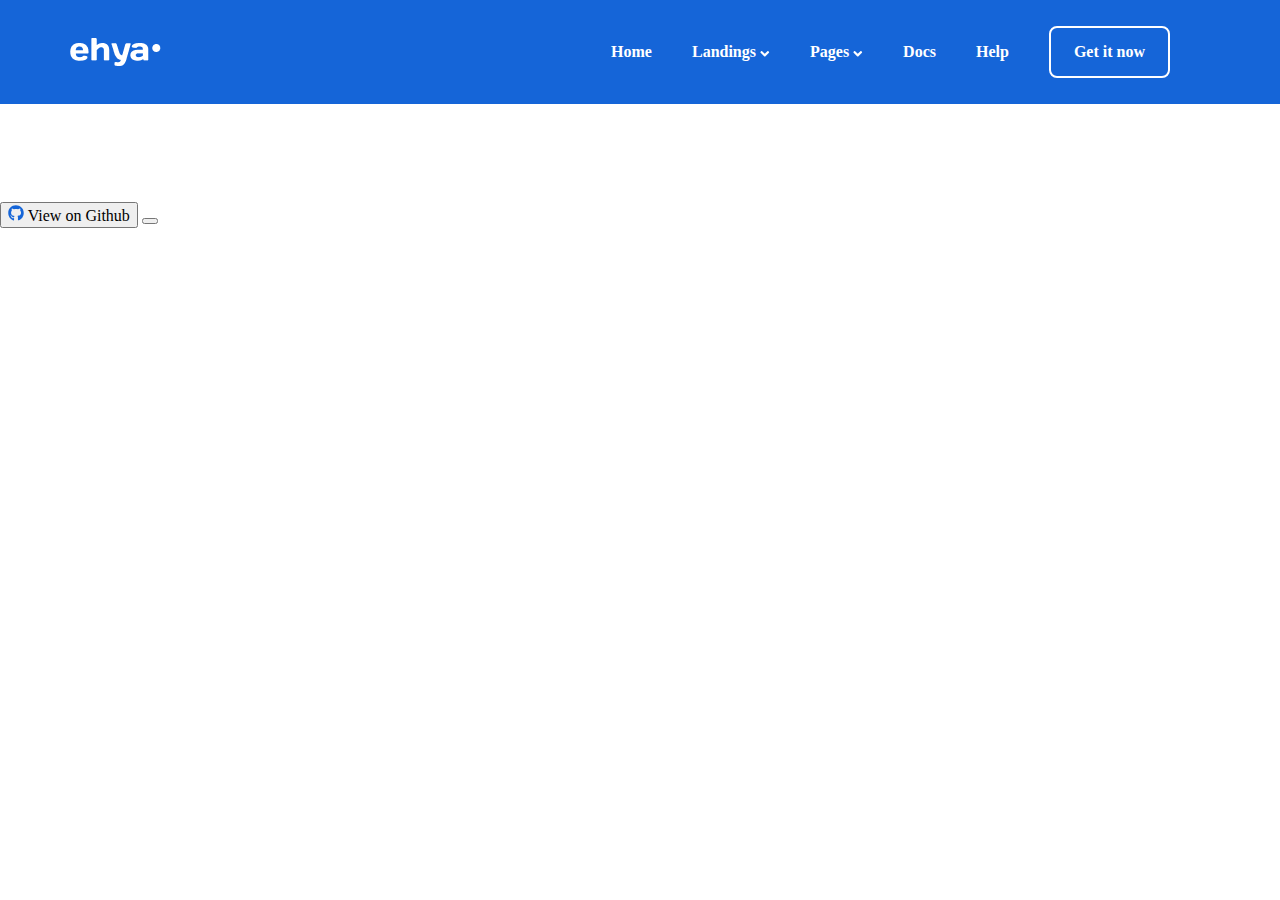
==== index.html @ fd47e526 "create: header" ====
<!DOCTYPE html>
<html lang="en">
    <head>
        <meta charset="UTF-8" />
        <meta name="viewport" content="width=device-width, initial-scale=1.0" />
        <title>Ehya</title>
        <link rel="stylesheet" href="css/style.css" />
    </head>
    <body>
        <header class="header">
            <div class="container">
                <div class="header-wrapper">
                    <img
                        src="img/Logo.png"
                        alt="header logo"
                        class="header__logo"
                    />
                    <div class="header__links">
                        <li class="header__item">
                            <a href="#" class="header__link">Home</a>
                        </li>
                        <li class="header__item">
                            <a href="#" class="header__link">Landings</a>
                            <svg
                                width="10"
                                height="7"
                                viewBox="0 0 10 7"
                                fill="none"
                                xmlns="http://www.w3.org/2000/svg"
                            >
                                <path
                                    d="M4.32129 6.40234C4.56738 6.64844 4.97754 6.64844 5.22363 6.40234L8.94238 2.68359C9.21582 2.41016 9.21582 2 8.94238 1.75391L8.34082 1.125C8.06738 0.878906 7.65723 0.878906 7.41113 1.125L4.75879 3.77734L2.13379 1.125C1.8877 0.878906 1.47754 0.878906 1.2041 1.125L0.602539 1.75391C0.329102 2 0.329102 2.41016 0.602539 2.68359L4.32129 6.40234Z"
                                    fill="white"
                                />
                            </svg>
                        </li>
                        <li class="header__item">
                            <a href="#" class="header__link">Pages</a>
                            <svg
                                width="10"
                                height="7"
                                viewBox="0 0 10 7"
                                fill="none"
                                xmlns="http://www.w3.org/2000/svg"
                            >
                                <path
                                    d="M4.32129 6.40234C4.56738 6.64844 4.97754 6.64844 5.22363 6.40234L8.94238 2.68359C9.21582 2.41016 9.21582 2 8.94238 1.75391L8.34082 1.125C8.06738 0.878906 7.65723 0.878906 7.41113 1.125L4.75879 3.77734L2.13379 1.125C1.8877 0.878906 1.47754 0.878906 1.2041 1.125L0.602539 1.75391C0.329102 2 0.329102 2.41016 0.602539 2.68359L4.32129 6.40234Z"
                                    fill="white"
                                />
                            </svg>
                        </li>
                        <li class="header__item">
                            <a href="#" class="header__link">Docs</a>
                        </li>
                        <li class="header__item">
                            <a href="#" class="header__link">Help</a>
                        </li>
                        <li class="header__item">
                            <button class="button header__button">
                                Get it now
                            </button>
                        </li>
                    </div>
                    <!-- /.header__links -->
                    <button class="header__menu-button menu-button">
                        <span class="menu-button__line"></span>
                        <span class="menu-button__line"></span>
                        <span class="menu-button__line"></span>
                    </button>
                </div>
                <!-- /.header-wrapper -->
            </div>
            <!-- /.container -->
        </header>

        <div class="hero">
            <h1 class="hero__title">
                Awesome & powerfull landing for your software library
            </h1>
            <span class="hero__text"
                >An awesome & powefull JavaScript library for building user
                interfaces</span
            >
            <div class="hero__buttons">
                <button class="hero__button_fill">
                    <svg
                        width="16"
                        height="16"
                        viewBox="0 0 16 16"
                        fill="none"
                        xmlns="http://www.w3.org/2000/svg"
                    >
                        <path
                            d="M5.40625 12.4375C5.40625 12.375 5.34375 12.3125 5.25 12.3125C5.15625 12.3125 5.09375 12.375 5.09375 12.4375C5.09375 12.5 5.15625 12.5625 5.25 12.5312C5.34375 12.5312 5.40625 12.5 5.40625 12.4375ZM4.4375 12.2812C4.4375 12.3438 4.5 12.4375 4.59375 12.4375C4.65625 12.4688 4.75 12.4375 4.78125 12.375C4.78125 12.3125 4.75 12.25 4.65625 12.2188C4.5625 12.1875 4.46875 12.2188 4.4375 12.2812ZM5.84375 12.25C5.75 12.25 5.6875 12.3125 5.6875 12.4062C5.6875 12.4688 5.78125 12.5 5.875 12.4688C5.96875 12.4375 6.03125 12.4062 6 12.3438C6 12.2812 5.90625 12.2188 5.84375 12.25ZM7.875 0.25C3.5625 0.25 0.25 3.5625 0.25 7.875C0.25 11.3438 2.40625 14.3125 5.53125 15.375C5.9375 15.4375 6.0625 15.1875 6.0625 15C6.0625 14.7812 6.0625 13.7188 6.0625 13.0625C6.0625 13.0625 3.875 13.5312 3.40625 12.125C3.40625 12.125 3.0625 11.2188 2.5625 11C2.5625 11 1.84375 10.5 2.59375 10.5C2.59375 10.5 3.375 10.5625 3.8125 11.3125C4.5 12.5312 5.625 12.1875 6.09375 11.9688C6.15625 11.4688 6.34375 11.125 6.59375 10.9062C4.84375 10.7188 3.0625 10.4688 3.0625 7.46875C3.0625 6.59375 3.3125 6.1875 3.8125 5.625C3.71875 5.40625 3.46875 4.59375 3.90625 3.5C4.53125 3.3125 6.0625 4.34375 6.0625 4.34375C6.6875 4.15625 7.34375 4.09375 8 4.09375C8.6875 4.09375 9.34375 4.15625 9.96875 4.34375C9.96875 4.34375 11.4688 3.28125 12.125 3.5C12.5625 4.59375 12.2812 5.40625 12.2188 5.625C12.7188 6.1875 13.0312 6.59375 13.0312 7.46875C13.0312 10.4688 11.1875 10.7188 9.4375 10.9062C9.71875 11.1562 9.96875 11.625 9.96875 12.375C9.96875 13.4062 9.9375 14.7188 9.9375 14.9688C9.9375 15.1875 10.0938 15.4375 10.5 15.3438C13.625 14.3125 15.75 11.3438 15.75 7.875C15.75 3.5625 12.2188 0.25 7.875 0.25ZM3.28125 11.0312C3.21875 11.0625 3.25 11.1562 3.28125 11.2188C3.34375 11.25 3.40625 11.2812 3.46875 11.25C3.5 11.2188 3.5 11.125 3.4375 11.0625C3.375 11.0312 3.3125 11 3.28125 11.0312ZM2.9375 10.7812C2.90625 10.8438 2.9375 10.875 3 10.9062C3.0625 10.9375 3.125 10.9375 3.15625 10.875C3.15625 10.8438 3.125 10.8125 3.0625 10.7812C3 10.75 2.96875 10.75 2.9375 10.7812ZM3.9375 11.9062C3.90625 11.9375 3.90625 12.0312 4 12.0938C4.0625 12.1562 4.15625 12.1875 4.1875 12.125C4.21875 12.0938 4.21875 12 4.15625 11.9375C4.09375 11.875 4 11.8438 3.9375 11.9062ZM3.59375 11.4375C3.53125 11.4688 3.53125 11.5625 3.59375 11.625C3.65625 11.6875 3.71875 11.7188 3.78125 11.6875C3.8125 11.6562 3.8125 11.5625 3.78125 11.5C3.71875 11.4375 3.65625 11.4062 3.59375 11.4375Z"
                            fill="#1565D8"
                        />
                    </svg>
                    View on Github
                </button>
                <button class="hero__button_primary"></button>
            </div>
        </div>
        <!-- /.hero -->
    </body>
</html>
---- css/style.css ----
/*! normalize.css v8.0.1 | MIT License | github.com/necolas/normalize.css */
/* Document
   ========================================================================== */
/**
 * 1. Correct the line height in all browsers.
 * 2. Prevent adjustments of font size after orientation changes in iOS.
 */
html {
  line-height: 1.15;
  /* 1 */
  -webkit-text-size-adjust: 100%;
  /* 2 */
}

/* Sections
   ========================================================================== */
/**
 * Remove the margin in all browsers.
 */
body {
  margin: 0;
}

/**
 * Render the `main` element consistently in IE.
 */
main {
  display: block;
}

/**
 * Correct the font size and margin on `h1` elements within `section` and
 * `article` contexts in Chrome, Firefox, and Safari.
 */
h1 {
  font-size: 2em;
  margin: 0.67em 0;
}

/* Grouping content
   ========================================================================== */
/**
 * 1. Add the correct box sizing in Firefox.
 * 2. Show the overflow in Edge and IE.
 */
hr {
  -webkit-box-sizing: content-box;
          box-sizing: content-box;
  /* 1 */
  height: 0;
  /* 1 */
  overflow: visible;
  /* 2 */
}

/**
 * 1. Correct the inheritance and scaling of font size in all browsers.
 * 2. Correct the odd `em` font sizing in all browsers.
 */
pre {
  font-family: monospace, monospace;
  /* 1 */
  font-size: 1em;
  /* 2 */
}

/* Text-level semantics
   ========================================================================== */
/**
 * Remove the gray background on active links in IE 10.
 */
a {
  background-color: transparent;
}

/**
 * 1. Remove the bottom border in Chrome 57-
 * 2. Add the correct text decoration in Chrome, Edge, IE, Opera, and Safari.
 */
abbr[title] {
  border-bottom: none;
  /* 1 */
  text-decoration: underline;
  /* 2 */
  -webkit-text-decoration: underline dotted;
          text-decoration: underline dotted;
  /* 2 */
}

/**
 * Add the correct font weight in Chrome, Edge, and Safari.
 */
b,
strong {
  font-weight: bolder;
}

/**
 * 1. Correct the inheritance and scaling of font size in all browsers.
 * 2. Correct the odd `em` font sizing in all browsers.
 */
code,
kbd,
samp {
  font-family: monospace, monospace;
  /* 1 */
  font-size: 1em;
  /* 2 */
}

/**
 * Add the correct font size in all browsers.
 */
small {
  font-size: 80%;
}

/**
 * Prevent `sub` and `sup` elements from affecting the line height in
 * all browsers.
 */
sub,
sup {
  font-size: 75%;
  line-height: 0;
  position: relative;
  vertical-align: baseline;
}

sub {
  bottom: -0.25em;
}

sup {
  top: -0.5em;
}

/* Embedded content
   ========================================================================== */
/**
 * Remove the border on images inside links in IE 10.
 */
img {
  border-style: none;
}

/* Forms
   ========================================================================== */
/**
 * 1. Change the font styles in all browsers.
 * 2. Remove the margin in Firefox and Safari.
 */
button,
input,
optgroup,
select,
textarea {
  font-family: inherit;
  /* 1 */
  font-size: 100%;
  /* 1 */
  line-height: 1.15;
  /* 1 */
  margin: 0;
  /* 2 */
}

/**
 * Show the overflow in IE.
 * 1. Show the overflow in Edge.
 */
button,
input {
  /* 1 */
  overflow: visible;
}

/**
 * Remove the inheritance of text transform in Edge, Firefox, and IE.
 * 1. Remove the inheritance of text transform in Firefox.
 */
button,
select {
  /* 1 */
  text-transform: none;
}

/**
 * Correct the inability to style clickable types in iOS and Safari.
 */
button,
[type="button"],
[type="reset"],
[type="submit"] {
  -webkit-appearance: button;
}

/**
 * Remove the inner border and padding in Firefox.
 */
button::-moz-focus-inner,
[type="button"]::-moz-focus-inner,
[type="reset"]::-moz-focus-inner,
[type="submit"]::-moz-focus-inner {
  border-style: none;
  padding: 0;
}

/**
 * Restore the focus styles unset by the previous rule.
 */
button:-moz-focusring,
[type="button"]:-moz-focusring,
[type="reset"]:-moz-focusring,
[type="submit"]:-moz-focusring {
  outline: 1px dotted ButtonText;
}

/**
 * Correct the padding in Firefox.
 */
fieldset {
  padding: 0.35em 0.75em 0.625em;
}

/**
 * 1. Correct the text wrapping in Edge and IE.
 * 2. Correct the color inheritance from `fieldset` elements in IE.
 * 3. Remove the padding so developers are not caught out when they zero out
 *    `fieldset` elements in all browsers.
 */
legend {
  -webkit-box-sizing: border-box;
          box-sizing: border-box;
  /* 1 */
  color: inherit;
  /* 2 */
  display: table;
  /* 1 */
  max-width: 100%;
  /* 1 */
  padding: 0;
  /* 3 */
  white-space: normal;
  /* 1 */
}

/**
 * Add the correct vertical alignment in Chrome, Firefox, and Opera.
 */
progress {
  vertical-align: baseline;
}

/**
 * Remove the default vertical scrollbar in IE 10+.
 */
textarea {
  overflow: auto;
}

/**
 * 1. Add the correct box sizing in IE 10.
 * 2. Remove the padding in IE 10.
 */
[type="checkbox"],
[type="radio"] {
  -webkit-box-sizing: border-box;
          box-sizing: border-box;
  /* 1 */
  padding: 0;
  /* 2 */
}

/**
 * Correct the cursor style of increment and decrement buttons in Chrome.
 */
[type="number"]::-webkit-inner-spin-button,
[type="number"]::-webkit-outer-spin-button {
  height: auto;
}

/**
 * 1. Correct the odd appearance in Chrome and Safari.
 * 2. Correct the outline style in Safari.
 */
[type="search"] {
  -webkit-appearance: textfield;
  /* 1 */
  outline-offset: -2px;
  /* 2 */
}

/**
 * Remove the inner padding in Chrome and Safari on macOS.
 */
[type="search"]::-webkit-search-decoration {
  -webkit-appearance: none;
}

/**
 * 1. Correct the inability to style clickable types in iOS and Safari.
 * 2. Change font properties to `inherit` in Safari.
 */
::-webkit-file-upload-button {
  -webkit-appearance: button;
  /* 1 */
  font: inherit;
  /* 2 */
}

/* Interactive
   ========================================================================== */
/*
 * Add the correct display in Edge, IE 10+, and Firefox.
 */
details {
  display: block;
}

/*
 * Add the correct display in all browsers.
 */
summary {
  display: list-item;
}

/* Misc
   ========================================================================== */
/**
 * Add the correct display in IE 10+.
 */
template {
  display: none;
}

/**
 * Add the correct display in IE 10.
 */
[hidden] {
  display: none;
}

* {
  -webkit-box-sizing: border-box;
          box-sizing: border-box;
}

body {
  font-family: Open Sans;
  color: #ffffff;
}

.container {
  max-width: 1140px;
  margin: auto;
}

img {
  max-width: 100%;
}

a {
  text-decoration: none;
}

.button {
  border: 2px solid #ffffff;
  background-color: transparent;
}

.header {
  background-color: #1565D8;
  padding: 26px 0;
}

.header-wrapper {
  display: -webkit-box;
  display: -ms-flexbox;
  display: flex;
  -webkit-box-pack: justify;
      -ms-flex-pack: justify;
          justify-content: space-between;
  -webkit-box-align: center;
      -ms-flex-align: center;
          align-items: center;
}

.header__links {
  display: -webkit-box;
  display: -ms-flexbox;
  display: flex;
  list-style: none;
  -webkit-box-align: center;
      -ms-flex-align: center;
          align-items: center;
}

.header__item {
  margin-right: 40px;
}

.header__link {
  font-style: normal;
  font-weight: 600;
  font-size: 16px;
  line-height: 22px;
  color: #ffffff;
  padding: 0;
}

.header__button {
  font-style: normal;
  font-weight: bold;
  font-size: 16px;
  line-height: 22px;
  color: #ffffff;
  padding: 13px 23px;
  border-radius: 8px;
}

.header__menu-button {
  display: none;
}

@media (max-width: 1200px) {
  .container {
    max-width: 960px;
  }
}

@media (max-width: 992px) {
  .container {
    max-width: 700px;
  }
  .header__item {
    margin-right: 30px;
  }
}

@media (max-width: 768px) {
  .container {
    max-width: 576px;
    width: 92%;
  }
  .header {
    padding: 18px 0;
  }
  .header__logo {
    width: 77px;
  }
  .header__links {
    display: none;
  }
  .header__menu-button {
    display: -webkit-box;
    display: -ms-flexbox;
    display: flex;
    width: 22px;
    height: 17.7px;
    -webkit-box-align: center;
        -ms-flex-align: center;
            align-items: center;
    -webkit-box-pack: justify;
        -ms-flex-pack: justify;
            justify-content: space-between;
    -webkit-box-orient: vertical;
    -webkit-box-direction: normal;
        -ms-flex-direction: column;
            flex-direction: column;
    border: none;
    background-color: transparent;
    cursor: pointer;
    padding: 0;
  }
  .menu-button__line {
    width: 22px;
    height: 2.2px;
    background-color: #ffffff;
  }
}

@media (max-width: 576px) {
  .container {
    max-width: 85%;
  }
}
/*# sourceMappingURL=style.css.map */
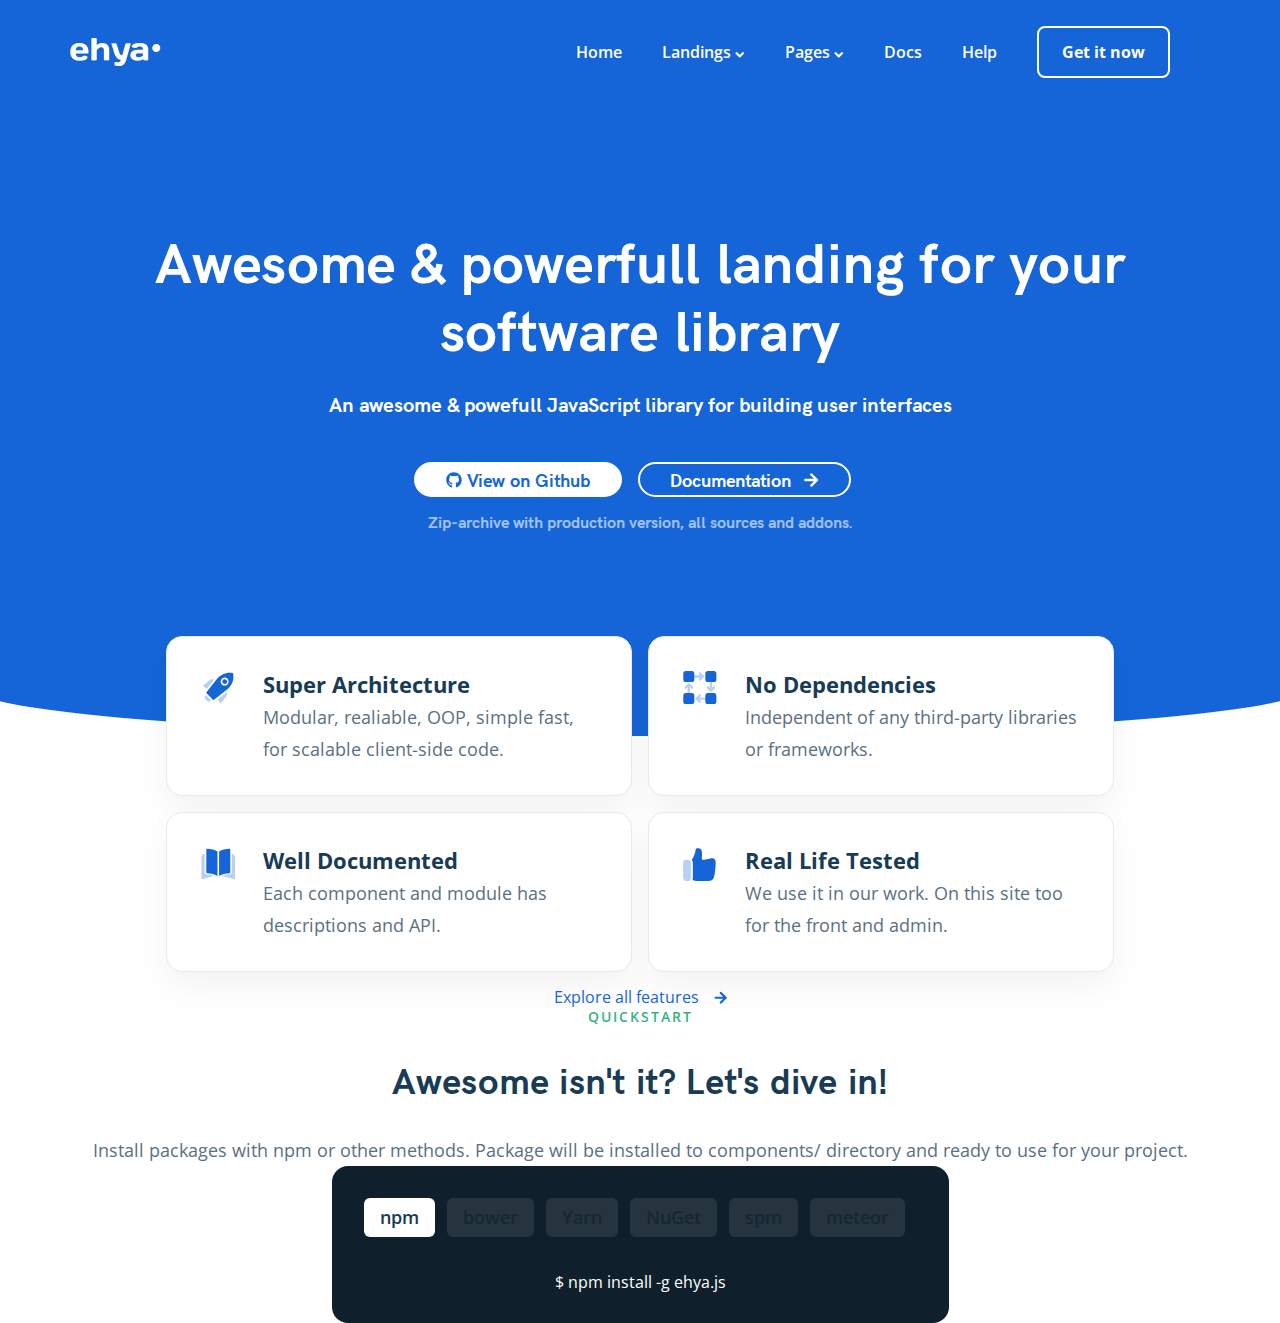
==== commit 4cb4f485: "create:cards and next block" ====
--- a/index.html
+++ b/index.html
@@ -5,6 +5,8 @@
         <meta name="viewport" content="width=device-width, initial-scale=1.0" />
         <title>Ehya</title>
         <link rel="stylesheet" href="css/style.css" />
+        <link href="https://fonts.googleapis.com/css2?family=Open+Sans:wght@300;400;600;700;800&display=swap" rel="stylesheet">
+
     </head>
     <body>
         <header class="header">
@@ -74,32 +76,175 @@
         </header>
 
         <div class="hero">
-            <h1 class="hero__title">
-                Awesome & powerfull landing for your software library
-            </h1>
-            <span class="hero__text"
-                >An awesome & powefull JavaScript library for building user
-                interfaces</span
-            >
-            <div class="hero__buttons">
-                <button class="hero__button_fill">
-                    <svg
-                        width="16"
-                        height="16"
-                        viewBox="0 0 16 16"
-                        fill="none"
-                        xmlns="http://www.w3.org/2000/svg"
+            <div class="container">
+                <div class="hero-wrapper">
+                    <h1 class="hero__title">
+                        Awesome & powerfull landing for your software library
+                    </h1>
+                    <span class="hero__subtitle"
+                        >An awesome & powefull JavaScript library for building user
+                        interfaces</span
                     >
-                        <path
-                            d="M5.40625 12.4375C5.40625 12.375 5.34375 12.3125 5.25 12.3125C5.15625 12.3125 5.09375 12.375 5.09375 12.4375C5.09375 12.5 5.15625 12.5625 5.25 12.5312C5.34375 12.5312 5.40625 12.5 5.40625 12.4375ZM4.4375 12.2812C4.4375 12.3438 4.5 12.4375 4.59375 12.4375C4.65625 12.4688 4.75 12.4375 4.78125 12.375C4.78125 12.3125 4.75 12.25 4.65625 12.2188C4.5625 12.1875 4.46875 12.2188 4.4375 12.2812ZM5.84375 12.25C5.75 12.25 5.6875 12.3125 5.6875 12.4062C5.6875 12.4688 5.78125 12.5 5.875 12.4688C5.96875 12.4375 6.03125 12.4062 6 12.3438C6 12.2812 5.90625 12.2188 5.84375 12.25ZM7.875 0.25C3.5625 0.25 0.25 3.5625 0.25 7.875C0.25 11.3438 2.40625 14.3125 5.53125 15.375C5.9375 15.4375 6.0625 15.1875 6.0625 15C6.0625 14.7812 6.0625 13.7188 6.0625 13.0625C6.0625 13.0625 3.875 13.5312 3.40625 12.125C3.40625 12.125 3.0625 11.2188 2.5625 11C2.5625 11 1.84375 10.5 2.59375 10.5C2.59375 10.5 3.375 10.5625 3.8125 11.3125C4.5 12.5312 5.625 12.1875 6.09375 11.9688C6.15625 11.4688 6.34375 11.125 6.59375 10.9062C4.84375 10.7188 3.0625 10.4688 3.0625 7.46875C3.0625 6.59375 3.3125 6.1875 3.8125 5.625C3.71875 5.40625 3.46875 4.59375 3.90625 3.5C4.53125 3.3125 6.0625 4.34375 6.0625 4.34375C6.6875 4.15625 7.34375 4.09375 8 4.09375C8.6875 4.09375 9.34375 4.15625 9.96875 4.34375C9.96875 4.34375 11.4688 3.28125 12.125 3.5C12.5625 4.59375 12.2812 5.40625 12.2188 5.625C12.7188 6.1875 13.0312 6.59375 13.0312 7.46875C13.0312 10.4688 11.1875 10.7188 9.4375 10.9062C9.71875 11.1562 9.96875 11.625 9.96875 12.375C9.96875 13.4062 9.9375 14.7188 9.9375 14.9688C9.9375 15.1875 10.0938 15.4375 10.5 15.3438C13.625 14.3125 15.75 11.3438 15.75 7.875C15.75 3.5625 12.2188 0.25 7.875 0.25ZM3.28125 11.0312C3.21875 11.0625 3.25 11.1562 3.28125 11.2188C3.34375 11.25 3.40625 11.2812 3.46875 11.25C3.5 11.2188 3.5 11.125 3.4375 11.0625C3.375 11.0312 3.3125 11 3.28125 11.0312ZM2.9375 10.7812C2.90625 10.8438 2.9375 10.875 3 10.9062C3.0625 10.9375 3.125 10.9375 3.15625 10.875C3.15625 10.8438 3.125 10.8125 3.0625 10.7812C3 10.75 2.96875 10.75 2.9375 10.7812ZM3.9375 11.9062C3.90625 11.9375 3.90625 12.0312 4 12.0938C4.0625 12.1562 4.15625 12.1875 4.1875 12.125C4.21875 12.0938 4.21875 12 4.15625 11.9375C4.09375 11.875 4 11.8438 3.9375 11.9062ZM3.59375 11.4375C3.53125 11.4688 3.53125 11.5625 3.59375 11.625C3.65625 11.6875 3.71875 11.7188 3.78125 11.6875C3.8125 11.6562 3.8125 11.5625 3.78125 11.5C3.71875 11.4375 3.65625 11.4062 3.59375 11.4375Z"
-                            fill="#1565D8"
-                        />
-                    </svg>
-                    View on Github
-                </button>
-                <button class="hero__button_primary"></button>
-            </div>
+                    <div class="hero__buttons">
+                        <button class="hero__button hero__button_fill">
+                            <svg
+                                width="16"
+                                height="16"
+                                viewBox="0 0 16 16"
+                                fill="none"
+                                xmlns="http://www.w3.org/2000/svg"
+                                class="hero__button-icon_left"
+                            >
+                                <path
+                                    d="M5.40625 12.4375C5.40625 12.375 5.34375 12.3125 5.25 12.3125C5.15625 12.3125 5.09375 12.375 5.09375 12.4375C5.09375 12.5 5.15625 12.5625 5.25 12.5312C5.34375 12.5312 5.40625 12.5 5.40625 12.4375ZM4.4375 12.2812C4.4375 12.3438 4.5 12.4375 4.59375 12.4375C4.65625 12.4688 4.75 12.4375 4.78125 12.375C4.78125 12.3125 4.75 12.25 4.65625 12.2188C4.5625 12.1875 4.46875 12.2188 4.4375 12.2812ZM5.84375 12.25C5.75 12.25 5.6875 12.3125 5.6875 12.4062C5.6875 12.4688 5.78125 12.5 5.875 12.4688C5.96875 12.4375 6.03125 12.4062 6 12.3438C6 12.2812 5.90625 12.2188 5.84375 12.25ZM7.875 0.25C3.5625 0.25 0.25 3.5625 0.25 7.875C0.25 11.3438 2.40625 14.3125 5.53125 15.375C5.9375 15.4375 6.0625 15.1875 6.0625 15C6.0625 14.7812 6.0625 13.7188 6.0625 13.0625C6.0625 13.0625 3.875 13.5312 3.40625 12.125C3.40625 12.125 3.0625 11.2188 2.5625 11C2.5625 11 1.84375 10.5 2.59375 10.5C2.59375 10.5 3.375 10.5625 3.8125 11.3125C4.5 12.5312 5.625 12.1875 6.09375 11.9688C6.15625 11.4688 6.34375 11.125 6.59375 10.9062C4.84375 10.7188 3.0625 10.4688 3.0625 7.46875C3.0625 6.59375 3.3125 6.1875 3.8125 5.625C3.71875 5.40625 3.46875 4.59375 3.90625 3.5C4.53125 3.3125 6.0625 4.34375 6.0625 4.34375C6.6875 4.15625 7.34375 4.09375 8 4.09375C8.6875 4.09375 9.34375 4.15625 9.96875 4.34375C9.96875 4.34375 11.4688 3.28125 12.125 3.5C12.5625 4.59375 12.2812 5.40625 12.2188 5.625C12.7188 6.1875 13.0312 6.59375 13.0312 7.46875C13.0312 10.4688 11.1875 10.7188 9.4375 10.9062C9.71875 11.1562 9.96875 11.625 9.96875 12.375C9.96875 13.4062 9.9375 14.7188 9.9375 14.9688C9.9375 15.1875 10.0938 15.4375 10.5 15.3438C13.625 14.3125 15.75 11.3438 15.75 7.875C15.75 3.5625 12.2188 0.25 7.875 0.25ZM3.28125 11.0312C3.21875 11.0625 3.25 11.1562 3.28125 11.2188C3.34375 11.25 3.40625 11.2812 3.46875 11.25C3.5 11.2188 3.5 11.125 3.4375 11.0625C3.375 11.0312 3.3125 11 3.28125 11.0312ZM2.9375 10.7812C2.90625 10.8438 2.9375 10.875 3 10.9062C3.0625 10.9375 3.125 10.9375 3.15625 10.875C3.15625 10.8438 3.125 10.8125 3.0625 10.7812C3 10.75 2.96875 10.75 2.9375 10.7812ZM3.9375 11.9062C3.90625 11.9375 3.90625 12.0312 4 12.0938C4.0625 12.1562 4.15625 12.1875 4.1875 12.125C4.21875 12.0938 4.21875 12 4.15625 11.9375C4.09375 11.875 4 11.8438 3.9375 11.9062ZM3.59375 11.4375C3.53125 11.4688 3.53125 11.5625 3.59375 11.625C3.65625 11.6875 3.71875 11.7188 3.78125 11.6875C3.8125 11.6562 3.8125 11.5625 3.78125 11.5C3.71875 11.4375 3.65625 11.4062 3.59375 11.4375Z"
+                                    fill="#1565D8"
+                                />
+                            </svg>
+                            View on Github
+                        </button>
+                        <button class="hero__button hero__button_primary">
+                            Documentation
+                            <svg
+                                width="15"
+                                height="14"
+                                viewBox="0 0 15 14"
+                                fill="none"
+                                xmlns="http://www.w3.org/2000/svg"
+                                class="hero__button-icon_right"
+                            >
+                                <path
+                                    d="M6.22363 1.09375C5.91113 1.40625 5.94238 1.875 6.22363 2.1875L10.0049 5.75H1.03613C0.598633 5.75 0.286133 6.09375 0.286133 6.5V7.5C0.286133 7.9375 0.598633 8.25 1.03613 8.25H10.0049L6.22363 11.8438C5.94238 12.1562 5.94238 12.625 6.22363 12.9375L6.91113 13.625C7.22363 13.9062 7.69238 13.9062 7.97363 13.625L14.0674 7.53125C14.3486 7.25 14.3486 6.78125 14.0674 6.46875L7.97363 0.40625C7.69238 0.125 7.22363 0.125 6.91113 0.40625L6.22363 1.09375Z"
+                                    fill="white"
+                                />
+                            </svg>
+                        </button>
+                    </div>
+
+                    <span class="hero__text"
+                        >Zip-archive with production version, all sources and
+                        addons.</span
+                    >
+                    <div class="hero__hidden">
+                        <div class="hero__wave-wrapper">
+                            <div class="hero__wave"></div>
+                        </div>
+                    </div>
+                </div>
+                <!-- /.hero-wrapper -->
+            </div>
+            <!-- /.container -->
         </div>
         <!-- /.hero -->
+        <div class="cards">
+            <div class="container">
+                <div class="cards-wrapper">
+                    <div class="cards__card">
+                        <svg
+                            width="41"
+                            height="40"
+                            viewBox="0 0 41 40"
+                            fill="none"
+                            xmlns="http://www.w3.org/2000/svg"
+                            class="cards__card-icon"
+                        >
+                            <path
+                                fill-rule="evenodd"
+                                clip-rule="evenodd"
+                                d="M35.2308 5.69539C36.317 11.5255 33.8826 17.709 28.9926 21.5775L16.0358 31.8275C15.7174 32.0794 15.2608 32.0529 14.9738 31.7658L8.52045 25.3125C8.23339 25.0254 8.20685 24.5688 8.45873 24.2504L18.7088 11.2937C22.5772 6.40368 28.7607 3.96922 34.5909 5.05545C34.9159 5.11602 35.1702 5.37032 35.2308 5.69539ZM23.8577 10.7716C22.2956 12.3337 22.2956 14.8664 23.8577 16.4285C25.4198 17.9906 27.9525 17.9906 29.5146 16.4285C31.0767 14.8664 31.0767 12.3337 29.5146 10.7716C27.9525 9.20952 25.4198 9.20952 23.8577 10.7716ZM28.3832 15.2971C27.4459 16.2344 25.9263 16.2344 24.9891 15.2971C24.0518 14.3598 24.0518 12.8403 24.9891 11.903C25.9263 10.9657 27.4459 10.9657 28.3832 11.903C29.3204 12.8403 29.3204 14.3598 28.3832 15.2971Z"
+                                fill="#1565D8"
+                            />
+                            <path
+                                opacity="0.3"
+                                fill-rule="evenodd"
+                                clip-rule="evenodd"
+                                d="M13.0861 32.2508L12.3755 32.9614C11.5241 33.8128 10.1437 33.8128 9.29231 32.9614L7.32467 30.9938C6.47327 30.1424 6.47327 28.762 7.32467 27.9106L8.0353 27.2L13.0861 32.2508ZM8.88225 20.8L5.45354 18.5206C4.98891 18.2117 4.95974 17.5414 5.39579 17.1935L11.586 12.2756C12.9199 11.2158 14.6951 10.9227 16.2843 11.4695L8.88225 20.8ZM28.7933 24C29.3758 25.6207 29.0798 27.4426 27.9893 28.7975L23.0856 34.8901C22.7385 35.3264 22.0695 35.2972 21.7612 34.8323L19.4861 31.4017L28.7933 24Z"
+                                fill="#1565D8"
+                            />
+                        </svg>
+                        <div class="cards__card-info">
+                            <span class="cards__card-title"
+                                >Super Architecture</span
+                            >
+                            <span class="cards__card-text"
+                                >Modular, realiable, OOP, simple fast, for
+                                scalable client-side code.</span
+                            >
+                        </div>
+                    </div>
+                    <div class="cards__card">
+                        <svg width="41" height="40" viewBox="0 0 41 40" fill="none" xmlns="http://www.w3.org/2000/svg" class="cards__card-icon">
+                            <path opacity="0.3" fill-rule="evenodd" clip-rule="evenodd" d="M19.5317 31.7548L20.6656 32.8887C21.1271 33.3502 21.1271 34.0984 20.6656 34.5599C20.2041 35.0214 19.4559 35.0214 18.9944 34.5599L15.8432 31.4087C15.3817 30.9472 15.3817 30.199 15.8432 29.7375L18.9944 26.5863C19.4559 26.1248 20.2041 26.1248 20.6656 26.5863C21.1271 27.0478 21.1271 27.796 20.6656 28.2575L19.5317 29.3914H27.3142V31.7548H19.5317ZM32.041 19.8422L33.1749 18.7082C33.6364 18.2468 34.3846 18.2468 34.8461 18.7082C35.3076 19.1697 35.3076 19.9179 34.8461 20.3794L31.6949 23.5306C31.4642 23.7614 31.1617 23.8768 30.8593 23.8768C30.5569 23.8768 30.2545 23.7614 30.0237 23.5306L26.8725 20.3794C26.411 19.9179 26.411 19.1697 26.8725 18.7082C27.334 18.2468 28.0822 18.2468 28.5437 18.7082L29.6776 19.8422V12.0597H32.041V19.8422ZM20.1284 9.69627H12.3459V7.33286H20.1284L18.9944 6.19894C18.533 5.73746 18.533 4.98924 18.9944 4.52775C19.4559 4.06627 20.2041 4.06627 20.6656 4.52775L23.8168 7.67897C24.2783 8.14046 24.2783 8.88868 23.8168 9.35016L20.6656 12.5014C20.2041 12.9629 19.4559 12.9629 18.9944 12.5014C18.533 12.0399 18.533 11.2917 18.9944 10.8302L20.1284 9.69627ZM7.61906 19.2455L6.48514 20.3794C6.02366 20.8409 5.27544 20.8409 4.81396 20.3794C4.35247 19.9179 4.35247 19.1697 4.81396 18.7082L7.96518 15.557C8.42666 15.0955 9.17488 15.0955 9.63636 15.557L12.7876 18.7082C13.2491 19.1697 13.2491 19.9179 12.7876 20.3794C12.3261 20.8409 11.5779 20.8409 11.1164 20.3794L9.98248 19.2455V27.028H7.61906V19.2455Z" fill="#1565D8"/>
+                            <path fill-rule="evenodd" clip-rule="evenodd" d="M14.3154 11.6659V5.36341C14.3154 4.05814 13.2573 3 11.952 3H5.64955C4.34427 3 3.28613 4.05814 3.28613 5.36341V11.6659C3.28613 12.9711 4.34427 14.0293 5.64955 14.0293H11.952C13.2573 14.0293 14.3154 12.9711 14.3154 11.6659ZM11.952 25.0585H5.64955C4.34427 25.0585 3.28613 26.1167 3.28613 27.422V33.7244C3.28613 35.0297 4.34427 36.0878 5.64955 36.0878H11.952C13.2573 36.0878 14.3154 35.0297 14.3154 33.7244V27.422C14.3154 26.1167 13.2573 25.0585 11.952 25.0585ZM34.0105 14.0293H27.7081C26.4028 14.0293 25.3447 12.9711 25.3447 11.6659V5.36341C25.3447 4.05814 26.4028 3 27.7081 3H34.0105C35.3158 3 36.3739 4.05814 36.3739 5.36341V11.6659C36.3739 12.9711 35.3158 14.0293 34.0105 14.0293ZM25.3447 27.422V33.7244C25.3447 35.0297 26.4028 36.0878 27.7081 36.0878H34.0105C35.3158 36.0878 36.3739 35.0297 36.3739 33.7244V27.422C36.3739 26.1167 35.3158 25.0585 34.0105 25.0585H27.7081C26.4028 25.0585 25.3447 26.1167 25.3447 27.422Z" fill="#1565D8"/>
+                            </svg>
+                        <div class="cards__card-info">
+                            <span class="cards__card-title"
+                                >No Dependencies</span
+                            >
+                            <span class="cards__card-text"
+                                >Independent of any third-party libraries or frameworks.</span
+                            >
+                        </div>
+                    </div>
+                    <div class="cards__card">
+                        <svg width="41" height="40" viewBox="0 0 41 40" fill="none" xmlns="http://www.w3.org/2000/svg" class="cards__card-icon">
+                            <path opacity="0.3" fill-rule="evenodd" clip-rule="evenodd" d="M33.8861 27.9772V9.6001C35.7119 9.97187 37.0861 11.5911 37.0861 13.5323V34.3972C37.0861 34.9259 36.5852 35.3102 36.0765 35.1716C34.0195 34.6113 29.2069 33.0895 28.4638 32.8905C26.9001 32.4717 25.4116 32.2146 23.5588 32.0873C25.9173 30.9522 28.5507 30.3847 31.4861 30.3847C32.8116 30.3847 33.8861 29.3068 33.8861 27.9772ZM6.68615 9.6001V27.9772C6.68615 29.3068 7.76066 30.3847 9.08614 30.3847C12.0468 30.3847 14.6849 30.9523 17.0281 32.0863C15.1685 32.2132 13.6763 32.4706 12.1085 32.8905C11.3654 33.0895 6.55282 34.6113 4.49579 35.1716C3.98708 35.3102 3.48615 34.9259 3.48615 34.3972V13.5323C3.48615 11.5911 4.86035 9.97187 6.68615 9.6001Z" fill="#1565D8"/>
+                            <path fill-rule="evenodd" clip-rule="evenodd" d="M19.4861 31.9978C16.5003 30.0832 13.0397 29.1251 9.08613 29.1251C8.64431 29.1251 8.28613 28.7621 8.28613 28.3143V5.61088C8.28613 5.16307 8.64431 4.80005 9.08613 4.80005C12.9865 4.80005 16.4578 5.66654 19.4861 7.40131V31.9978ZM21.0861 7.40947C24.1469 5.6696 27.6181 4.80005 31.4861 4.80005C31.928 4.80005 32.2861 5.16307 32.2861 5.61088V28.3143C32.2861 28.7621 31.928 29.1251 31.4861 29.1251C27.5626 29.1251 24.1018 30.0836 21.0861 32V7.40947Z" fill="#1565D8"/>
+                            </svg>
+                        <div class="cards__card-info">
+                            <span class="cards__card-title"
+                                >Well Documented</span
+                            >
+                            <span class="cards__card-text"
+                                >Each component and module has descriptions and API.</span
+                            >
+                        </div>
+                    </div>
+                    <div class="cards__card">
+                        <svg width="41" height="40" viewBox="0 0 41 40" fill="none" xmlns="http://www.w3.org/2000/svg" class="cards__card-icon">
+                            <path fill-rule="evenodd" clip-rule="evenodd" d="M11.7787 15.7021C13.8814 12.7139 15.1939 9.28511 15.7205 5.40334C15.7707 5.03356 16.0324 4.72608 16.3917 4.61489C20.0128 3.49425 22.0715 5.27503 22.0375 9.33558C22.0309 10.1238 21.9946 10.8244 21.9171 11.8959C21.7442 14.2892 21.7579 14.9424 22.0259 15.3819C22.2835 15.8044 23.1197 15.9486 25.0974 15.5731C25.7214 15.4546 26.3475 15.3203 27.0409 15.159C27.347 15.0878 29.5517 14.5498 30.1152 14.4282C31.1903 14.196 31.9616 14.0978 32.6399 14.1394C34.4774 14.2521 35.4525 15.4352 35.6209 17.7018C35.9177 21.6935 35.0008 29.7113 34.0862 32.6646C33.1515 35.6825 31.5215 36.8216 27.6089 36.8904C25.0933 36.9346 21.2243 36.9346 15.9838 36.8903C14.646 36.8592 13.4336 36.6001 12.3553 36.1158C12.658 35.489 12.8275 34.787 12.8275 34.0456V18.6856C12.8275 17.5581 12.4353 16.5213 11.7787 15.7021Z" fill="#1565D8"/>
+                            <path opacity="0.3" fill-rule="evenodd" clip-rule="evenodd" d="M6.04854 15.8057C4.44401 15.8057 3.14328 17.0951 3.14328 18.6857V34.0457C3.14328 35.6362 4.44401 36.9257 6.04854 36.9257H7.98538C9.58991 36.9257 10.8906 35.6362 10.8906 34.0457V18.6857C10.8906 17.0951 9.58991 15.8057 7.98538 15.8057H6.04854Z" fill="#1565D8"/>
+                            </svg>                            
+                        <div class="cards__card-info">
+                            <span class="cards__card-title"
+                                >Real Life Tested</span
+                            >
+                            <span class="cards__card-text"
+                                >We use it in our work. On this site too for the front and admin.</span
+                            >
+                        </div>
+                    </div>
+                    <div class="cards-more">
+                            Explore all features
+                            <svg class="cards-more__icon" width="13" height="13" viewBox="0 0 13 13" fill="none" xmlns="http://www.w3.org/2000/svg">
+                                <path d="M5.85645 1.58203C5.58301 1.85547 5.61035 2.26562 5.85645 2.53906L9.16504 5.65625H1.31738C0.93457 5.65625 0.661133 5.95703 0.661133 6.3125V7.1875C0.661133 7.57031 0.93457 7.84375 1.31738 7.84375H9.16504L5.85645 10.9883C5.61035 11.2617 5.61035 11.6719 5.85645 11.9453L6.45801 12.5469C6.73145 12.793 7.1416 12.793 7.3877 12.5469L12.7197 7.21484C12.9658 6.96875 12.9658 6.55859 12.7197 6.28516L7.3877 0.980469C7.1416 0.734375 6.73145 0.734375 6.45801 0.980469L5.85645 1.58203Z" fill="#1565D8"/>
+                                </svg>
+                        </div>
+                    </div>
+                </div>
+                <!-- /.cards-wrapper -->
+            </div>
+            <!-- /.container -->
+        </div>
+        <!-- /.cards -->
+        <div class="start">
+            <div class="container">
+                <div class="start-wrapper">
+                    <span class="start__subtitle">QUICKSTART</span>
+                    <h2 class="start__title">Awesome isn't it? Let's dive in!</h2>
+                    <span class="start__text">Install packages with npm or other methods. Package will be installed to components/ directory and ready to use for your project.</span>
+                    <div class="start__tabs">
+                        <div class="start__tabs-up">
+                            <span class="start__tab_active">npm</span>
+                            <span class="start__tab">bower</span>
+                            <span class="start__tab">Yarn</span>
+                            <span class="start__tab">NuGet</span>
+                            <span class="start__tab">spm</span>
+                            <span class="start__tab">meteor</span>
+                        </div>
+                        <span class="start__tabs-text"><span class="green-text">$</span> npm install -g ehya.js</span>
+                    </div>
+                </div>
+            </div>
+        </div>
     </body>
 </html>
--- a/css/style.css
+++ b/css/style.css
@@ -44,8 +44,7 @@
  * 2. Show the overflow in Edge and IE.
  */
 hr {
-  -webkit-box-sizing: content-box;
-          box-sizing: content-box;
+  box-sizing: content-box;
   /* 1 */
   height: 0;
   /* 1 */
@@ -82,8 +81,7 @@
   /* 1 */
   text-decoration: underline;
   /* 2 */
-  -webkit-text-decoration: underline dotted;
-          text-decoration: underline dotted;
+  text-decoration: underline dotted;
   /* 2 */
 }
 
@@ -230,8 +228,7 @@
  *    `fieldset` elements in all browsers.
  */
 legend {
-  -webkit-box-sizing: border-box;
-          box-sizing: border-box;
+  box-sizing: border-box;
   /* 1 */
   color: inherit;
   /* 2 */
@@ -265,8 +262,7 @@
  */
 [type="checkbox"],
 [type="radio"] {
-  -webkit-box-sizing: border-box;
-          box-sizing: border-box;
+  box-sizing: border-box;
   /* 1 */
   padding: 0;
   /* 2 */
@@ -341,9 +337,15 @@
   display: none;
 }
 
+@font-face {
+  font-family: HK Grotesk;
+  src: url("../fonts/hkgrotesk-bold.woff") format("woff"), url("../fonts/hkgrotesk-bold.woff2") format("woff2");
+  font-weight: bold;
+  font-style: normal;
+}
+
 * {
-  -webkit-box-sizing: border-box;
-          box-sizing: border-box;
+  box-sizing: border-box;
 }
 
 body {
@@ -375,25 +377,15 @@
 }
 
 .header-wrapper {
-  display: -webkit-box;
-  display: -ms-flexbox;
-  display: flex;
-  -webkit-box-pack: justify;
-      -ms-flex-pack: justify;
-          justify-content: space-between;
-  -webkit-box-align: center;
-      -ms-flex-align: center;
-          align-items: center;
+  display: flex;
+  justify-content: space-between;
+  align-items: center;
 }
 
 .header__links {
-  display: -webkit-box;
-  display: -ms-flexbox;
   display: flex;
   list-style: none;
-  -webkit-box-align: center;
-      -ms-flex-align: center;
-          align-items: center;
+  align-items: center;
 }
 
 .header__item {
@@ -423,6 +415,258 @@
   display: none;
 }
 
+.hero {
+  background-color: #1565D8;
+  position: relative;
+}
+
+.hero-wrapper {
+  max-width: max-content;
+  display: flex;
+  flex-direction: column;
+  align-items: center;
+  font-family: HK Grotesk;
+}
+
+.hero__title {
+  text-align: center;
+  margin-top: 122px;
+  margin-bottom: 24px;
+  font-family: HK Grotesk;
+  font-style: normal;
+  font-weight: bold;
+  font-size: 56px;
+  line-height: 68px;
+  letter-spacing: 0.2px;
+}
+
+.hero__subtitle {
+  font-style: normal;
+  font-weight: normal;
+  font-size: 20px;
+  line-height: 36px;
+  margin-bottom: 40px;
+}
+
+.hero__buttons {
+  display: flex;
+  align-items: center;
+  margin-bottom: 16px;
+}
+
+.hero__button {
+  padding: 3px 30px;
+  font-style: normal;
+  font-weight: bold;
+  font-size: 18px;
+  line-height: 25px;
+  color: #ffffff;
+  border-radius: 2000px;
+  cursor: pointer;
+  border: 2px solid #ffffff;
+  display: flex;
+  justify-content: center;
+  align-items: center;
+}
+
+.hero__button_fill {
+  background-color: #ffffff;
+  margin-right: 16px;
+  color: #1565D8;
+}
+
+.hero__button_primary {
+  background-color: transparent;
+  margin-right: 16px;
+  color: #ffffff;
+}
+
+.hero__button-icon_left {
+  margin-right: 5px;
+}
+
+.hero__button-icon_right {
+  margin-left: 13px;
+}
+
+.hero__text {
+  mix-blend-mode: normal;
+  opacity: 0.6;
+  margin-bottom: 105px;
+}
+
+.hero__wave {
+  width: 105%;
+  height: 100px;
+  background-color: #1565D8;
+  border-radius: 0 0 75% 75%;
+  position: absolute;
+  bottom: 0;
+  z-index: -100;
+}
+
+.hero__wave-wrapper {
+  width: 100%;
+  overflow-x: hidden;
+  display: flex;
+  justify-content: center;
+}
+
+.hero__hidden {
+  position: absolute;
+  width: 100%;
+  bottom: -100px;
+  height: 300px;
+  overflow: hidden;
+}
+
+.cards {
+  display: flex;
+  align-items: center;
+  flex-direction: column;
+}
+
+.cards-wrapper {
+  display: flex;
+  width: 948px;
+  flex-wrap: wrap;
+  justify-content: space-between;
+}
+
+.cards__card {
+  margin-bottom: 16px;
+  background: #ffffff;
+  border: 1px solid #E5EAF4;
+  box-sizing: border-box;
+  box-shadow: 0px 15px 35px rgba(0, 0, 0, 0.05);
+  border-radius: 16px;
+  display: flex;
+  align-items: flex-start;
+  padding: 30.5px;
+}
+
+.cards__card-icon {
+  margin-right: 24px;
+}
+
+.cards__card-info {
+  display: flex;
+  flex-direction: column;
+}
+
+.cards__card-title {
+  color: #183B56;
+  font-style: normal;
+  font-weight: bold;
+  font-size: 22px;
+  line-height: 33px;
+}
+
+.cards__card-text {
+  font-family: Open Sans;
+  font-style: normal;
+  font-weight: normal;
+  font-size: 18px;
+  line-height: 32px;
+  color: #5A7184;
+  max-width: 338px;
+}
+
+.cards-more {
+  color: #1565D8;
+  display: flex;
+  justify-content: center;
+  align-items: center;
+  width: 100%;
+}
+
+.cards-more__icon {
+  margin-left: 15px;
+}
+
+.start {
+  display: flex;
+  justify-content: center;
+}
+
+.start-wrapper {
+  display: flex;
+  flex-direction: column;
+  align-items: center;
+}
+
+.start__subtitle {
+  font-family: Open Sans;
+  font-style: normal;
+  font-weight: 600;
+  font-size: 14px;
+  line-height: 19px;
+  letter-spacing: 2px;
+  text-transform: uppercase;
+  color: #36B37E;
+}
+
+.start__title {
+  font-family: HK Grotesk;
+  font-style: normal;
+  font-weight: bold;
+  font-size: 36px;
+  line-height: 48px;
+  letter-spacing: 0.2px;
+  color: #183B56;
+}
+
+.start__text {
+  color: #5A7184;
+  font-family: Open Sans;
+  font-style: normal;
+  font-weight: normal;
+  font-size: 18px;
+  line-height: 32px;
+}
+
+.start__tabs {
+  background-color: #0F1F2B;
+  border-radius: 16px;
+  padding: 32px;
+  display: flex;
+  flex-direction: column;
+  align-items: center;
+}
+
+.start__tabs-up {
+  display: flex;
+  margin-bottom: 36px;
+}
+
+.start__tab {
+  background: #ffffff;
+  padding: 7px 16px;
+  mix-blend-mode: normal;
+  opacity: 0.09;
+  border-radius: 6px;
+  color: #5A7184;
+  font-family: Open Sans;
+  font-style: normal;
+  font-weight: 600;
+  font-size: 18px;
+  line-height: 25px;
+  margin-right: 12px;
+}
+
+.start__tab_active {
+  margin-right: 12px;
+  font-family: Open Sans;
+  font-style: normal;
+  font-weight: 600;
+  font-size: 18px;
+  line-height: 25px;
+  color: #183B56;
+  background-color: #ffffff;
+  padding: 7px 16px;
+  border-radius: 6px;
+}
+
 @media (max-width: 1200px) {
   .container {
     max-width: 960px;
@@ -436,9 +680,18 @@
   .header__item {
     margin-right: 30px;
   }
-}
-
-@media (max-width: 768px) {
+  .cards-wrapper {
+    width: 704px;
+  }
+  .cards__card {
+    flex-direction: column;
+  }
+  .cards__card-text {
+    max-width: 280px;
+  }
+}
+
+@media (max-width: 767px) {
   .container {
     max-width: 576px;
     width: 92%;
@@ -453,21 +706,12 @@
     display: none;
   }
   .header__menu-button {
-    display: -webkit-box;
-    display: -ms-flexbox;
     display: flex;
     width: 22px;
     height: 17.7px;
-    -webkit-box-align: center;
-        -ms-flex-align: center;
-            align-items: center;
-    -webkit-box-pack: justify;
-        -ms-flex-pack: justify;
-            justify-content: space-between;
-    -webkit-box-orient: vertical;
-    -webkit-box-direction: normal;
-        -ms-flex-direction: column;
-            flex-direction: column;
+    align-items: center;
+    justify-content: space-between;
+    flex-direction: column;
     border: none;
     background-color: transparent;
     cursor: pointer;
@@ -478,11 +722,39 @@
     height: 2.2px;
     background-color: #ffffff;
   }
+  .hero__title {
+    font-size: 48px;
+    line-height: 60px;
+  }
+  .cards-wrapper {
+    flex-direction: column;
+    align-items: center;
+    width: 100%;
+  }
+  .cards__card {
+    align-items: center;
+    width: 100%;
+  }
+  .cards__card-text {
+    max-width: 90%;
+  }
 }
 
 @media (max-width: 576px) {
   .container {
     max-width: 85%;
   }
-}
-/*# sourceMappingURL=style.css.map */+  .hero__cards {
+    transform: translateY(750px);
+  }
+}
+
+@media (max-width: 320px) {
+  .hero__cards {
+    transform: translateY(950px);
+  }
+  .hero__title {
+    font-size: 32px;
+    line-height: 40px;
+  }
+}
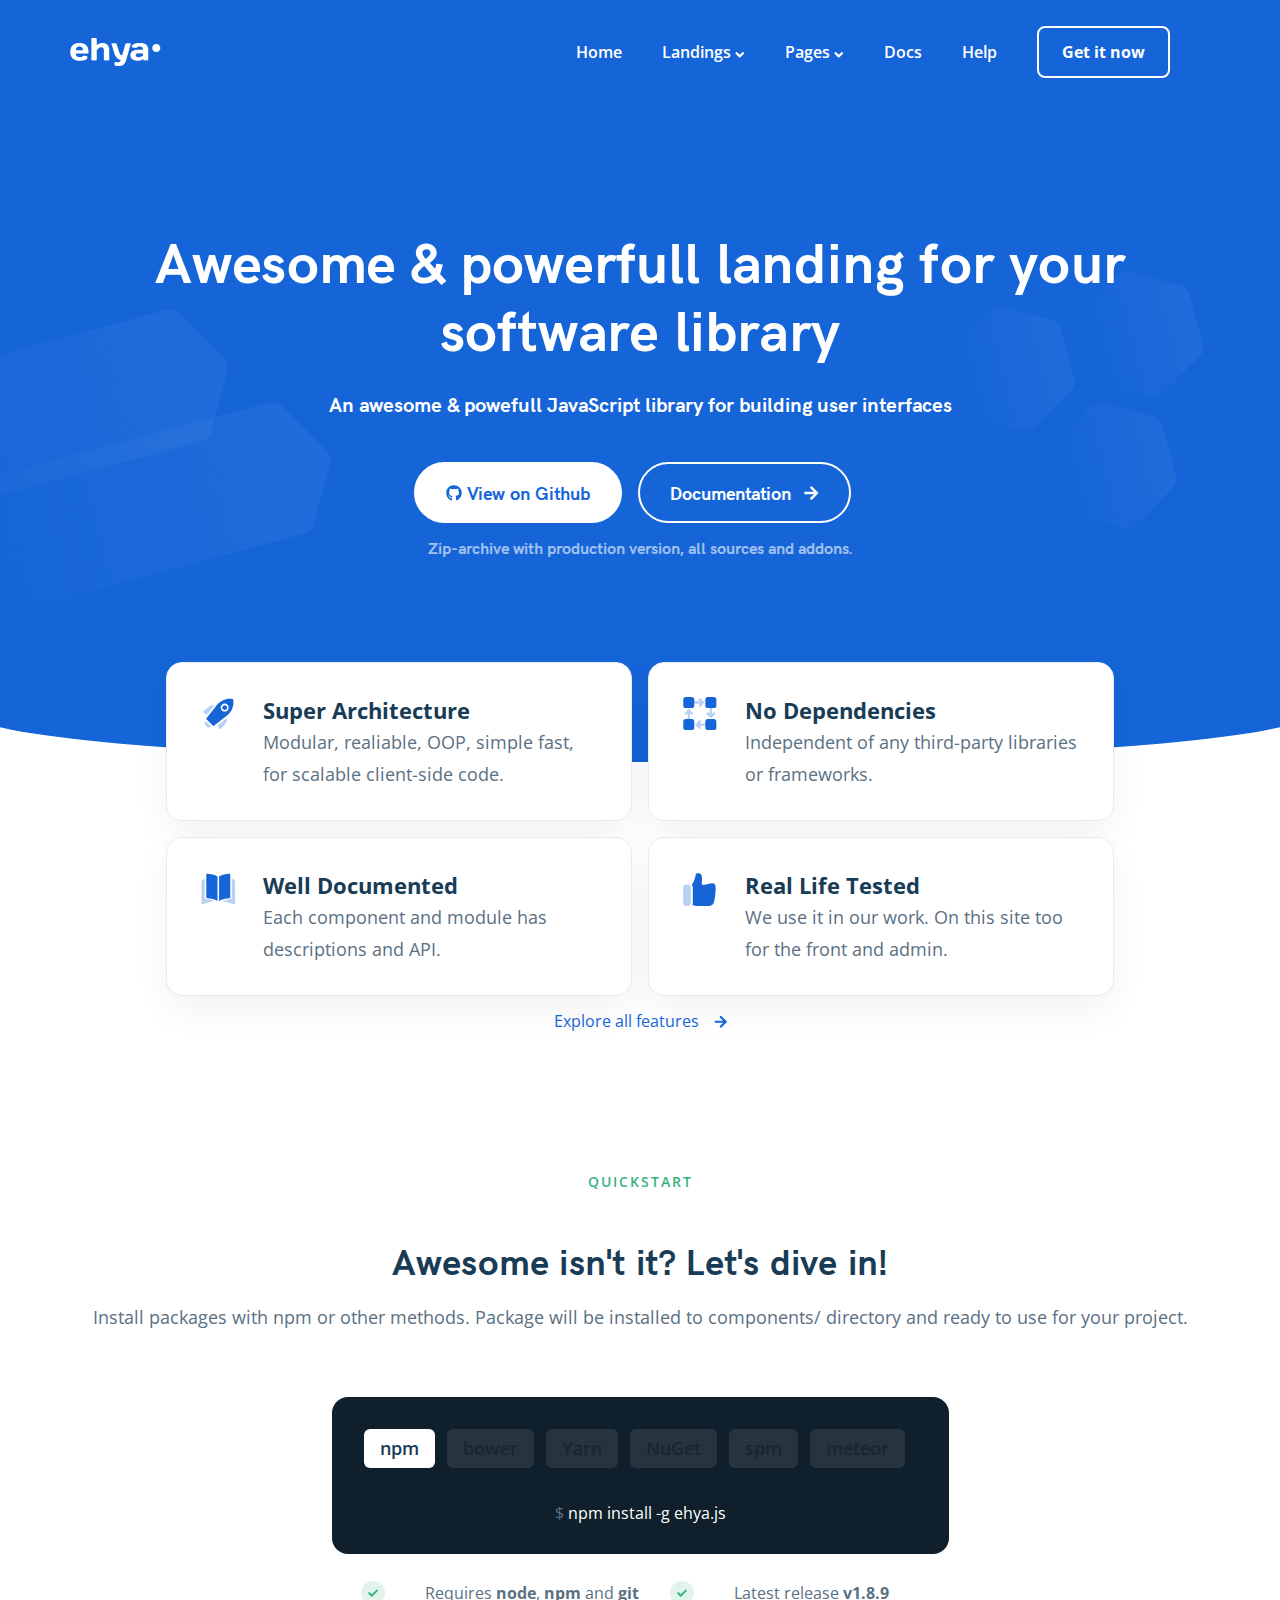
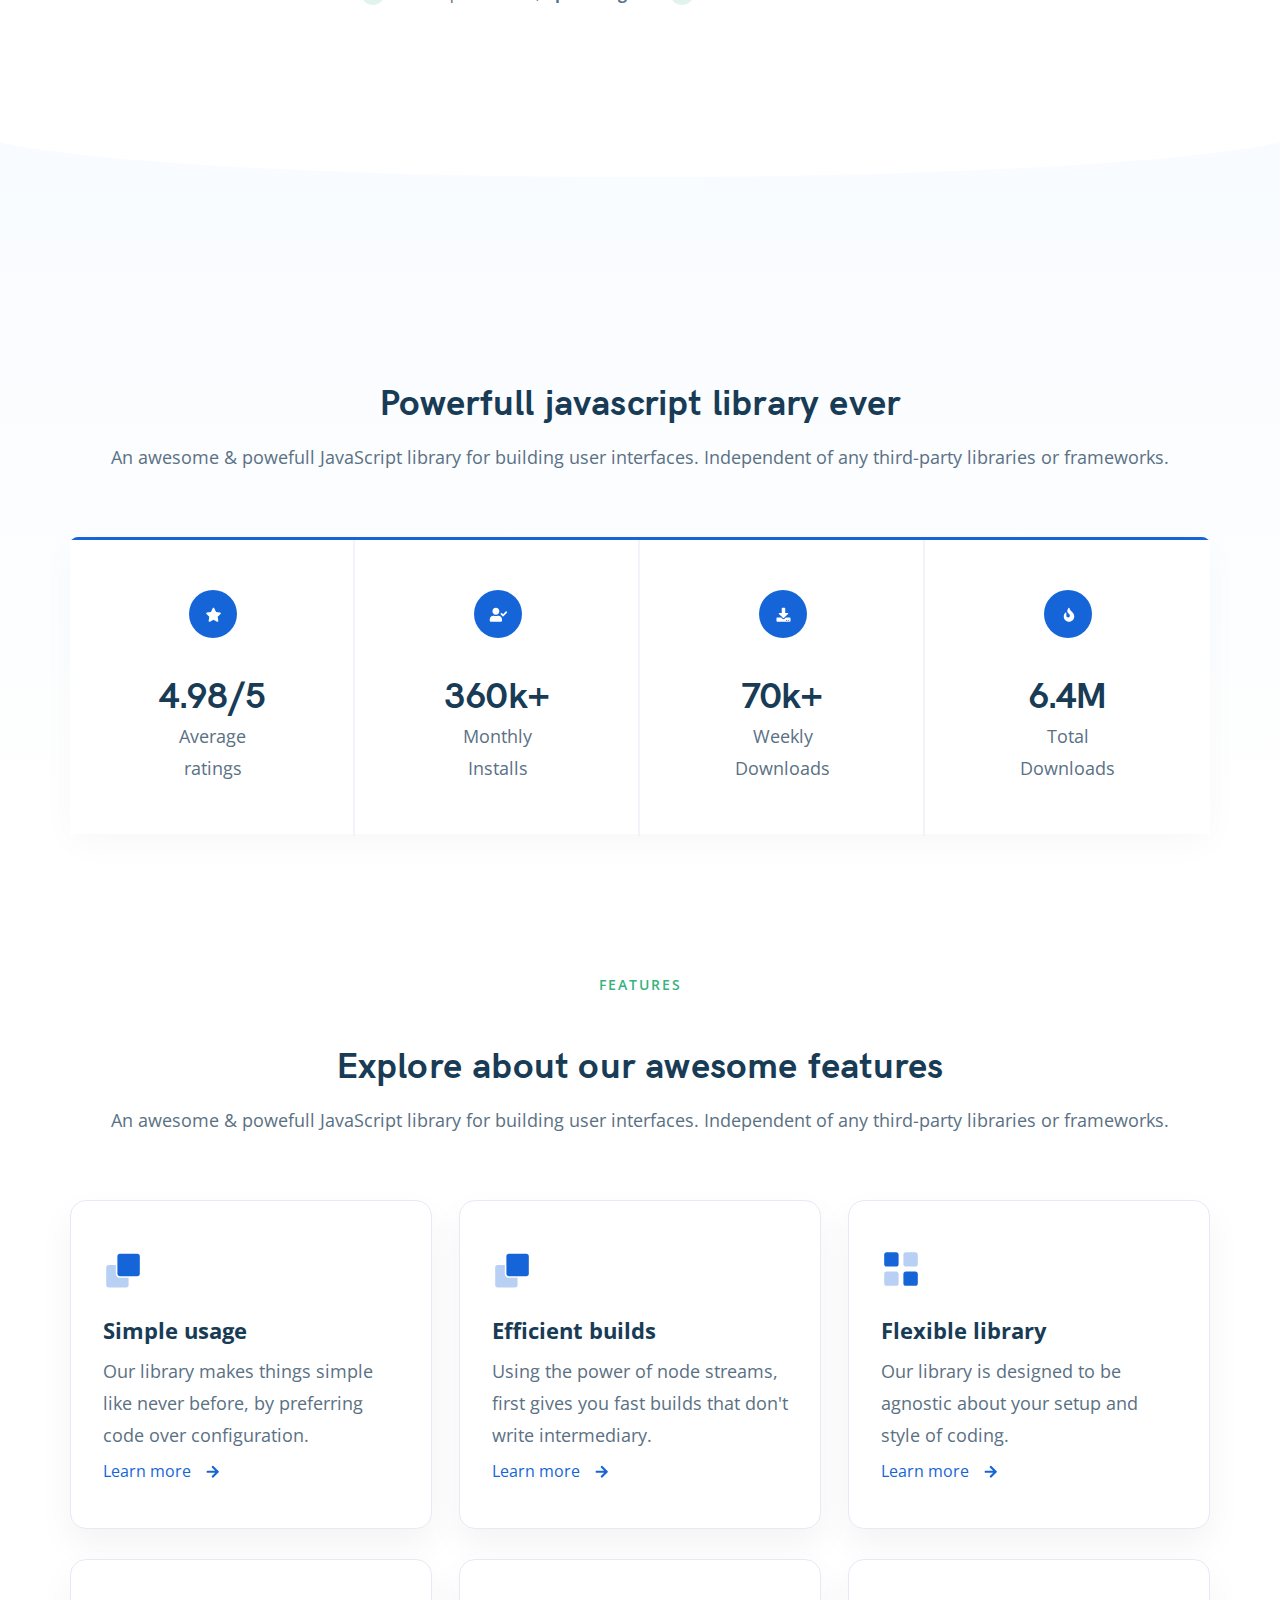
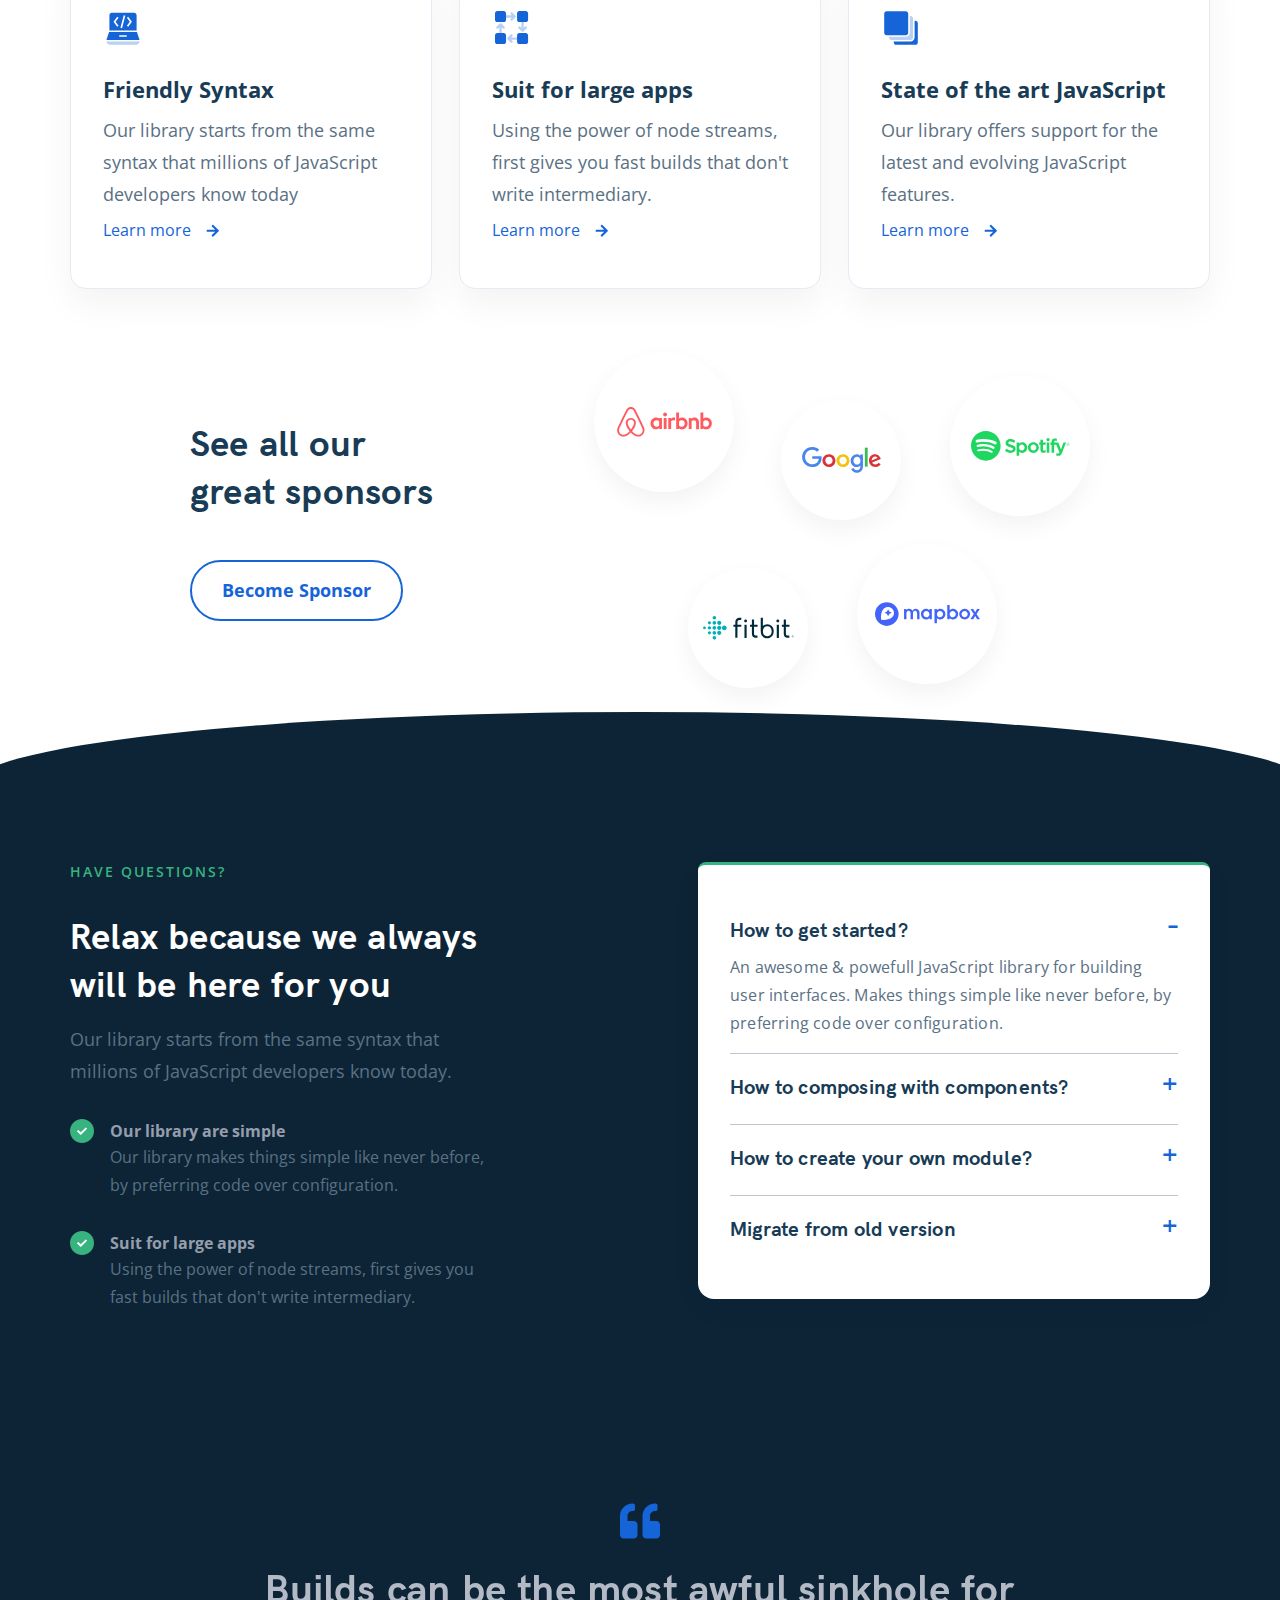
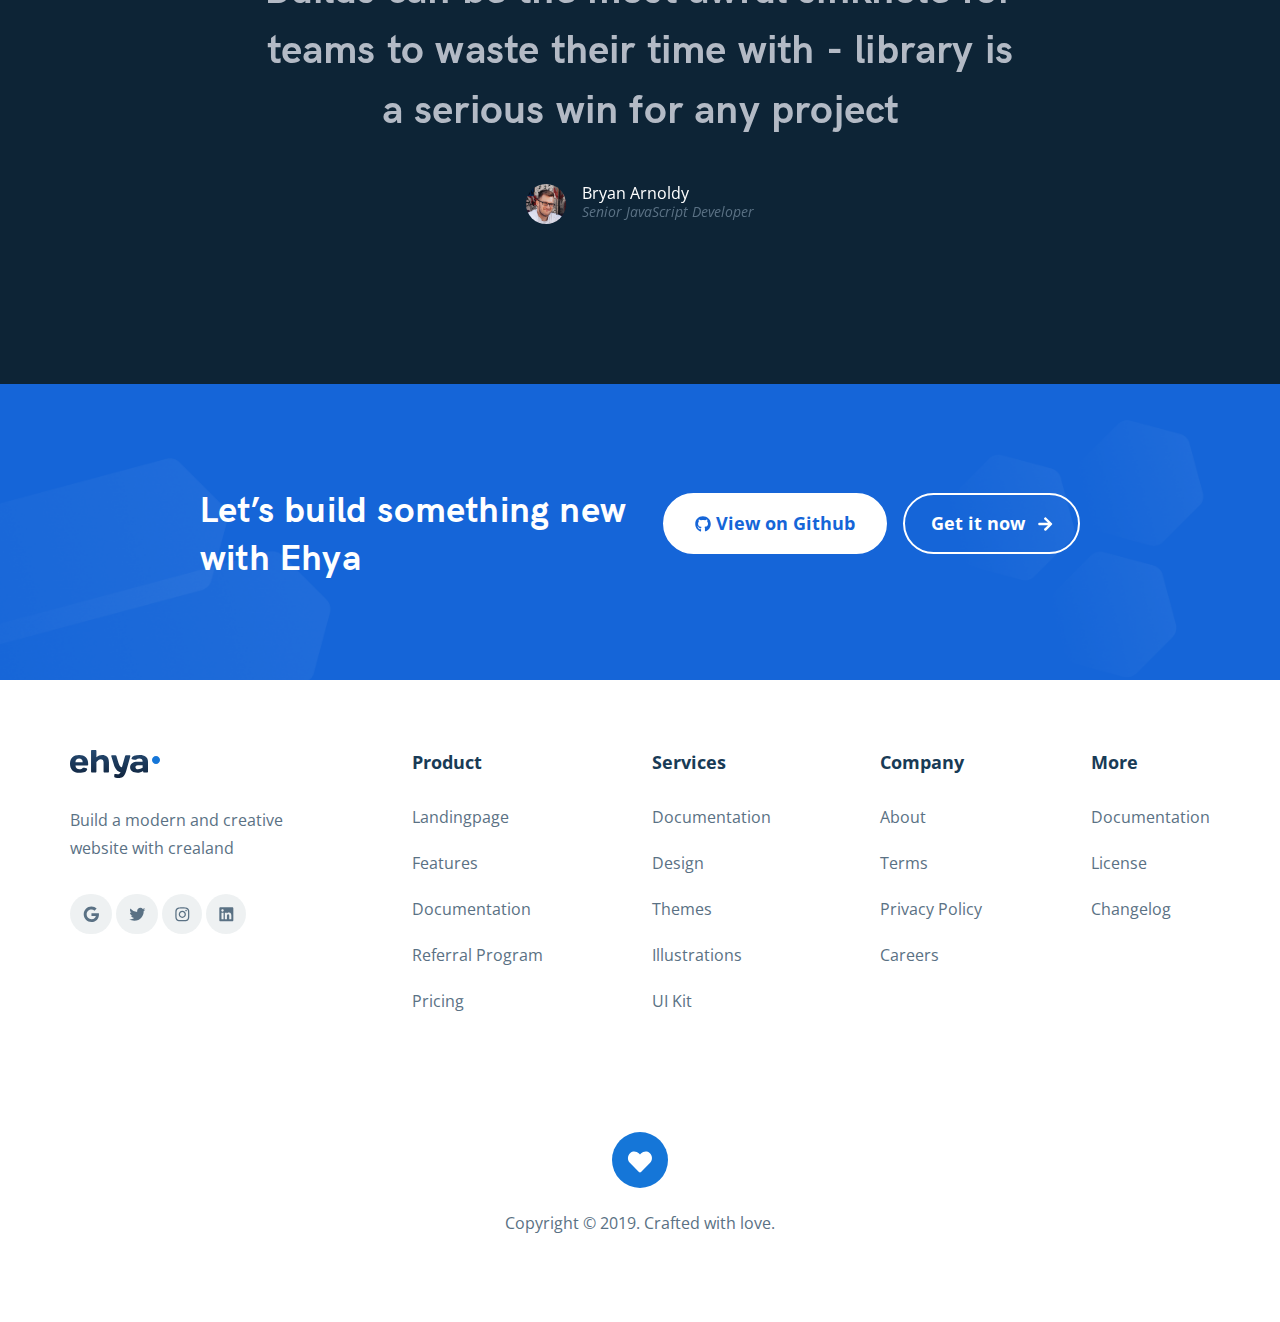
==== commit 9892fed1: "create: second page" ====
--- a/index.html
+++ b/index.html
@@ -6,7 +6,11 @@
         <title>Ehya</title>
         <link rel="stylesheet" href="css/style.css" />
         <link href="https://fonts.googleapis.com/css2?family=Open+Sans:wght@300;400;600;700;800&display=swap" rel="stylesheet">
-
+        <link rel="stylesheet" href="css/swiper-bundle.min.css" />
+        <script src="js/jquery.validate.min.js" defer></script>
+        <script src="https://ajax.googleapis.com/ajax/libs/jquery/1.11.0/jquery.min.js"></script>
+        <script src="js/swiper-bundle.min.js" defer></script>
+        <script src="js/main.js" defer></script>
     </head>
     <body>
         <header class="header">
@@ -26,7 +30,6 @@
                             <svg
                                 width="10"
                                 height="7"
-                                viewBox="0 0 10 7"
                                 fill="none"
                                 xmlns="http://www.w3.org/2000/svg"
                             >
@@ -36,12 +39,11 @@
                                 />
                             </svg>
                         </li>
-                        <li class="header__item">
+                        <li class="header__item header__item-dropdown">
                             <a href="#" class="header__link">Pages</a>
                             <svg
                                 width="10"
                                 height="7"
-                                viewBox="0 0 10 7"
                                 fill="none"
                                 xmlns="http://www.w3.org/2000/svg"
                             >
@@ -50,6 +52,38 @@
                                     fill="white"
                                 />
                             </svg>
+                            <div class="header__dropdown">
+                                <ul class="header__ul">
+                                    <li class="header__dropdown-item">Company <svg width="7" height="10" viewBox="0 0 7 10" fill="none" xmlns="http://www.w3.org/2000/svg">
+                                        <path d="M6.125 5.21484C6.37109 4.96875 6.37109 4.55859 6.125 4.28516L2.40625 0.566406C2.13281 0.320312 1.72266 0.320312 1.47656 0.566406L0.847656 1.19531C0.601562 1.46875 0.601562 1.87891 0.847656 2.125L3.5 4.77734L0.847656 7.40234C0.601562 7.64844 0.601562 8.05859 0.847656 8.33203L1.47656 8.93359C1.72266 9.20703 2.13281 9.20703 2.40625 8.93359L6.125 5.21484Z" fill="#183B56"/>
+                                        </svg>
+                                        </li>
+                                    <li class="header__dropdown-item">Career <svg width="7" height="10" viewBox="0 0 7 10" fill="none" xmlns="http://www.w3.org/2000/svg">
+                                        <path d="M6.125 5.21484C6.37109 4.96875 6.37109 4.55859 6.125 4.28516L2.40625 0.566406C2.13281 0.320312 1.72266 0.320312 1.47656 0.566406L0.847656 1.19531C0.601562 1.46875 0.601562 1.87891 0.847656 2.125L3.5 4.77734L0.847656 7.40234C0.601562 7.64844 0.601562 8.05859 0.847656 8.33203L1.47656 8.93359C1.72266 9.20703 2.13281 9.20703 2.40625 8.93359L6.125 5.21484Z" fill="#183B56"/>
+                                        </svg>
+                                        </li>
+                                    <li class="header__dropdown-item">Blog <svg width="7" height="10" viewBox="0 0 7 10" fill="none" xmlns="http://www.w3.org/2000/svg">
+                                        <path d="M6.125 5.21484C6.37109 4.96875 6.37109 4.55859 6.125 4.28516L2.40625 0.566406C2.13281 0.320312 1.72266 0.320312 1.47656 0.566406L0.847656 1.19531C0.601562 1.46875 0.601562 1.87891 0.847656 2.125L3.5 4.77734L0.847656 7.40234C0.601562 7.64844 0.601562 8.05859 0.847656 8.33203L1.47656 8.93359C1.72266 9.20703 2.13281 9.20703 2.40625 8.93359L6.125 5.21484Z" fill="#183B56"/>
+                                        </svg>
+                                        </li>
+                                    <li class="header__dropdown-item">Utility - Sign in <svg width="7" height="10" viewBox="0 0 7 10" fill="none" xmlns="http://www.w3.org/2000/svg">
+                                        <path d="M6.125 5.21484C6.37109 4.96875 6.37109 4.55859 6.125 4.28516L2.40625 0.566406C2.13281 0.320312 1.72266 0.320312 1.47656 0.566406L0.847656 1.19531C0.601562 1.46875 0.601562 1.87891 0.847656 2.125L3.5 4.77734L0.847656 7.40234C0.601562 7.64844 0.601562 8.05859 0.847656 8.33203L1.47656 8.93359C1.72266 9.20703 2.13281 9.20703 2.40625 8.93359L6.125 5.21484Z" fill="#183B56"/>
+                                        </svg>
+                                        </li>
+                                    <li class="header__dropdown-item">Utility - Sign up <svg width="7" height="10" viewBox="0 0 7 10" fill="none" xmlns="http://www.w3.org/2000/svg">
+                                        <path d="M6.125 5.21484C6.37109 4.96875 6.37109 4.55859 6.125 4.28516L2.40625 0.566406C2.13281 0.320312 1.72266 0.320312 1.47656 0.566406L0.847656 1.19531C0.601562 1.46875 0.601562 1.87891 0.847656 2.125L3.5 4.77734L0.847656 7.40234C0.601562 7.64844 0.601562 8.05859 0.847656 8.33203L1.47656 8.93359C1.72266 9.20703 2.13281 9.20703 2.40625 8.93359L6.125 5.21484Z" fill="#183B56"/>
+                                        </svg>
+                                        </li>
+                                    <li class="header__dropdown-item">Utility - Password Reset <svg width="7" height="10" viewBox="0 0 7 10" fill="none" xmlns="http://www.w3.org/2000/svg">
+                                        <path d="M6.125 5.21484C6.37109 4.96875 6.37109 4.55859 6.125 4.28516L2.40625 0.566406C2.13281 0.320312 1.72266 0.320312 1.47656 0.566406L0.847656 1.19531C0.601562 1.46875 0.601562 1.87891 0.847656 2.125L3.5 4.77734L0.847656 7.40234C0.601562 7.64844 0.601562 8.05859 0.847656 8.33203L1.47656 8.93359C1.72266 9.20703 2.13281 9.20703 2.40625 8.93359L6.125 5.21484Z" fill="#183B56"/>
+                                        </svg>
+                                        </li>
+                                    <li class="header__dropdown-item">Utility - Error 404 <svg width="7" height="10" viewBox="0 0 7 10" fill="none" xmlns="http://www.w3.org/2000/svg">
+                                        <path d="M6.125 5.21484C6.37109 4.96875 6.37109 4.55859 6.125 4.28516L2.40625 0.566406C2.13281 0.320312 1.72266 0.320312 1.47656 0.566406L0.847656 1.19531C0.601562 1.46875 0.601562 1.87891 0.847656 2.125L3.5 4.77734L0.847656 7.40234C0.601562 7.64844 0.601562 8.05859 0.847656 8.33203L1.47656 8.93359C1.72266 9.20703 2.13281 9.20703 2.40625 8.93359L6.125 5.21484Z" fill="#183B56"/>
+                                        </svg>
+                                        </li>
+                                </ul>
+                            </div>
                         </li>
                         <li class="header__item">
                             <a href="#" class="header__link">Docs</a>
@@ -58,7 +92,7 @@
                             <a href="#" class="header__link">Help</a>
                         </li>
                         <li class="header__item">
-                            <button class="button header__button">
+                            <button data-toggle='modal' class="button header__button">
                                 Get it now
                             </button>
                         </li>
@@ -90,7 +124,7 @@
                             <svg
                                 width="16"
                                 height="16"
-                                viewBox="0 0 16 16"
+                            
                                 fill="none"
                                 xmlns="http://www.w3.org/2000/svg"
                                 class="hero__button-icon_left"
@@ -107,7 +141,7 @@
                             <svg
                                 width="15"
                                 height="14"
-                                viewBox="0 0 15 14"
+                            
                                 fill="none"
                                 xmlns="http://www.w3.org/2000/svg"
                                 class="hero__button-icon_right"
@@ -142,7 +176,7 @@
                         <svg
                             width="41"
                             height="40"
-                            viewBox="0 0 41 40"
+                        
                             fill="none"
                             xmlns="http://www.w3.org/2000/svg"
                             class="cards__card-icon"
@@ -172,7 +206,7 @@
                         </div>
                     </div>
                     <div class="cards__card">
-                        <svg width="41" height="40" viewBox="0 0 41 40" fill="none" xmlns="http://www.w3.org/2000/svg" class="cards__card-icon">
+                        <svg width="41" height="40" fill="none" xmlns="http://www.w3.org/2000/svg" class="cards__card-icon">
                             <path opacity="0.3" fill-rule="evenodd" clip-rule="evenodd" d="M19.5317 31.7548L20.6656 32.8887C21.1271 33.3502 21.1271 34.0984 20.6656 34.5599C20.2041 35.0214 19.4559 35.0214 18.9944 34.5599L15.8432 31.4087C15.3817 30.9472 15.3817 30.199 15.8432 29.7375L18.9944 26.5863C19.4559 26.1248 20.2041 26.1248 20.6656 26.5863C21.1271 27.0478 21.1271 27.796 20.6656 28.2575L19.5317 29.3914H27.3142V31.7548H19.5317ZM32.041 19.8422L33.1749 18.7082C33.6364 18.2468 34.3846 18.2468 34.8461 18.7082C35.3076 19.1697 35.3076 19.9179 34.8461 20.3794L31.6949 23.5306C31.4642 23.7614 31.1617 23.8768 30.8593 23.8768C30.5569 23.8768 30.2545 23.7614 30.0237 23.5306L26.8725 20.3794C26.411 19.9179 26.411 19.1697 26.8725 18.7082C27.334 18.2468 28.0822 18.2468 28.5437 18.7082L29.6776 19.8422V12.0597H32.041V19.8422ZM20.1284 9.69627H12.3459V7.33286H20.1284L18.9944 6.19894C18.533 5.73746 18.533 4.98924 18.9944 4.52775C19.4559 4.06627 20.2041 4.06627 20.6656 4.52775L23.8168 7.67897C24.2783 8.14046 24.2783 8.88868 23.8168 9.35016L20.6656 12.5014C20.2041 12.9629 19.4559 12.9629 18.9944 12.5014C18.533 12.0399 18.533 11.2917 18.9944 10.8302L20.1284 9.69627ZM7.61906 19.2455L6.48514 20.3794C6.02366 20.8409 5.27544 20.8409 4.81396 20.3794C4.35247 19.9179 4.35247 19.1697 4.81396 18.7082L7.96518 15.557C8.42666 15.0955 9.17488 15.0955 9.63636 15.557L12.7876 18.7082C13.2491 19.1697 13.2491 19.9179 12.7876 20.3794C12.3261 20.8409 11.5779 20.8409 11.1164 20.3794L9.98248 19.2455V27.028H7.61906V19.2455Z" fill="#1565D8"/>
                             <path fill-rule="evenodd" clip-rule="evenodd" d="M14.3154 11.6659V5.36341C14.3154 4.05814 13.2573 3 11.952 3H5.64955C4.34427 3 3.28613 4.05814 3.28613 5.36341V11.6659C3.28613 12.9711 4.34427 14.0293 5.64955 14.0293H11.952C13.2573 14.0293 14.3154 12.9711 14.3154 11.6659ZM11.952 25.0585H5.64955C4.34427 25.0585 3.28613 26.1167 3.28613 27.422V33.7244C3.28613 35.0297 4.34427 36.0878 5.64955 36.0878H11.952C13.2573 36.0878 14.3154 35.0297 14.3154 33.7244V27.422C14.3154 26.1167 13.2573 25.0585 11.952 25.0585ZM34.0105 14.0293H27.7081C26.4028 14.0293 25.3447 12.9711 25.3447 11.6659V5.36341C25.3447 4.05814 26.4028 3 27.7081 3H34.0105C35.3158 3 36.3739 4.05814 36.3739 5.36341V11.6659C36.3739 12.9711 35.3158 14.0293 34.0105 14.0293ZM25.3447 27.422V33.7244C25.3447 35.0297 26.4028 36.0878 27.7081 36.0878H34.0105C35.3158 36.0878 36.3739 35.0297 36.3739 33.7244V27.422C36.3739 26.1167 35.3158 25.0585 34.0105 25.0585H27.7081C26.4028 25.0585 25.3447 26.1167 25.3447 27.422Z" fill="#1565D8"/>
                             </svg>
@@ -186,7 +220,7 @@
                         </div>
                     </div>
                     <div class="cards__card">
-                        <svg width="41" height="40" viewBox="0 0 41 40" fill="none" xmlns="http://www.w3.org/2000/svg" class="cards__card-icon">
+                        <svg width="41" height="40" fill="none" xmlns="http://www.w3.org/2000/svg" class="cards__card-icon">
                             <path opacity="0.3" fill-rule="evenodd" clip-rule="evenodd" d="M33.8861 27.9772V9.6001C35.7119 9.97187 37.0861 11.5911 37.0861 13.5323V34.3972C37.0861 34.9259 36.5852 35.3102 36.0765 35.1716C34.0195 34.6113 29.2069 33.0895 28.4638 32.8905C26.9001 32.4717 25.4116 32.2146 23.5588 32.0873C25.9173 30.9522 28.5507 30.3847 31.4861 30.3847C32.8116 30.3847 33.8861 29.3068 33.8861 27.9772ZM6.68615 9.6001V27.9772C6.68615 29.3068 7.76066 30.3847 9.08614 30.3847C12.0468 30.3847 14.6849 30.9523 17.0281 32.0863C15.1685 32.2132 13.6763 32.4706 12.1085 32.8905C11.3654 33.0895 6.55282 34.6113 4.49579 35.1716C3.98708 35.3102 3.48615 34.9259 3.48615 34.3972V13.5323C3.48615 11.5911 4.86035 9.97187 6.68615 9.6001Z" fill="#1565D8"/>
                             <path fill-rule="evenodd" clip-rule="evenodd" d="M19.4861 31.9978C16.5003 30.0832 13.0397 29.1251 9.08613 29.1251C8.64431 29.1251 8.28613 28.7621 8.28613 28.3143V5.61088C8.28613 5.16307 8.64431 4.80005 9.08613 4.80005C12.9865 4.80005 16.4578 5.66654 19.4861 7.40131V31.9978ZM21.0861 7.40947C24.1469 5.6696 27.6181 4.80005 31.4861 4.80005C31.928 4.80005 32.2861 5.16307 32.2861 5.61088V28.3143C32.2861 28.7621 31.928 29.1251 31.4861 29.1251C27.5626 29.1251 24.1018 30.0836 21.0861 32V7.40947Z" fill="#1565D8"/>
                             </svg>
@@ -200,7 +234,7 @@
                         </div>
                     </div>
                     <div class="cards__card">
-                        <svg width="41" height="40" viewBox="0 0 41 40" fill="none" xmlns="http://www.w3.org/2000/svg" class="cards__card-icon">
+                        <svg width="41" height="40" fill="none" xmlns="http://www.w3.org/2000/svg" class="cards__card-icon">
                             <path fill-rule="evenodd" clip-rule="evenodd" d="M11.7787 15.7021C13.8814 12.7139 15.1939 9.28511 15.7205 5.40334C15.7707 5.03356 16.0324 4.72608 16.3917 4.61489C20.0128 3.49425 22.0715 5.27503 22.0375 9.33558C22.0309 10.1238 21.9946 10.8244 21.9171 11.8959C21.7442 14.2892 21.7579 14.9424 22.0259 15.3819C22.2835 15.8044 23.1197 15.9486 25.0974 15.5731C25.7214 15.4546 26.3475 15.3203 27.0409 15.159C27.347 15.0878 29.5517 14.5498 30.1152 14.4282C31.1903 14.196 31.9616 14.0978 32.6399 14.1394C34.4774 14.2521 35.4525 15.4352 35.6209 17.7018C35.9177 21.6935 35.0008 29.7113 34.0862 32.6646C33.1515 35.6825 31.5215 36.8216 27.6089 36.8904C25.0933 36.9346 21.2243 36.9346 15.9838 36.8903C14.646 36.8592 13.4336 36.6001 12.3553 36.1158C12.658 35.489 12.8275 34.787 12.8275 34.0456V18.6856C12.8275 17.5581 12.4353 16.5213 11.7787 15.7021Z" fill="#1565D8"/>
                             <path opacity="0.3" fill-rule="evenodd" clip-rule="evenodd" d="M6.04854 15.8057C4.44401 15.8057 3.14328 17.0951 3.14328 18.6857V34.0457C3.14328 35.6362 4.44401 36.9257 6.04854 36.9257H7.98538C9.58991 36.9257 10.8906 35.6362 10.8906 34.0457V18.6857C10.8906 17.0951 9.58991 15.8057 7.98538 15.8057H6.04854Z" fill="#1565D8"/>
                             </svg>                            
@@ -215,7 +249,7 @@
                     </div>
                     <div class="cards-more">
                             Explore all features
-                            <svg class="cards-more__icon" width="13" height="13" viewBox="0 0 13 13" fill="none" xmlns="http://www.w3.org/2000/svg">
+                            <svg class="features__card-more-icon" width="13" height="13" fill="none" xmlns="http://www.w3.org/2000/svg">
                                 <path d="M5.85645 1.58203C5.58301 1.85547 5.61035 2.26562 5.85645 2.53906L9.16504 5.65625H1.31738C0.93457 5.65625 0.661133 5.95703 0.661133 6.3125V7.1875C0.661133 7.57031 0.93457 7.84375 1.31738 7.84375H9.16504L5.85645 10.9883C5.61035 11.2617 5.61035 11.6719 5.85645 11.9453L6.45801 12.5469C6.73145 12.793 7.1416 12.793 7.3877 12.5469L12.7197 7.21484C12.9658 6.96875 12.9658 6.55859 12.7197 6.28516L7.3877 0.980469C7.1416 0.734375 6.73145 0.734375 6.45801 0.980469L5.85645 1.58203Z" fill="#1565D8"/>
                                 </svg>
                         </div>
@@ -234,17 +268,592 @@
                     <span class="start__text">Install packages with npm or other methods. Package will be installed to components/ directory and ready to use for your project.</span>
                     <div class="start__tabs">
                         <div class="start__tabs-up">
-                            <span class="start__tab_active">npm</span>
-                            <span class="start__tab">bower</span>
-                            <span class="start__tab">Yarn</span>
-                            <span class="start__tab">NuGet</span>
-                            <span class="start__tab">spm</span>
-                            <span class="start__tab">meteor</span>
-                        </div>
-                        <span class="start__tabs-text"><span class="green-text">$</span> npm install -g ehya.js</span>
+                            <span data-target="#npm" class="start__tab start__tab_active">npm</span>
+                            <span data-target="#bower" class="start__tab">bower</span>
+                            <span data-target="#Yarn" class="start__tab">Yarn</span>
+                            <span data-target="#NuGet" class="start__tab">NuGet</span>
+                            <span data-target="#spm" class="start__tab">spm</span>
+                            <span data-target="#meteor" class="start__tab">meteor</span>
+                        </div>
+                        <span id="npm" class="start__tabs-text start__tabs-text_active"><span class="grey-text">$</span> npm install -g ehya.js</span>
+                        <span id="bower" class="start__tabs-text"><span class="grey-text">$</span> bower install -g ehya.js</span>
+                        <span id="Yarn" class="start__tabs-text"><span class="grey-text">$</span> Yarn install -g ehya.js</span>
+                        <span id="NuGet" class="start__tabs-text"><span class="grey-text">$</span> NuGet install -g ehya.js</span>
+                        <span id="spm" class="start__tabs-text"><span class="grey-text">$</span> spm install -g ehya.js</span>
+                        <span id="meteor" class="start__tabs-text"><span class="grey-text">$</span> meteor install -g ehya.js</span>
+                    </div>
+                    <div class="start__info">
+                        <div class="start__info-item">
+                            <svg width="24" height="24" fill="none" xmlns="http://www.w3.org/2000/svg">
+                                <path opacity="0.15" fill-rule="evenodd" clip-rule="evenodd" d="M12 24C18.6274 24 24 18.6274 24 12C24 5.37258 18.6274 0 12 0C5.37258 0 0 5.37258 0 12C0 18.6274 5.37258 24 12 24Z" fill="#36B37E"/>
+                                <path d="M10.3984 15.8242L7.13672 12.582C7.04557 12.4909 7 12.3737 7 12.2305C7 12.0872 7.04557 11.97 7.13672 11.8789L7.85937 11.1758C7.95052 11.0716 8.06445 11.0195 8.20117 11.0195C8.33789 11.0195 8.45833 11.0716 8.5625 11.1758L10.75 13.3633L15.4375 8.67578C15.5416 8.57161 15.6621 8.51953 15.7988 8.51953C15.9355 8.51953 16.0495 8.57161 16.1406 8.67578L16.8633 9.3789C16.9544 9.47005 17 9.58724 17 9.73047C17 9.87369 16.9544 9.99088 16.8633 10.082L11.1016 15.8242C11.0104 15.9284 10.8932 15.9805 10.75 15.9805C10.6068 15.9805 10.4896 15.9284 10.3984 15.8242Z" fill="#36B37E"/>
+                            </svg>
+                            <span class="info__item-text">Requires <b>node</b>, <b>npm</b> and <b>git</b></span>
+                        </div>   
+                        <div class="start__info-item">
+                            <svg width="24" height="24" fill="none" xmlns="http://www.w3.org/2000/svg">
+                                <path opacity="0.15" fill-rule="evenodd" clip-rule="evenodd" d="M12 24C18.6274 24 24 18.6274 24 12C24 5.37258 18.6274 0 12 0C5.37258 0 0 5.37258 0 12C0 18.6274 5.37258 24 12 24Z" fill="#36B37E"/>
+                                <path d="M10.3984 15.8242L7.13672 12.582C7.04557 12.4909 7 12.3737 7 12.2305C7 12.0872 7.04557 11.97 7.13672 11.8789L7.85937 11.1758C7.95052 11.0716 8.06445 11.0195 8.20117 11.0195C8.33789 11.0195 8.45833 11.0716 8.5625 11.1758L10.75 13.3633L15.4375 8.67578C15.5416 8.57161 15.6621 8.51953 15.7988 8.51953C15.9355 8.51953 16.0495 8.57161 16.1406 8.67578L16.8633 9.3789C16.9544 9.47005 17 9.58724 17 9.73047C17 9.87369 16.9544 9.99088 16.8633 10.082L11.1016 15.8242C11.0104 15.9284 10.8932 15.9805 10.75 15.9805C10.6068 15.9805 10.4896 15.9284 10.3984 15.8242Z" fill="#36B37E"/>
+                            </svg>
+                            <span class="info__item-text">Latest release <b>v1.8.9</b></span>
+                        </div>                           
                     </div>
                 </div>
             </div>
         </div>
+        <!-- /.start -->
+        <div class="statistics">
+            <div class="container">
+                <div class="statistics-wrapper">
+                    <div class="statistics__hidden">
+                        <div class="statistics__wave-wrapper">
+                            <div class="statistics__wave"></div>
+                        </div>
+                    </div>
+                    <h2 class="statistics__title">Powerfull javascript library ever</h2>
+                    <span class="statistics__text">An awesome & powefull JavaScript library for building user interfaces. Independent of any third-party libraries or frameworks.</span>
+                    <div class="statistics__items">
+                        <div class="statistics__item">
+                            <svg width="48" height="48" fill="none" xmlns="http://www.w3.org/2000/svg">
+                                <rect width="48" height="48" rx="24" fill="#1565D8"/>
+                                <path d="M23.707 18.2422L21.9297 21.8789L17.9102 22.4531C17.1992 22.5625 16.9258 23.4375 17.4453 23.957L20.3164 26.7734L19.6328 30.7383C19.5234 31.4492 20.2891 31.9961 20.918 31.668L24.5 29.7812L28.0547 31.668C28.6836 31.9961 29.4492 31.4492 29.3398 30.7383L28.6562 26.7734L31.5273 23.957C32.0469 23.4375 31.7734 22.5625 31.0625 22.4531L27.0703 21.8789L25.2656 18.2422C24.9648 17.6133 24.0352 17.5859 23.707 18.2422Z" fill="white"/>
+                            </svg>
+                            <span class="statistics__item-title">4.98/5</span>
+                            <span class="statistics__item-text">Average ratings</span>
+                        </div>   
+                        <div class="statistics__item">
+                            <svg width="48" height="48" fill="none" xmlns="http://www.w3.org/2000/svg">
+                                <rect width="48" height="48" rx="24" fill="#1565D8"/>
+                                <path d="M21.875 24.75C23.7891 24.75 25.375 23.1914 25.375 21.25C25.375 19.3359 23.7891 17.75 21.875 17.75C19.9336 17.75 18.375 19.3359 18.375 21.25C18.375 23.1914 19.9336 24.75 21.875 24.75ZM24.3086 25.625H23.8438C23.2422 25.9258 22.5859 26.0625 21.875 26.0625C21.1641 26.0625 20.4805 25.9258 19.8789 25.625H19.4141C17.3906 25.625 15.75 27.293 15.75 29.3164V30.4375C15.75 31.1758 16.3242 31.75 17.0625 31.75H26.6875C27.3984 31.75 28 31.1758 28 30.4375V29.3164C28 27.293 26.332 25.625 24.3086 25.625ZM33.1406 22.125L32.375 21.3594C32.2656 21.2227 32.0469 21.2227 31.9375 21.3594L29.0664 24.2031L27.8086 22.9453C27.6992 22.8086 27.4805 22.8086 27.3438 22.9453L26.5781 23.7109C26.4688 23.8203 26.4688 24.0391 26.5781 24.1758L28.8203 26.418C28.957 26.5547 29.1484 26.5547 29.2852 26.418L33.1406 22.5898C33.2773 22.4531 33.2773 22.2617 33.1406 22.125Z" fill="white"/>
+                                </svg>                                                                                               
+                            <span class="statistics__item-title">360k+</span>
+                            <span class="statistics__item-text">Monthly Installs</span>
+                        </div>   
+                        <div class="statistics__item">
+                            <svg width="48" height="48" fill="none" xmlns="http://www.w3.org/2000/svg">
+                                <rect width="48" height="48" rx="24" fill="#1565D8"/>
+                                <path d="M23.4062 17.75C23.0234 17.75 22.75 18.0508 22.75 18.4062V23H20.3438C19.8516 23 19.6055 23.6016 19.9609 23.957L24.1172 28.1133C24.3086 28.3047 24.6641 28.3047 24.8555 28.1133L29.0117 23.957C29.3672 23.6016 29.1211 23 28.6289 23H26.25V18.4062C26.25 18.0508 25.9492 17.75 25.5938 17.75H23.4062ZM31.5 28.0312C31.5 27.6758 31.1992 27.375 30.8438 27.375H26.8242L25.4844 28.7148C24.9375 29.2891 24.0352 29.2891 23.4883 28.7148L22.1484 27.375H18.1562C17.7734 27.375 17.5 27.6758 17.5 28.0312V31.0938C17.5 31.4766 17.7734 31.75 18.1562 31.75H30.8438C31.1992 31.75 31.5 31.4766 31.5 31.0938V28.0312ZM28.1094 30.4375C28.1094 30.7383 27.8633 30.9844 27.5625 30.9844C27.2617 30.9844 27.0156 30.7383 27.0156 30.4375C27.0156 30.1367 27.2617 29.8906 27.5625 29.8906C27.8633 29.8906 28.1094 30.1367 28.1094 30.4375ZM29.8594 30.4375C29.8594 30.7383 29.6133 30.9844 29.3125 30.9844C29.0117 30.9844 28.7656 30.7383 28.7656 30.4375C28.7656 30.1367 29.0117 29.8906 29.3125 29.8906C29.6133 29.8906 29.8594 30.1367 29.8594 30.4375Z" fill="white"/>
+                                </svg>
+                                
+                            <span class="statistics__item-title">70k+</span>
+                            <span class="statistics__item-text">Weekly Downloads</span>
+                        </div>   
+                        <div class="statistics__item">
+                            <svg width="48" height="48" fill="none" xmlns="http://www.w3.org/2000/svg">
+                                <rect width="48" height="48" rx="24" fill="#1565D8"/>
+                                <path d="M25.6562 18.4062C25.6562 17.7773 24.8086 17.5312 24.4258 18.0508C21.0625 23 25.875 23.2188 25.875 25.625C25.875 26.6094 25.0547 27.4023 24.0977 27.375C23.1133 27.375 22.375 26.582 22.375 25.625V23.2734C22.375 22.6719 21.6367 22.3984 21.2266 22.8359C20.4883 23.6016 19.75 24.9141 19.75 26.5C19.75 29.3984 22.1016 31.75 25 31.75C27.8711 31.75 30.25 29.3984 30.25 26.5C30.25 21.8516 25.6562 21.2227 25.6562 18.4062Z" fill="white"/>
+                                </svg>
+                                
+                            <span class="statistics__item-title">6.4M</span>
+                            <span class="statistics__item-text">Total Downloads</span>
+                        </div>                          
+                    </div>
+                </div>
+            </div>
+        </div>
+        <!-- /.statistics -->
+        <div class="features">
+            <div class="container">
+                <div class="features-wrapper">
+                    <span class="features__subtitle">FEATURES</span>
+                    <h2 class="features__title">Explore about our awesome features</h2>
+                    <span class="features__text">An awesome & powefull JavaScript library for building user interfaces. Independent of any third-party libraries or frameworks.</span>
+                    <div class="features__cards-wrapper">
+                        <div class="features__card">
+                            <svg width="40" height="40" fill="none" xmlns="http://www.w3.org/2000/svg">
+                                <path opacity="0.3" fill-rule="evenodd" clip-rule="evenodd" d="M25.6 28.8V36C25.6 37.3255 24.5255 38.4 23.2 38.4H5.6C4.27451 38.4 3.2 37.3255 3.2 36V18.4C3.2 17.0745 4.27451 16 5.6 16H12.8V24.8C12.8 27.0091 14.5909 28.8 16.8 28.8H25.6Z" fill="#1565D8"/>
+                                <path fill-rule="evenodd" clip-rule="evenodd" d="M16.8 4.79999H34.4C35.7255 4.79999 36.8 5.8745 36.8 7.19999V24.8C36.8 26.1255 35.7255 27.2 34.4 27.2H16.8C15.4745 27.2 14.4 26.1255 14.4 24.8V7.19999C14.4 5.8745 15.4745 4.79999 16.8 4.79999Z" fill="#1565D8"/>
+                            </svg>
+                            <div class="features__card-info">
+                                <span class="features__card-title"
+                                    >Simple usage</span
+                                >
+                                <span class="features__card-text"
+                                    >Our library makes things simple like never before, by preferring code over configuration.</span
+                                >
+                                <div class="features__card-more">
+                                    Learn more
+                                    <svg class="features__card-more-icon" width="13" height="13" fill="none" xmlns="http://www.w3.org/2000/svg">
+                                        <path d="M5.85645 1.58203C5.58301 1.85547 5.61035 2.26562 5.85645 2.53906L9.16504 5.65625H1.31738C0.93457 5.65625 0.661133 5.95703 0.661133 6.3125V7.1875C0.661133 7.57031 0.93457 7.84375 1.31738 7.84375H9.16504L5.85645 10.9883C5.61035 11.2617 5.61035 11.6719 5.85645 11.9453L6.45801 12.5469C6.73145 12.793 7.1416 12.793 7.3877 12.5469L12.7197 7.21484C12.9658 6.96875 12.9658 6.55859 12.7197 6.28516L7.3877 0.980469C7.1416 0.734375 6.73145 0.734375 6.45801 0.980469L5.85645 1.58203Z" fill="#1565D8"/>
+                                        </svg>
+                                </div>
+                            </div>
+                        </div>
+                        <div class="features__card">
+                            <svg width="40" height="40" fill="none" xmlns="http://www.w3.org/2000/svg">
+                                <path opacity="0.3" fill-rule="evenodd" clip-rule="evenodd" d="M25.6 28.8V36C25.6 37.3255 24.5255 38.4 23.2 38.4H5.6C4.27451 38.4 3.2 37.3255 3.2 36V18.4C3.2 17.0745 4.27451 16 5.6 16H12.8V24.8C12.8 27.0091 14.5909 28.8 16.8 28.8H25.6Z" fill="#1565D8"/>
+                                <path fill-rule="evenodd" clip-rule="evenodd" d="M16.8 4.79999H34.4C35.7255 4.79999 36.8 5.8745 36.8 7.19999V24.8C36.8 26.1255 35.7255 27.2 34.4 27.2H16.8C15.4745 27.2 14.4 26.1255 14.4 24.8V7.19999C14.4 5.8745 15.4745 4.79999 16.8 4.79999Z" fill="#1565D8"/>
+                                </svg>                                
+                            <div class="features__card-info">
+                                <span class="features__card-title"
+                                    >Efficient builds</span
+                                >
+                                <span class="features__card-text"
+                                    >Using the power of node streams, first gives you fast builds that don't write intermediary.</span
+                                >
+                                <div class="features__card-more">
+                                    Learn more
+                                    <svg class="features__card-more-icon" width="13" height="13" fill="none" xmlns="http://www.w3.org/2000/svg">
+                                        <path d="M5.85645 1.58203C5.58301 1.85547 5.61035 2.26562 5.85645 2.53906L9.16504 5.65625H1.31738C0.93457 5.65625 0.661133 5.95703 0.661133 6.3125V7.1875C0.661133 7.57031 0.93457 7.84375 1.31738 7.84375H9.16504L5.85645 10.9883C5.61035 11.2617 5.61035 11.6719 5.85645 11.9453L6.45801 12.5469C6.73145 12.793 7.1416 12.793 7.3877 12.5469L12.7197 7.21484C12.9658 6.96875 12.9658 6.55859 12.7197 6.28516L7.3877 0.980469C7.1416 0.734375 6.73145 0.734375 6.45801 0.980469L5.85645 1.58203Z" fill="#1565D8"/>
+                                        </svg>
+                                </div>
+                            </div>
+                        </div>
+                        <div class="features__card">
+                            <svg width="40" height="40" fill="none" xmlns="http://www.w3.org/2000/svg">
+                                <path fill-rule="evenodd" clip-rule="evenodd" d="M5.6 3.20001H15.2C16.5255 3.20001 17.6 4.27453 17.6 5.60001V15.2C17.6 16.5255 16.5255 17.6 15.2 17.6H5.6C4.27451 17.6 3.2 16.5255 3.2 15.2V5.60001C3.2 4.27453 4.27451 3.20001 5.6 3.20001ZM24.8 22.4H34.4C35.7255 22.4 36.8 23.4745 36.8 24.8V34.4C36.8 35.7255 35.7255 36.8 34.4 36.8H24.8C23.4745 36.8 22.4 35.7255 22.4 34.4V24.8C22.4 23.4745 23.4745 22.4 24.8 22.4Z" fill="#1565D8"/>
+                                <path opacity="0.3" fill-rule="evenodd" clip-rule="evenodd" d="M24.8 3.20001H34.4C35.7255 3.20001 36.8 4.27453 36.8 5.60001V15.2C36.8 16.5255 35.7255 17.6 34.4 17.6H24.8C23.4745 17.6 22.4 16.5255 22.4 15.2V5.60001C22.4 4.27453 23.4745 3.20001 24.8 3.20001ZM5.6 22.4H15.2C16.5255 22.4 17.6 23.4745 17.6 24.8V34.4C17.6 35.7255 16.5255 36.8 15.2 36.8H5.6C4.27451 36.8 3.2 35.7255 3.2 34.4V24.8C3.2 23.4745 4.27451 22.4 5.6 22.4Z" fill="#1565D8"/>
+                                </svg>
+                                
+                            <div class="features__card-info">
+                                <span class="features__card-title"
+                                    >Flexible library</span
+                                >
+                                <span class="features__card-text"
+                                    >Our library is designed to be agnostic about your setup and style of coding. </span
+                                >
+                                <div class="features__card-more">
+                                    Learn more
+                                    <svg class="features__card-more-icon" width="13" height="13" fill="none" xmlns="http://www.w3.org/2000/svg">
+                                        <path d="M5.85645 1.58203C5.58301 1.85547 5.61035 2.26562 5.85645 2.53906L9.16504 5.65625H1.31738C0.93457 5.65625 0.661133 5.95703 0.661133 6.3125V7.1875C0.661133 7.57031 0.93457 7.84375 1.31738 7.84375H9.16504L5.85645 10.9883C5.61035 11.2617 5.61035 11.6719 5.85645 11.9453L6.45801 12.5469C6.73145 12.793 7.1416 12.793 7.3877 12.5469L12.7197 7.21484C12.9658 6.96875 12.9658 6.55859 12.7197 6.28516L7.3877 0.980469C7.1416 0.734375 6.73145 0.734375 6.45801 0.980469L5.85645 1.58203Z" fill="#1565D8"/>
+                                        </svg>
+                                </div>
+                            </div>
+                        </div>
+                        <div class="features__card">
+                            <svg width="40" height="40" fill="none" xmlns="http://www.w3.org/2000/svg">
+                                <path fill-rule="evenodd" clip-rule="evenodd" d="M36.5772 32H3.42401L6.07699 24.0411C6.08158 24.0273 6.08627 24.0136 6.09109 24H33.9101C33.915 24.0136 33.9197 24.0273 33.9242 24.0411L36.5772 32ZM16.8 27.2C16.3582 27.2 16 27.5582 16 28C16 28.4418 16.3582 28.8 16.8 28.8H23.2C23.6418 28.8 24 28.4418 24 28C24 27.5582 23.6418 27.2 23.2 27.2H16.8ZM6.40001 22.4V7.2C6.40001 5.87452 7.47452 4.8 8.80001 4.8H31.2C32.5255 4.8 33.6 5.87452 33.6 7.2V22.4H6.40001ZM15.5609 9.65681L14.213 8.67653L10.5232 13.75L14.213 18.8235L15.5609 17.8432L12.584 13.75L15.5609 9.65681ZM23.8565 9.65681L26.8334 13.75L23.8565 17.8432L25.2044 18.8235L28.8942 13.75L25.2044 8.67653L23.8565 9.65681ZM20.7484 7.28528L17.415 19.7853L19.0254 20.2147L22.3588 7.71472L20.7484 7.28528Z" fill="#1565D8"/>
+                                <path opacity="0.3" fill-rule="evenodd" clip-rule="evenodd" d="M36.72 33.6C36.3494 35.4258 34.7352 36.8 32.8 36.8H7.20001C5.26485 36.8 3.65065 35.4258 3.28003 33.6L36.72 33.6Z" fill="#1565D8"/>
+                                </svg>                                
+                            <div class="features__card-info">
+                                <span class="features__card-title"
+                                    >Friendly Syntax</span
+                                >
+                                <span class="features__card-text"
+                                    >Our library starts from the same syntax that millions of JavaScript developers know today</span
+                                >
+                                <div class="features__card-more">
+                                    Learn more
+                                    <svg class="features__card-more-icon" width="13" height="13" fill="none" xmlns="http://www.w3.org/2000/svg">
+                                        <path d="M5.85645 1.58203C5.58301 1.85547 5.61035 2.26562 5.85645 2.53906L9.16504 5.65625H1.31738C0.93457 5.65625 0.661133 5.95703 0.661133 6.3125V7.1875C0.661133 7.57031 0.93457 7.84375 1.31738 7.84375H9.16504L5.85645 10.9883C5.61035 11.2617 5.61035 11.6719 5.85645 11.9453L6.45801 12.5469C6.73145 12.793 7.1416 12.793 7.3877 12.5469L12.7197 7.21484C12.9658 6.96875 12.9658 6.55859 12.7197 6.28516L7.3877 0.980469C7.1416 0.734375 6.73145 0.734375 6.45801 0.980469L5.85645 1.58203Z" fill="#1565D8"/>
+                                        </svg>
+                                </div>
+                            </div>
+                        </div>
+                        <div class="features__card">
+                            <svg width="40" height="40" fill="none" xmlns="http://www.w3.org/2000/svg">
+                                <path opacity="0.3" fill-rule="evenodd" clip-rule="evenodd" d="M19.2456 31.7549L20.3795 32.8888C20.841 33.3503 20.841 34.0985 20.3795 34.56C19.918 35.0215 19.1698 35.0215 18.7083 34.56L15.5571 31.4088C15.0956 30.9473 15.0956 30.1991 15.5571 29.7376L18.7083 26.5864C19.1698 26.1249 19.918 26.1249 20.3795 26.5864C20.841 27.0478 20.841 27.7961 20.3795 28.2575L19.2456 29.3915H27.028V31.7549H19.2456ZM31.7549 19.8422L32.8888 18.7083C33.3503 18.2468 34.0985 18.2468 34.56 18.7083C35.0215 19.1698 35.0215 19.918 34.56 20.3795L31.4088 23.5307C31.178 23.7615 30.8756 23.8768 30.5732 23.8768C30.2707 23.8768 29.9683 23.7615 29.7376 23.5307L26.5864 20.3795C26.1249 19.918 26.1249 19.1698 26.5864 18.7083C27.0478 18.2468 27.7961 18.2468 28.2575 18.7083L29.3915 19.8422V12.0598H31.7549V19.8422ZM19.8422 9.69634H12.0598V7.33293H19.8422L18.7083 6.19901C18.2468 5.73752 18.2468 4.98931 18.7083 4.52782C19.1698 4.06634 19.918 4.06634 20.3795 4.52782L23.5307 7.67904C23.9922 8.14053 23.9922 8.88874 23.5307 9.35023L20.3795 12.5014C19.918 12.9629 19.1698 12.9629 18.7083 12.5014C18.2468 12.04 18.2468 11.2917 18.7083 10.8303L19.8422 9.69634ZM7.33292 19.2456L6.199 20.3795C5.73752 20.841 4.9893 20.841 4.52782 20.3795C4.06633 19.918 4.06633 19.1698 4.52782 18.7083L7.67904 15.5571C8.14052 15.0956 8.88874 15.0956 9.35022 15.5571L12.5014 18.7083C12.9629 19.1698 12.9629 19.918 12.5014 20.3795C12.04 20.841 11.2917 20.841 10.8303 20.3795L9.69634 19.2456V27.028H7.33292V19.2456Z" fill="#1565D8"/>
+                                <path fill-rule="evenodd" clip-rule="evenodd" d="M14.0293 11.6659V5.36341C14.0293 4.05814 12.9711 3 11.6659 3H5.36341C4.05814 3 3 4.05814 3 5.36341V11.6659C3 12.9711 4.05814 14.0293 5.36341 14.0293H11.6659C12.9711 14.0293 14.0293 12.9711 14.0293 11.6659ZM11.6659 25.0585H5.36341C4.05814 25.0585 3 26.1167 3 27.422V33.7244C3 35.0297 4.05814 36.0878 5.36341 36.0878H11.6659C12.9711 36.0878 14.0293 35.0297 14.0293 33.7244V27.422C14.0293 26.1167 12.9711 25.0585 11.6659 25.0585ZM33.7244 14.0293H27.422C26.1167 14.0293 25.0585 12.9711 25.0585 11.6659V5.36341C25.0585 4.05814 26.1167 3 27.422 3H33.7244C35.0297 3 36.0878 4.05814 36.0878 5.36341V11.6659C36.0878 12.9711 35.0297 14.0293 33.7244 14.0293ZM25.0585 27.422V33.7244C25.0585 35.0297 26.1167 36.0878 27.422 36.0878H33.7244C35.0297 36.0878 36.0878 35.0297 36.0878 33.7244V27.422C36.0878 26.1167 35.0297 25.0585 33.7244 25.0585H27.422C26.1167 25.0585 25.0585 26.1167 25.0585 27.422Z" fill="#1565D8"/>
+                                </svg>
+                                
+                            <div class="features__card-info">
+                                <span class="features__card-title"
+                                    >Suit for large apps</span
+                                >
+                                <span class="features__card-text"
+                                    >Using the power of node streams, first gives you fast builds that don't write intermediary.</span
+                                >
+                                <div class="features__card-more">
+                                    Learn more
+                                    <svg class="features__card-more-icon" width="13" height="13" fill="none" xmlns="http://www.w3.org/2000/svg">
+                                        <path d="M5.85645 1.58203C5.58301 1.85547 5.61035 2.26562 5.85645 2.53906L9.16504 5.65625H1.31738C0.93457 5.65625 0.661133 5.95703 0.661133 6.3125V7.1875C0.661133 7.57031 0.93457 7.84375 1.31738 7.84375H9.16504L5.85645 10.9883C5.61035 11.2617 5.61035 11.6719 5.85645 11.9453L6.45801 12.5469C6.73145 12.793 7.1416 12.793 7.3877 12.5469L12.7197 7.21484C12.9658 6.96875 12.9658 6.55859 12.7197 6.28516L7.3877 0.980469C7.1416 0.734375 6.73145 0.734375 6.45801 0.980469L5.85645 1.58203Z" fill="#1565D8"/>
+                                        </svg>
+                                </div>
+                            </div>
+                        </div>
+                        <div class="features__card">
+                            <svg width="40" height="40" fill="none" xmlns="http://www.w3.org/2000/svg">
+                                <path fill-rule="evenodd" clip-rule="evenodd" d="M5.6 3.2H24.8C26.1255 3.2 27.2 4.27451 27.2 5.6V24.8C27.2 26.1255 26.1255 27.2 24.8 27.2H5.6C4.27451 27.2 3.2 26.1255 3.2 24.8V5.6C3.2 4.27451 4.27451 3.2 5.6 3.2ZM33.6 12.8H34.4C35.7255 12.8 36.8 13.8745 36.8 15.2V34.4C36.8 35.7255 35.7255 36.8 34.4 36.8H15.2C13.8745 36.8 12.8 35.7255 12.8 34.4V33.6H29.6C31.8091 33.6 33.6 31.8091 33.6 29.6V12.8Z" fill="#1565D8"/>
+                                <path opacity="0.3" fill-rule="evenodd" clip-rule="evenodd" d="M28.8 8H29.6C30.9255 8 32 9.07452 32 10.4V29.6C32 30.9255 30.9255 32 29.6 32H10.4C9.07452 32 8 30.9255 8 29.6V28.8H24.8C27.0091 28.8 28.8 27.0091 28.8 24.8V8Z" fill="#1565D8"/>
+                                </svg>                                                           
+                            <div class="features__card-info">
+                                <span class="features__card-title"
+                                    >State of the art JavaScript</span
+                                >
+                                <span class="features__card-text"
+                                    >Our library offers support for the latest and evolving JavaScript features.</span
+                                >
+                                <div class="features__card-more">
+                                    Learn more
+                                    <svg class="features__card-more-icon" width="13" height="13" fill="none" xmlns="http://www.w3.org/2000/svg">
+                                        <path d="M5.85645 1.58203C5.58301 1.85547 5.61035 2.26562 5.85645 2.53906L9.16504 5.65625H1.31738C0.93457 5.65625 0.661133 5.95703 0.661133 6.3125V7.1875C0.661133 7.57031 0.93457 7.84375 1.31738 7.84375H9.16504L5.85645 10.9883C5.61035 11.2617 5.61035 11.6719 5.85645 11.9453L6.45801 12.5469C6.73145 12.793 7.1416 12.793 7.3877 12.5469L12.7197 7.21484C12.9658 6.96875 12.9658 6.55859 12.7197 6.28516L7.3877 0.980469C7.1416 0.734375 6.73145 0.734375 6.45801 0.980469L5.85645 1.58203Z" fill="#1565D8"/>
+                                        </svg>
+                                </div>
+                            </div>
+                            </div>
+                        </div>
+                    </div>
+                    <!-- /.cards-wrapper -->
+                </div>
+            </div>
+        </div>
+        <!-- /.features -->
+        <div class="sponsors">
+            <div class="container">
+                <div class="sponsors-wrapper">
+                    <div class="sponsors__info">
+                        <h2 class="sponsors__title">See all our great sponsors</h2>
+                        <button data-toggle='modal' class="sponsors__button">Become Sponsor</button>
+                    </div>
+                    <div class="sponsors__icons">
+                        <div class="sponsors__icon sponsors__icon_first">
+                            <svg width="95" height="30" fill="none" xmlns="http://www.w3.org/2000/svg">
+                                <path fill-rule="evenodd" clip-rule="evenodd" d="M27.0467 20.6648C27.1037 20.8133 27.1607 20.9619 27.2177 21.0952C27.5977 22.1905 27.6927 23.1905 27.3602 24.2381C27.0277 26.4286 25.6027 28.3333 23.5127 29.1429C22.8002 29.4762 21.9452 29.619 21.1377 29.619C20.9002 29.619 20.6152 29.619 20.3777 29.5714C19.4277 29.4762 18.4302 29.1429 17.4327 28.5714C16.2452 27.8571 15.0577 26.9048 13.7752 25.4762C12.4927 26.9048 11.3527 27.9048 10.1177 28.5714C9.16774 29.1429 8.17024 29.4762 7.17274 29.5714C7.05399 29.5714 6.92336 29.5833 6.79274 29.5952C6.66211 29.6071 6.53149 29.619 6.41274 29.619C5.60524 29.619 4.79774 29.4762 4.03774 29.1429C1.99524 28.3333 0.522738 26.4762 0.190238 24.2381C0.000237539 23.1905 0.142738 22.1429 0.522738 21.0476C0.665232 20.6667 0.807726 20.3334 0.95022 20L0.950238 20L0.950244 20L0.950265 19.9999L0.950278 19.9999C1.18776 19.4761 1.42525 18.9524 1.61524 18.4762L1.66274 18.4286C3.70524 13.9524 5.93774 9.42857 8.21774 5L8.31274 4.80952C8.55023 4.38097 8.78772 3.9048 9.02521 3.42864L9.02521 3.42863L9.02521 3.42862L9.02524 3.42857C9.31024 2.85714 9.64274 2.33333 10.1177 1.7619C11.1152 0.666667 12.4452 0 13.9177 0C15.3427 0 16.7202 0.666667 17.6702 1.85714C18.0947 2.32525 18.3675 2.83139 18.6241 3.30759L18.6242 3.30785C18.6547 3.36442 18.685 3.42058 18.7152 3.47619C18.9527 3.95238 19.1902 4.42857 19.4277 4.85714L19.5227 5.04762C21.8502 9.52381 24.0352 14.0476 26.0777 18.4762L26.1252 18.5238C26.3152 19 26.5527 19.5238 26.7902 20.0476C26.8757 20.219 26.9612 20.4419 27.0467 20.6647L27.0467 20.6648ZM50.0654 7.42846C50.0654 8.47607 49.2104 9.38084 48.1179 9.38084C47.0254 9.38084 46.1704 8.52369 46.1704 7.42846C46.1704 6.33322 46.9779 5.47607 48.1179 5.47607C49.2579 5.57131 50.0654 6.42846 50.0654 7.42846ZM42.1327 11.3334V11.8096C42.1327 11.8096 41.2302 10.6191 39.2827 10.6191C36.0527 10.6191 33.5352 13.0953 33.5352 16.4763C33.5352 19.8572 36.0052 22.3334 39.2827 22.3334C41.2777 22.3334 42.1327 21.0953 42.1327 21.0953V21.6191C42.1327 21.8572 42.3227 22.0477 42.5602 22.0477H44.9352V10.9049H42.5602C42.3227 10.9049 42.1327 11.143 42.1327 11.3334ZM39.7576 19.7142C40.8026 19.7142 41.7051 19.1428 42.1326 18.4761V14.5713C41.7526 13.9047 40.8026 13.3333 39.7576 13.3333C37.9051 13.3333 36.4326 14.5237 36.4326 16.5237C36.4326 18.5237 37.8576 19.7142 39.7576 19.7142ZM46.7402 10.9048H49.5902V22.0476H46.7402V10.9048ZM86.3075 11.8096C86.3075 11.8096 87.21 10.6192 89.1575 10.6192C92.3875 10.6192 94.905 13.0953 94.8575 16.5239C94.8575 19.9049 92.34 22.3811 89.11 22.3811C87.1625 22.3811 86.26 21.143 86.26 21.143V21.6668C86.26 21.9049 86.07 22.0953 85.8325 22.0953H83.4575V5.57153H86.3075V11.8096ZM88.6826 19.6666C87.5901 19.6666 86.7351 19.0952 86.3076 18.4285V14.4285C86.7351 13.8571 87.6851 13.1904 88.6826 13.1904C90.5826 13.1904 92.0076 14.3809 92.0076 16.3809C92.0076 18.3809 90.5826 19.6666 88.6826 19.6666ZM81.9855 22.143V15.4763C81.9855 13.5715 81.6054 12.5239 80.5604 11.6668C79.753 10.9525 78.7079 10.6191 77.4729 10.6191C76.3804 10.6191 75.2404 10.9525 74.433 11.8096V11.3334C74.433 11.0953 74.243 10.9049 74.0054 10.9049H71.7729V22.0953H74.6229V14.3334C75.1929 13.6668 76.0955 13.2382 76.9504 13.2382C78.5655 13.2382 79.1355 13.9525 79.1355 15.8096V22.143H81.9855ZM64.8851 10.6192C62.9376 10.6192 62.0351 11.8096 62.0351 11.8096V5.57153H59.1851V22.0953H61.5601C61.7976 22.0953 61.9876 21.9049 61.9876 21.6668V21.143C61.9876 21.143 62.8901 22.3811 64.8376 22.3811C68.0676 22.3811 70.5851 19.9049 70.5851 16.5239C70.6326 13.0953 68.1151 10.6192 64.8851 10.6192ZM62.0352 18.4285C62.4627 19.0952 63.3177 19.6666 64.4102 19.6666C66.3102 19.6666 67.7352 18.3809 67.7352 16.3809C67.7352 14.3809 66.3102 13.1904 64.4102 13.1904C63.4127 13.1904 62.4627 13.8571 62.0352 14.4285V18.4285ZM56.7153 10.6191C57.5703 10.6191 57.9978 10.762 57.9978 10.762V13.381C57.9978 13.381 55.6228 12.5715 54.1503 14.2858V22.0953H51.3003V10.9049H53.6753C53.9128 10.9049 54.1028 11.0953 54.1028 11.3334V11.8096C54.6728 11.1906 55.8603 10.6191 56.7153 10.6191ZM13.8703 22.6191C12.2553 20.6191 11.2578 18.7143 10.8778 17.0953C10.7353 16.4286 10.6878 15.8096 10.7828 15.2858C10.8303 14.8096 11.0203 14.381 11.2578 14.0477C11.8278 13.2382 12.7778 12.762 13.8703 12.762C14.9628 12.762 15.9603 13.2382 16.4828 14.0477C16.7203 14.381 16.9103 14.8096 16.9578 15.2858C17.0528 15.8096 17.0053 16.4286 16.8628 17.0953C16.4828 18.6667 15.4378 20.5715 13.8703 22.6191ZM22.9429 27.4762C24.4154 26.8572 25.4604 25.5238 25.6504 24C25.7929 23.2381 25.6979 22.4762 25.3654 21.6667C25.2704 21.381 25.1279 21.0477 24.9854 20.7144L24.9854 20.7143C24.8666 20.4762 24.7597 20.2262 24.6529 19.9762C24.546 19.7262 24.4391 19.4762 24.3204 19.2381V19.1905C22.2779 14.8095 20.0929 10.2857 17.8604 5.85717L17.7654 5.66669C17.5279 5.1905 17.2904 4.71431 17.0529 4.28574C16.8154 3.80955 16.5779 3.38098 16.2454 3.00002C15.6279 2.28574 14.7729 1.90479 13.8704 1.90479C12.9679 1.90479 12.1129 2.28574 11.4954 3.00002C11.2104 3.38098 10.9254 3.80955 10.6879 4.28574C10.4504 4.76193 10.2129 5.23812 9.97537 5.66669L9.88037 5.85717C7.60037 10.2381 5.41537 14.7619 3.37287 19.1905L3.32537 19.2381C3.08787 19.7143 2.85037 20.2381 2.66037 20.7143C2.59502 20.889 2.52966 21.0437 2.46889 21.1875C2.39716 21.3573 2.3318 21.512 2.28037 21.6667C1.94787 22.5238 1.90037 23.2381 1.99537 24C2.23287 25.5238 3.23037 26.9048 4.70287 27.4762C5.36787 27.7143 6.12787 27.8572 6.93537 27.7619C7.64787 27.6667 8.40787 27.4286 9.16787 27C10.2129 26.4286 11.3054 25.5238 12.5404 24.1429C10.6404 21.7619 9.40537 19.5238 8.97787 17.5715C8.74037 16.6667 8.74037 15.8095 8.83537 15.0476C8.97787 14.3334 9.21537 13.6191 9.64287 13.0476C10.5454 11.7619 12.1129 10.9524 13.8229 10.9524C15.5329 10.9524 17.1004 11.7143 18.0029 13.0476C18.4304 13.6191 18.7154 14.2857 18.8104 15.0476C18.9054 15.8095 18.8579 16.6667 18.6679 17.5715C18.2404 19.5238 17.0529 21.7619 15.1054 24.1429C16.3404 25.4762 17.4329 26.4286 18.4779 27C19.2379 27.4286 19.9504 27.6667 20.7104 27.7619C21.4704 27.8572 22.2304 27.7619 22.9429 27.4762Z" fill="#FF5A5F"/>
+                            </svg>                                
+                        </div>
+                        <div class="sponsors__icon sponsors__icon_second">
+                            <svg width="79" height="26" fill="none" xmlns="http://www.w3.org/2000/svg">
+                                <path d="M19.455 9.1393H10.258V11.8575H16.7824C16.4679 15.6787 13.2843 17.3332 10.258 17.3332C6.40623 17.3332 3.06544 14.2999 3.06544 10.0454C3.10474 5.909 6.28832 2.75748 10.2973 2.75748C13.4023 2.75748 15.2102 4.72718 15.2102 4.72718L17.1361 2.75748C17.1361 2.75748 14.6993 0.039303 10.2187 0.039303C4.48036 -9.09306e-05 0.117676 4.80597 0.117676 10.006C0.117676 15.0878 4.24454 20.0514 10.3366 20.0514C15.6819 20.0514 19.6122 16.3878 19.6122 10.9514C19.6122 9.809 19.455 9.1393 19.455 9.1393Z" fill="#4885ED"/>
+                                <path fill-rule="evenodd" clip-rule="evenodd" d="M20.4771 13.5515C20.4771 10.1242 23.189 7.16968 26.9621 7.16968C30.0671 7.16968 33.4079 9.33634 33.4079 13.6303C33.4079 17.3333 30.5387 20.0515 27.0014 20.0515C23.1104 20.0515 20.4771 17.0576 20.4771 13.5515ZM30.6176 13.5909C30.6176 11.1879 28.8489 9.69092 27.0016 9.69092C24.9185 9.69092 23.3071 11.3455 23.3464 13.5515C23.3464 15.8364 24.9578 17.4909 27.0016 17.4909C28.8882 17.4909 30.6176 15.9546 30.6176 13.5909Z" fill="#DB3236"/>
+                                <path fill-rule="evenodd" clip-rule="evenodd" d="M34.5479 13.5515C34.5479 10.1242 37.2598 7.16968 41.0329 7.16968C44.1379 7.16968 47.4787 9.33634 47.4787 13.6303C47.4787 17.3333 44.6095 20.0515 41.0722 20.0515C37.1812 20.0515 34.5479 17.0576 34.5479 13.5515ZM44.6884 13.5909C44.6884 11.1879 42.9197 9.69092 41.0724 9.69092C38.9893 9.69092 37.3779 11.3455 37.4172 13.5515C37.4172 15.8364 39.0287 17.4909 41.0724 17.4909C42.959 17.4909 44.6884 15.9546 44.6884 13.5909Z" fill="#F4C20D"/>
+                                <path fill-rule="evenodd" clip-rule="evenodd" d="M48.6577 13.6303C48.6577 10.203 51.3697 7.16968 54.8284 7.16968C56.3219 7.16968 57.4617 7.76059 58.2478 8.66665V7.56362H60.9597V19.106C60.9597 23.6757 58.3264 25.8424 54.907 25.8424C51.7627 25.8424 49.994 23.9121 49.1294 22.0606L51.6448 21.0363C51.9985 21.8636 52.9811 23.3212 54.9463 23.3212C56.9901 23.3212 58.3264 21.9818 58.3264 19.7757V18.5151C57.5796 19.3424 56.6363 20.0909 54.7891 20.0909C51.802 20.0909 48.6577 17.4909 48.6577 13.6303ZM58.4836 13.6303C58.4836 11.1485 56.7542 9.69092 55.0642 9.69092C53.2562 9.69092 51.4875 11.1485 51.4482 13.6303C51.4482 16.0333 53.1776 17.5303 55.0249 17.5303C56.7542 17.5303 58.4836 16.1515 58.4836 13.6303Z" fill="#4885ED"/>
+                                <path fill-rule="evenodd" clip-rule="evenodd" d="M66.9731 13.5516C66.9731 9.73037 69.7244 7.13037 72.9866 7.13037C75.5413 7.13037 77.4672 8.8637 78.3319 10.8334L78.7642 11.897L70.1567 15.4819C70.6677 16.4667 71.493 17.4516 73.301 17.4516C74.9124 17.4516 75.8557 16.5849 76.4453 15.6789L78.6856 17.1758C77.703 18.5152 76.0129 20.0122 73.301 20.0122C70.0388 20.0122 66.9731 17.6092 66.9731 13.5516ZM75.4629 10.9911C75.0699 10.2426 74.2445 9.6123 73.0654 9.6123C71.2181 9.6123 69.4495 11.5426 69.6853 13.3941L75.4629 10.9911Z" fill="#DB3236"/>
+                                <path d="M62.8462 19.6576H65.676V0.669678H62.8462V19.6576Z" fill="#3CBA54"/>
+                                </svg>                                
+                        </div>
+
+                        <div class="sponsors__icon sponsors__icon_third">
+                            <svg width="99" height="30" fill="none" xmlns="http://www.w3.org/2000/svg">
+                                <path fill-rule="evenodd" clip-rule="evenodd" d="M14.8254 0.0983887C6.64925 0.0983887 0 6.68855 0 14.8525C0 23.0164 6.64925 29.6558 14.8254 29.6558C23.0015 29.6558 29.6507 23.0164 29.6507 14.8525C29.6015 6.68855 23.0015 0.0983887 14.8254 0.0983887ZM21.5731 21.3935C21.3268 21.8361 20.7357 21.9837 20.2925 21.6886C16.7954 19.5738 12.4611 19.082 7.28947 20.2623C6.79693 20.3607 6.30439 20.0656 6.20589 19.5738C6.10738 19.082 6.4029 18.5902 6.89544 18.4919C12.5596 17.2132 17.3865 17.7541 21.2775 20.164C21.7208 20.4099 21.8686 20.9509 21.5731 21.3935ZM21.8194 17.7542C22.3612 18.0985 23.0508 17.9018 23.3955 17.3608C23.7403 16.8198 23.5433 16.1313 23.1 15.787C18.5194 12.9837 11.8209 12.1969 6.45226 13.8198C5.81196 14.0165 5.46718 14.6559 5.6642 15.246C5.86121 15.8854 6.50151 16.2296 7.09256 16.0329C11.7717 14.6067 17.8299 15.2952 21.8194 17.7542ZM23.5435 13.1803C18.7659 10.3278 10.8853 10.0819 6.35393 11.4589C5.61512 11.7048 4.82706 11.2622 4.63005 10.5245C4.43303 9.836 4.82706 9.04911 5.56587 8.85239C10.7868 7.27862 19.5047 7.5737 24.9718 10.8196C25.6121 11.213 25.8584 12.0491 25.4644 12.7376C25.0703 13.377 24.233 13.5737 23.5435 13.1803ZM37.2849 11.8034C37.2849 12.6886 37.7282 13.1312 40.2894 13.7214C43.3923 14.5083 44.6729 15.6886 44.6237 17.8034C44.6237 20.3115 42.7028 21.9345 39.7476 21.9345C37.6789 21.9345 35.7088 21.1968 34.1326 19.7706C34.0834 19.7214 34.0834 19.5738 34.1326 19.5247L35.5117 17.8525C35.5117 17.8525 35.561 17.8034 35.6103 17.8034C35.6103 17.8034 35.6595 17.8034 35.7088 17.8525C37.0879 19.0329 38.3192 19.5247 39.7968 19.5247C41.1267 19.5247 41.964 18.9345 41.964 18.0001C41.964 17.164 41.57 16.6722 39.1073 16.1312C36.2506 15.4427 34.5759 14.5574 34.5759 12.0001C34.5759 9.63942 36.4968 7.96729 39.255 7.96729C41.1267 7.96729 42.752 8.55745 44.1804 9.6886C44.2789 9.78696 44.2789 9.88532 44.2297 9.9345L42.9983 11.705C42.9983 11.705 42.9491 11.7542 42.8998 11.7542C42.8506 11.7542 42.8013 11.7542 42.752 11.705C41.57 10.8197 40.3879 10.3771 39.255 10.3771C38.0729 10.3771 37.2849 10.9673 37.2849 11.8034ZM51.3716 11.2131C50.091 11.2131 49.0074 11.7049 48.1701 12.7377V11.5574C48.1701 11.459 48.0716 11.4099 48.0223 11.4099H45.7566C45.6581 11.4099 45.6089 11.5082 45.6089 11.5574V24.5902C45.6089 24.6885 45.7074 24.7377 45.7566 24.7377H48.0223C48.1208 24.7377 48.1701 24.6394 48.1701 24.5902V20.5082C49.0566 21.4918 50.091 21.9836 51.3716 21.9836C53.785 21.9836 56.1984 20.164 56.1984 16.623C56.1984 13.082 53.785 11.2131 51.3716 11.2131ZM50.83 19.623C52.4554 19.623 53.5389 18.3443 53.5389 16.5738C53.5389 14.8033 52.4061 13.5247 50.83 13.5247C49.2539 13.5247 48.0718 14.8525 48.0718 16.5738C48.0718 18.2952 49.2539 19.623 50.83 19.623ZM62.4046 11.2131C59.3016 11.2131 56.8882 13.5738 56.8882 16.623C56.8882 19.623 59.3016 21.9836 62.3553 21.9836C65.4583 21.9836 67.8718 19.623 67.8718 16.623C67.921 13.5738 65.5076 11.2131 62.4046 11.2131ZM59.5479 16.5737C59.5479 18.295 60.7792 19.6229 62.4046 19.6229C64.0792 19.6229 65.2613 18.3934 65.3105 16.6229C65.3105 14.9016 64.0792 13.5737 62.4046 13.5737C60.7299 13.5737 59.5479 14.8032 59.5479 16.5737ZM74.4715 11.4098H71.9595V8.85238C71.9595 8.75401 71.861 8.70483 71.8118 8.70483H69.5461C69.4476 8.70483 69.3983 8.80319 69.3983 8.85238V11.4098H68.3148C68.2162 11.4098 68.167 11.5081 68.167 11.5573V13.5245C68.167 13.6229 68.2655 13.672 68.3148 13.672H69.3983V18.7376C69.3983 20.8032 70.4327 21.836 72.4521 21.836C73.2894 21.836 73.9297 21.6884 74.57 21.295C74.6192 21.2458 74.6685 21.1966 74.6685 21.1475V19.2786C74.6685 19.2294 74.6192 19.1802 74.57 19.1311C74.5207 19.0819 74.4715 19.0819 74.4222 19.1311C73.9789 19.3278 73.5357 19.4753 73.0924 19.4753C72.3536 19.4753 72.0088 19.1311 72.0088 18.3934V13.672H74.5207C74.6192 13.672 74.6685 13.5737 74.6685 13.5245V11.5573C74.6685 11.5081 74.57 11.4098 74.4715 11.4098ZM83.2387 11.1639V11.459L87.179 11.5082C87.2283 11.5082 87.2775 11.5573 87.3268 11.6065L89.9865 18.5901L92.4492 11.6065C92.4492 11.5573 92.5477 11.5082 92.5969 11.5082H94.7641C94.8133 11.5082 94.8626 11.5082 94.9118 11.5573V11.7049L90.9223 21.9344C90.085 24.0491 89.1491 24.836 87.4745 24.836C86.5387 24.836 85.7999 24.6393 85.0118 24.1967C84.9626 24.1967 84.9133 24.0983 84.9626 24L85.7506 22.2786C85.7506 22.2295 85.7999 22.1803 85.8492 22.1803C85.882 22.1475 85.9148 22.1584 85.9477 22.1694C85.9641 22.1748 85.9805 22.1803 85.9969 22.1803C86.4402 22.4262 86.8835 22.5246 87.2775 22.5246C87.77 22.5246 88.1148 22.377 88.5089 21.5409L85.2581 13.7213H83.1402V21.5901C83.1402 21.6393 83.0909 21.7377 82.9924 21.7377H80.7268C80.6775 21.7377 80.579 21.6885 80.579 21.5901V13.7705H79.4954C79.4462 13.7705 79.3477 13.7213 79.3477 13.6229V11.6557C79.3477 11.6065 79.3969 11.5082 79.4954 11.5082H80.579V11.0164C80.579 8.75406 81.7118 7.57373 83.8297 7.57373C84.7163 7.57373 85.3074 7.72127 85.7506 7.86881C85.7999 7.86881 85.8492 7.96717 85.8492 8.01635V9.93439C85.8492 9.98357 85.8492 10.0327 85.7999 10.0819H85.6521C85.2088 9.93439 84.8641 9.83603 84.3715 9.83603C83.5835 9.83603 83.2387 10.2295 83.2387 11.1639ZM78.1659 11.4099H75.9002C75.8017 11.4099 75.7524 11.5083 75.7524 11.5575V21.5411C75.7524 21.6394 75.851 21.6886 75.9002 21.6886H78.1659C78.2644 21.6886 78.3136 21.5902 78.3136 21.5411V11.6066C78.3629 11.5083 78.2644 11.4099 78.1659 11.4099ZM75.4072 8.5082C75.4072 7.62296 76.146 6.88525 77.0326 6.88525C77.9684 6.88525 78.658 7.62296 78.658 8.5082C78.658 9.39345 77.9192 10.1312 77.0326 10.1312C76.146 10.1312 75.4072 9.39345 75.4072 8.5082ZM97.079 14.6558C96.1924 14.6558 95.4536 13.9181 95.4536 13.0329C95.4536 12.1476 96.1432 11.4099 97.079 11.4099C98.0148 11.4099 98.7044 12.1476 98.7044 13.0329C98.7044 13.9181 98.0148 14.6558 97.079 14.6558ZM95.6509 13.0328C95.6509 12.1967 96.2419 11.5574 97.0792 11.5574C97.9165 11.5574 98.5568 12.1967 98.5076 12.9836C98.5076 13.8197 97.9165 14.459 97.0792 14.459C96.2912 14.459 95.6509 13.8197 95.6509 13.0328ZM97.4733 13.1802L97.9166 13.8196H97.5225L97.1285 13.2294H96.7837V13.8196H96.439V12.1475H97.1778C97.5718 12.1475 97.8181 12.3442 97.8181 12.6884C97.8673 12.9343 97.6703 13.1311 97.4733 13.1802ZM96.7344 12.4426H97.1777C97.3747 12.4426 97.5224 12.4918 97.5224 12.7377C97.5224 12.8853 97.3747 12.9836 97.1777 12.9836H96.7344V12.4426Z" fill="#1ED760"/>
+                                </svg>                                                               
+                        </div>
+
+                        <div class="sponsors__icon sponsors__icon_force">
+                            <svg width="91" height="24" fill="none" xmlns="http://www.w3.org/2000/svg">
+                                <path fill-rule="evenodd" clip-rule="evenodd" d="M13.1294 1.76604C13.1294 2.71698 12.3144 3.53208 11.3637 3.53208C10.4129 3.53208 9.59801 2.71698 9.59801 1.76604C9.59801 0.815094 10.4129 0 11.3637 0C12.3144 0 13.1294 0.815094 13.1294 1.76604ZM11.3635 4.9812C10.3222 4.9812 9.50732 5.7963 9.50732 6.8378C9.50732 7.87931 10.3222 8.69441 11.3635 8.69441C12.4048 8.69441 13.2198 7.87931 13.2198 6.8378C13.2198 5.75101 12.4048 4.9812 11.3635 4.9812ZM9.4624 11.8189C9.4624 10.7774 10.3226 9.91699 11.3639 9.91699C12.4052 9.91699 13.3107 10.8227 13.2654 11.8189C13.2654 12.8604 12.4052 13.7208 11.3639 13.7208C10.3226 13.7208 9.4624 12.8604 9.4624 11.8189ZM11.3635 14.9888C10.3222 14.9888 9.50732 15.8039 9.50732 16.8454C9.50732 17.8869 10.3222 18.702 11.3635 18.702C12.4048 18.702 13.2198 17.8869 13.2198 16.8454C13.2198 15.8491 12.4048 14.9888 11.3635 14.9888ZM9.59814 21.8717C9.59814 20.9208 10.4131 20.1057 11.3638 20.1057C12.3146 20.1057 13.1295 20.9208 13.1295 21.8717C13.1295 22.8227 12.3146 23.6378 11.3638 23.6378C10.4131 23.6378 9.59814 22.8227 9.59814 21.8717ZM16.253 4.70947C15.1212 4.70947 14.1704 5.66042 14.1704 6.79249C14.1704 7.92457 15.1212 8.87551 16.253 8.87551C17.3848 8.87551 18.3356 7.92457 18.3356 6.79249C18.3356 5.66042 17.3848 4.70947 16.253 4.70947ZM14.0801 11.8643C14.0801 10.6416 15.0308 9.69067 16.2532 9.69067C17.4756 9.69067 18.4263 10.6416 18.4263 11.8643C18.4263 13.0869 17.4756 14.0378 16.2532 14.0378C15.0308 14.0378 14.0801 13.0869 14.0801 11.8643ZM16.253 14.717C15.1212 14.717 14.1704 15.668 14.1704 16.8001C14.1704 17.9321 15.1212 18.8831 16.253 18.8831C17.3848 18.8831 18.3356 17.9321 18.3356 16.8001C18.3356 15.7133 17.3848 14.717 16.253 14.717ZM18.9243 11.8641C18.9243 10.5056 20.0562 9.46411 21.3238 9.46411C22.5915 9.46411 23.6328 10.5056 23.7233 11.8641C23.7233 13.2226 22.682 14.2641 21.3238 14.2641C19.9656 14.2641 18.9243 13.132 18.9243 11.8641ZM6.42882 5.20752C5.56862 5.20752 4.84424 5.93205 4.84424 6.79243C4.84424 7.6528 5.56862 8.37733 6.42882 8.37733C7.28901 8.37733 8.01339 7.6528 8.01339 6.79243C8.01339 5.93205 7.28901 5.20752 6.42882 5.20752ZM4.75391 11.8642C4.75391 10.9132 5.47828 10.1887 6.42903 10.1887C7.37978 10.1887 8.10415 10.9132 8.10415 11.8642C8.10415 12.8151 7.37978 13.5397 6.42903 13.5397C5.47828 13.5397 4.75391 12.8151 4.75391 11.8642ZM6.42882 15.2151C5.56862 15.2151 4.84424 15.9396 4.84424 16.8C4.84424 17.6604 5.56862 18.3849 6.42882 18.3849C7.28901 18.3849 8.01339 17.6604 8.01339 16.8C8.01339 15.9396 7.28901 15.2151 6.42882 15.2151ZM0 11.8641C0 11.049 0.633831 10.415 1.44876 10.415C2.26368 10.415 2.89751 11.049 2.89751 11.8641C2.89751 12.6792 2.26368 13.3132 1.44876 13.3132C0.633831 13.3132 0 12.6792 0 11.8641Z" fill="#00B0B9"/>
+                                <path d="M41.7876 8.7395C41.6065 8.7395 41.4707 8.92063 41.4707 9.05648V21.6452C41.4707 21.8263 41.6518 21.9621 41.7876 21.9621H43.3269C43.508 21.9621 43.6438 21.781 43.6438 21.6452V9.05648C43.6438 8.87535 43.4627 8.7395 43.3269 8.7395H41.7876Z" fill="#002A3A"/>
+                                <path d="M42.6026 3.44141C41.7876 3.44141 41.1538 4.07537 41.1538 4.89046C41.1538 5.70556 41.7876 6.33952 42.6026 6.33952C43.4175 6.33952 44.0513 5.70556 44.0513 4.89046C44.0513 4.07537 43.4175 3.44141 42.6026 3.44141Z" fill="#002A3A"/>
+                                <path d="M74.0679 8.7395C73.8868 8.7395 73.751 8.92063 73.751 9.05648V21.6452C73.751 21.8263 73.9321 21.9621 74.0679 21.9621H75.6072C75.7883 21.9621 75.9241 21.781 75.9241 21.6452V9.05648C75.9241 8.87535 75.743 8.7395 75.6072 8.7395H74.0679Z" fill="#002A3A"/>
+                                <path d="M74.792 3.44141C73.9771 3.44141 73.3433 4.07537 73.3433 4.89046C73.3433 5.70556 73.9771 6.33952 74.792 6.33952C75.6069 6.33952 76.2408 5.70556 76.2408 4.89046C76.2408 4.07537 75.6069 3.44141 74.792 3.44141Z" fill="#002A3A"/>
+                                <path fill-rule="evenodd" clip-rule="evenodd" d="M90.1774 20.5889C90.1675 20.6329 90.1432 20.6863 90.0844 20.7396C90.0844 20.8301 89.9844 20.9207 89.7844 20.8754L89.861 20.9602C89.851 20.9638 89.8421 20.966 89.8344 20.966H89.6844L89.6844 20.966H89.4844V20.8302V20.4226H89.8344C89.9344 20.4226 90.0344 20.4226 90.0844 20.5132C90.1432 20.5132 90.1675 20.5446 90.1774 20.5889ZM89.4844 20.966H89.4344V21.3735H89.2344V20.2415H89.6844H89.8844C89.9844 20.2415 90.0844 20.332 90.0844 20.332C90.1844 20.332 90.1844 20.4226 90.1844 20.4226V20.5132C90.1844 20.5318 90.1844 20.5581 90.1774 20.5889C90.1844 20.6198 90.1844 20.6571 90.1844 20.6943C90.1844 20.7849 90.1844 20.8754 90.0844 20.8754C90.0258 20.8754 89.9672 20.9065 89.9187 20.9323C89.8972 20.9437 89.8776 20.954 89.861 20.9602L90.2344 21.3735H90.0344L89.6844 20.966H89.4844V20.966Z" fill="#002A3A"/>
+                                <path fill-rule="evenodd" clip-rule="evenodd" d="M88.646 20.8301C88.646 20.2867 89.144 19.7886 89.6873 19.7886C90.2306 19.7886 90.7286 20.2867 90.7286 20.8301C90.7286 21.3735 90.2306 21.8716 89.6873 21.8716C89.144 21.8716 88.646 21.3735 88.646 20.8301ZM88.7363 20.8301C88.7363 21.3735 89.1438 21.781 89.6871 21.781C90.1851 21.781 90.6378 21.3735 90.6378 20.8301C90.6378 20.2867 90.2304 19.8792 89.6871 19.8792C89.1438 19.8792 88.7363 20.2867 88.7363 20.8301Z" fill="#002A3A"/>
+                                <path d="M54.2832 10.8225C54.4643 10.8225 54.6001 10.6414 54.6001 10.5056V8.96594C54.6001 8.78481 54.419 8.64896 54.2832 8.64896H51.0688V3.84896C51.0688 3.66783 50.8877 3.53198 50.7519 3.53198H49.2125C49.0315 3.53198 48.8956 3.71311 48.8956 3.84896V8.64896H47.3111C47.13 8.64896 46.9941 8.8301 46.9941 8.96594V10.5056C46.9941 10.6867 47.1752 10.8225 47.3111 10.8225H48.8956V18.1131C48.8956 20.3773 50.4349 21.781 52.5628 21.781H54.1474C54.3285 21.781 54.4643 21.5999 54.4643 21.4641V19.9244C54.4643 19.7433 54.2832 19.6075 54.1474 19.6075H52.7892C51.7479 19.6075 51.0235 18.8829 51.0235 17.7509V10.732H54.2379L54.2832 10.8225Z" fill="#002A3A"/>
+                                <path d="M86.1558 10.8225C86.3368 10.8225 86.4727 10.6414 86.4727 10.5056V8.96594C86.4727 8.78481 86.2916 8.64896 86.1558 8.64896H82.9413V3.84896C82.9413 3.66783 82.7602 3.53198 82.6244 3.53198H81.0851C80.904 3.53198 80.7682 3.71311 80.7682 3.84896V8.64896H79.1836C79.0025 8.64896 78.8667 8.8301 78.8667 8.96594V10.5056C78.8667 10.6867 79.0478 10.8225 79.1836 10.8225H80.7682V18.1131C80.7682 20.3773 82.3075 21.781 84.4354 21.781H86.0199C86.201 21.781 86.3368 21.5999 86.3368 21.4641V19.9244C86.3368 19.7433 86.1558 19.6075 86.0199 19.6075H84.6617C83.6204 19.6075 82.8961 18.8829 82.8961 17.7509V10.732H86.201L86.1558 10.8225Z" fill="#002A3A"/>
+                                <path d="M32.28 10.8225V21.5545C32.28 21.7357 32.4611 21.8715 32.597 21.8715H34.1363C34.3174 21.8715 34.4532 21.6904 34.4532 21.5545V10.8225H37.9845C38.1656 10.8225 38.3014 10.6413 38.3014 10.5055V8.96587C38.3014 8.78474 38.1203 8.64889 37.9845 8.64889H34.4532V5.84134C34.4532 4.70927 35.2681 3.93945 36.2189 3.93945H37.9845C38.1656 3.93945 38.3014 3.75832 38.3014 3.62247V2.08285C38.3014 1.90172 38.1203 1.76587 37.9845 1.76587H36.3094C34.0457 1.76587 32.3253 3.62247 32.3253 5.75077V8.64889H30.7407C30.5596 8.64889 30.4238 8.83002 30.4238 8.96587V10.5055C30.4238 10.6866 30.6049 10.8225 30.7407 10.8225H32.28Z" fill="#002A3A"/>
+                                <path fill-rule="evenodd" clip-rule="evenodd" d="M64.2888 8.24133C66.0545 8.24133 67.7296 8.96586 68.952 10.2338C70.1744 11.547 70.8082 13.2677 70.6724 15.2149C70.6724 20.1055 67.4127 22.2791 64.1983 22.2791C61.0291 22.2791 57.7241 20.1055 57.7241 15.2149V1.99227C57.7241 1.85643 57.8599 1.67529 58.041 1.67529H59.5803C59.7162 1.67529 59.8973 1.81114 59.8973 1.99227V10.0074C60.9385 8.96586 62.6137 8.24133 64.2888 8.24133ZM59.8975 15.2602C59.8975 17.6602 61.0746 20.2413 64.289 20.2413C67.5034 20.2413 68.6353 17.7055 68.6805 15.2602C68.6805 12.3621 66.9149 10.3696 64.289 10.3696C61.6631 10.3696 59.8975 12.3168 59.8975 15.2602Z" fill="#002A3A"/>
+                                </svg>                                
+                        </div>
+
+                        <div class="sponsors__icon sponsors__icon_fifth">
+                            <svg width="105" height="24" fill="none" xmlns="http://www.w3.org/2000/svg">
+                                <path fill-rule="evenodd" clip-rule="evenodd" d="M74.6496 8.29554C75.5899 7.30424 76.8436 6.7825 78.1496 6.7825C80.9182 6.7825 83.1645 9.1825 83.1645 12.1042C83.1645 15.026 80.9182 17.426 78.1496 17.426C76.7914 17.426 75.5899 16.8521 74.6496 15.9129V16.8521C74.6496 17.0086 74.4929 17.1651 74.3361 17.1651H72.56C72.4033 17.1651 72.2466 17.0086 72.2466 16.8521V3.23467C72.2466 3.07815 72.4033 2.92163 72.56 2.92163H74.3361C74.4929 2.92163 74.6496 3.07815 74.6496 3.23467V8.29554ZM74.6494 12.1564C74.7017 13.8782 76.0599 15.2868 77.7315 15.2868C79.4031 15.2868 80.8136 13.8782 80.8136 12.1042C80.8136 10.3303 79.4031 8.92163 77.7315 8.92163C76.0076 8.92163 74.7017 10.3303 74.6494 12.0521V12.1564Z" fill="#4264FB"/>
+                                <path fill-rule="evenodd" clip-rule="evenodd" d="M84.2612 12.1042C84.2612 9.18247 86.7165 6.78247 89.6941 6.78247C92.6717 6.78247 95.0747 9.1303 95.0747 12.1042C95.0747 15.0781 92.7239 17.4259 89.6941 17.4259C86.6642 17.4259 84.2612 15.0259 84.2612 12.1042ZM86.5596 12.1042C86.5596 13.8782 87.97 15.2868 89.6417 15.2868C91.3655 15.2868 92.7237 13.8782 92.7237 12.1042C92.7237 10.3303 91.3655 8.92163 89.6417 8.92163C87.9178 8.92163 86.5596 10.3303 86.5596 12.1042Z" fill="#4264FB"/>
+                                <path fill-rule="evenodd" clip-rule="evenodd" d="M54.7463 7.04334H56.5224C56.6792 7.04334 56.8359 7.19986 56.8359 7.35638V16.852C56.8359 17.0086 56.6792 17.1651 56.5224 17.1651H54.7463C54.5896 17.1651 54.4329 17.0086 54.4329 16.852V15.9129C53.4926 16.9042 52.2389 17.4259 50.9329 17.4259C48.1642 17.4259 45.918 15.0259 45.918 12.1042C45.918 9.18247 48.1642 6.78247 50.9329 6.78247C52.2911 6.78247 53.4926 7.35638 54.4329 8.29551V7.35638C54.4329 7.19986 54.5896 7.04334 54.7463 7.04334ZM48.3208 12.1042C48.3208 13.8782 49.7312 15.2868 51.4029 15.2868C53.0745 15.2868 54.4327 13.9303 54.485 12.1564V12.0521C54.4327 10.3303 53.1268 8.92163 51.4029 8.92163C49.679 8.92163 48.3208 10.3303 48.3208 12.1042Z" fill="#4264FB"/>
+                                <path fill-rule="evenodd" clip-rule="evenodd" d="M61.903 8.29551C62.8433 7.30421 64.097 6.78247 65.403 6.78247C68.1716 6.78247 70.4179 9.18247 70.4179 12.1042C70.4179 15.0259 68.1716 17.4259 65.403 17.4259C64.0448 17.4259 62.8433 16.852 61.903 15.9129V20.9738C61.903 21.1303 61.7463 21.2868 61.5896 21.2868H59.8134C59.6567 21.2868 59.5 21.1303 59.5 20.9738V7.35638C59.5 7.19986 59.6567 7.04334 59.8134 7.04334H61.5896C61.7463 7.04334 61.903 7.19986 61.903 7.35638V8.29551ZM61.9028 12.1564C61.9551 13.8782 63.3133 15.2868 64.9849 15.2868C66.7088 15.2868 68.067 13.8782 68.067 12.1042C68.067 10.3303 66.6566 8.92163 64.9849 8.92163C63.261 8.92163 61.9551 10.3303 61.9028 12.0521V12.1564Z" fill="#4264FB"/>
+                                <path d="M40.6419 6.78247C39.336 6.78247 38.1345 7.56508 37.5598 8.76508C36.933 7.51291 35.627 6.78247 34.2166 6.78247C33.1195 6.78247 32.127 7.30421 31.4479 8.19117V7.35638C31.4479 7.19986 31.2912 7.04334 31.1345 7.04334H29.3584C29.2016 7.04334 29.0449 7.19986 29.0449 7.35638V16.9042C29.0449 17.0607 29.2016 17.2173 29.3584 17.2173H31.1345C31.2912 17.2173 31.4479 17.0607 31.4479 16.9042V11.1651C31.5001 9.91291 32.3882 8.86943 33.4852 8.86943C34.6345 8.86943 35.5748 9.80856 35.5748 11.0607V16.9042C35.5748 17.0607 35.7315 17.2173 35.8882 17.2173H37.6643C37.821 17.2173 37.9778 17.0607 37.9778 16.9042V10.9564C38.1345 9.80856 38.9703 8.86943 40.0151 8.86943C41.1643 8.86943 42.1046 9.80856 42.1046 11.0607V16.9042C42.1046 17.0607 42.2613 17.2173 42.4181 17.2173H44.1942C44.3509 17.2173 44.5076 17.0607 44.5076 16.9042V10.3303C44.4031 8.34769 42.7315 6.78247 40.6419 6.78247Z" fill="#4264FB"/>
+                                <path d="M104.635 16.7477L101.553 12.0521L104.582 7.4086C104.687 7.30425 104.635 7.09556 104.478 7.04338C104.426 6.99121 104.373 6.99121 104.321 6.99121H102.284C102.127 6.99121 101.97 7.09556 101.918 7.19991L100.142 10.226L98.366 7.25208C98.2615 7.09556 98.157 7.04338 98.0003 7.04338H95.963C95.8063 7.04338 95.7018 7.14773 95.7018 7.30425C95.7018 7.35643 95.7018 7.4086 95.7541 7.46078L98.7839 12.1043L95.7018 16.7999C95.5973 16.9043 95.6496 17.113 95.8063 17.1651C95.8585 17.2173 95.9108 17.2173 95.963 17.2173H98.0003C98.157 17.2173 98.3138 17.113 98.366 17.0086L100.194 13.9825L102.023 17.0086C102.127 17.1651 102.232 17.2173 102.388 17.2173H104.426C104.582 17.2173 104.687 17.113 104.687 16.9564C104.687 16.8521 104.687 16.7999 104.635 16.7477Z" fill="#4264FB"/>
+                                <path fill-rule="evenodd" clip-rule="evenodd" d="M0 12.1044C0 5.6348 5.27612 0.365234 11.806 0.365234C18.2836 0.365234 23.6119 5.58263 23.6119 12.1044C23.6119 18.6261 18.3358 23.8957 11.806 23.8957C5.27612 23.8957 0 18.5739 0 12.1044ZM6.16434 17.7391C6.16434 17.7391 13.3211 19.0435 17.3957 15.0261C19.5897 12.7826 19.5375 9.07826 17.1867 6.73043C14.836 4.38261 11.127 4.27826 8.88076 6.52174C4.85837 10.5913 6.16434 17.7391 6.16434 17.7391Z" fill="#4264FB"/>
+                                <path d="M13.1118 7.2522L11.9626 9.60002L9.61182 10.7478L11.9626 11.8957L13.1118 14.2957L14.2611 11.8957L16.6641 10.7478L14.2611 9.60002L13.1118 7.2522Z" fill="#4264FB"/>
+                            </svg>
+                        </div>
+                    </div>
+                    <!-- /.sponsors__icons -->
+                </div>
+                <!-- /.sponsors-wrapper -->
+            </div>
+            <!-- /.container -->
+        </div>
+        <!-- /.sponsors -->
+        <div class="questions">
+            <div class="container">
+                <div class="questions-wrapper">
+                    <div class="questions__hidden">
+                        <div class="questions__wave-wrapper">
+                            <div class="questions__wave"></div>
+                        </div>
+                    </div>
+                    <div class="questions__leftside">  
+                        <span class="questions__subtitle">HAVE QUESTIONS?</span>
+                        <h2 class="questions__title">Relax because we always will be here for you</h2>
+                        <span class="questions__text">Our library starts from the same syntax that millions of JavaScript developers know today.</span>
+                        <div class="questions__info">
+                            <div class="questions__info-item">
+                                <div class="info__item-header">
+                                    <svg class="info__item-icon" width="24" height="24" fill="none" xmlns="http://www.w3.org/2000/svg">
+                                        <path fill-rule="evenodd" clip-rule="evenodd" d="M12 24C18.6274 24 24 18.6274 24 12C24 5.37258 18.6274 0 12 0C5.37258 0 0 5.37258 0 12C0 18.6274 5.37258 24 12 24Z" fill="#36B37E"/>
+                                        <path d="M10.3984 15.8242L7.13672 12.582C7.04557 12.4909 7 12.3737 7 12.2305C7 12.0872 7.04557 11.97 7.13672 11.8789L7.85937 11.1758C7.95052 11.0716 8.06445 11.0195 8.20117 11.0195C8.33789 11.0195 8.45833 11.0716 8.5625 11.1758L10.75 13.3633L15.4375 8.67578C15.5416 8.57161 15.6621 8.51953 15.7988 8.51953C15.9355 8.51953 16.0495 8.57161 16.1406 8.67578L16.8633 9.3789C16.9544 9.47005 17 9.58724 17 9.73047C17 9.87369 16.9544 9.99088 16.8633 10.082L11.1016 15.8242C11.0104 15.9284 10.8932 15.9805 10.75 15.9805C10.6068 15.9805 10.4896 15.9284 10.3984 15.8242Z" fill="white"/>
+                                    </svg>                                        
+                                    Our library are simple
+                                </div>
+                                <span class="info__item-text">Our library makes things simple like never before, by preferring code over configuration.</span>
+                            </div>   
+                            <div class="questions__info-item">
+                                <div class="info__item-header">
+                                    <svg class="info__item-icon" width="24" height="24" fill="none" xmlns="http://www.w3.org/2000/svg">
+                                        <path fill-rule="evenodd" clip-rule="evenodd" d="M12 24C18.6274 24 24 18.6274 24 12C24 5.37258 18.6274 0 12 0C5.37258 0 0 5.37258 0 12C0 18.6274 5.37258 24 12 24Z" fill="#36B37E"/>
+                                        <path d="M10.3984 15.8242L7.13672 12.582C7.04557 12.4909 7 12.3737 7 12.2305C7 12.0872 7.04557 11.97 7.13672 11.8789L7.85937 11.1758C7.95052 11.0716 8.06445 11.0195 8.20117 11.0195C8.33789 11.0195 8.45833 11.0716 8.5625 11.1758L10.75 13.3633L15.4375 8.67578C15.5416 8.57161 15.6621 8.51953 15.7988 8.51953C15.9355 8.51953 16.0495 8.57161 16.1406 8.67578L16.8633 9.3789C16.9544 9.47005 17 9.58724 17 9.73047C17 9.87369 16.9544 9.99088 16.8633 10.082L11.1016 15.8242C11.0104 15.9284 10.8932 15.9805 10.75 15.9805C10.6068 15.9805 10.4896 15.9284 10.3984 15.8242Z" fill="white"/>
+                                    </svg>  
+                                    Suit for large apps
+                                </div>
+                                <span class="info__item-text">Using the power of node streams, first gives you fast builds that don't write intermediary.</span>
+                            </div>                           
+                        </div>
+                    </div>
+                    <div class="questions__answers">
+                        <div class="questions__answer questions__answer_active">
+                            <h3 data-target="#1" class="questions__answer-title questions__answer-title_active">How to get started?</h3>
+                            <span id="1" class="questions__answer-text questions__answer-text_active">An awesome & powefull JavaScript library for building user interfaces. Makes things simple like never before, by preferring code over configuration.</span>
+                        </div>
+                        <div class="questions__answer">
+                            <h3 data-target="#2" class="questions__answer-title">How to composing with components?</h3>
+                            <span id="2" class="questions__answer-text">An awesome & powefull JavaScript library for building user interfaces. Makes things simple like never before, by preferring code over configuration.</span>
+                        </div>
+                        <div class="questions__answer">
+                            <h3 data-target="#3" class="questions__answer-title">How to create your own module?</h3>
+                            <span id="3" class="questions__answer-text">An awesome & powefull JavaScript library for building user interfaces. Makes things simple like never before, by preferring code over configuration.</span>
+                        </div>
+                        <div class="questions__answer">
+                            <h3 data-target="#4" class="questions__answer-title">Migrate from old version</h3>
+                            <span id="4" class="questions__answer-text">An awesome & powefull JavaScript library for building user interfaces. Makes things simple like never before, by preferring code over configuration.</span>
+                        </div>
+                    </div>
+                    <div class="swiper-container questions__slider">
+                        <!-- Additional required wrapper -->
+                        <div class="swiper-wrapper">
+                            <!-- Slides -->
+                            <div class="swiper-slide questions__slide">
+                                <svg width="40" height="36" fill="none" xmlns="http://www.w3.org/2000/svg">
+                                    <path d="M36.25 18H30V13C30 10.2656 32.1875 8 35 8H35.625C36.6406 8 37.5 7.21875 37.5 6.125V2.375C37.5 1.35938 36.6406 0.5 35.625 0.5H35C28.0469 0.5 22.5 6.125 22.5 13V31.75C22.5 33.8594 24.1406 35.5 26.25 35.5H36.25C38.2812 35.5 40 33.8594 40 31.75V21.75C40 19.7188 38.2812 18 36.25 18ZM13.75 18H7.5V13C7.5 10.2656 9.6875 8 12.5 8H13.125C14.1406 8 15 7.21875 15 6.125V2.375C15 1.35938 14.1406 0.5 13.125 0.5H12.5C5.54688 0.5 0 6.125 0 13V31.75C0 33.8594 1.64062 35.5 3.75 35.5H13.75C15.7812 35.5 17.5 33.8594 17.5 31.75V21.75C17.5 19.7188 15.7812 18 13.75 18Z" fill="#1565D8"/>
+                                </svg>
+                                <span class="questions__slide-text">Builds can be the most awful sinkhole for teams to waste their time with - library is a serious win for any project</span>
+                                <div class="questions__author">
+                                    <img class="questions__author-avatar" src="img/avatar.png" alt="image: avatar">
+                                    <div class="questions__author-info">
+                                        <span class="questions__author-name">Bryan Arnoldy</span>
+                                        <span class="questions__author-position">Senior JavaScript Developer</span>
+                                    </div>
+                                </div>
+                            </div>
+                            <div class="swiper-slide questions__slide">
+                                <svg width="40" height="36" fill="none" xmlns="http://www.w3.org/2000/svg">
+                                    <path d="M36.25 18H30V13C30 10.2656 32.1875 8 35 8H35.625C36.6406 8 37.5 7.21875 37.5 6.125V2.375C37.5 1.35938 36.6406 0.5 35.625 0.5H35C28.0469 0.5 22.5 6.125 22.5 13V31.75C22.5 33.8594 24.1406 35.5 26.25 35.5H36.25C38.2812 35.5 40 33.8594 40 31.75V21.75C40 19.7188 38.2812 18 36.25 18ZM13.75 18H7.5V13C7.5 10.2656 9.6875 8 12.5 8H13.125C14.1406 8 15 7.21875 15 6.125V2.375C15 1.35938 14.1406 0.5 13.125 0.5H12.5C5.54688 0.5 0 6.125 0 13V31.75C0 33.8594 1.64062 35.5 3.75 35.5H13.75C15.7812 35.5 17.5 33.8594 17.5 31.75V21.75C17.5 19.7188 15.7812 18 13.75 18Z" fill="#1565D8"/>
+                                </svg>
+                                <span class="questions__slide-text">Builds can be the most awful sinkhole for teams to waste their time with - library is a serious win for any project</span>
+                                <div class="questions__author">
+                                    <img class="questions__author-avatar" src="img/avatar.png" alt="image: avatar">
+                                    <div class="questions__author-info">
+                                        <span class="questions__author-name">Bryan Arnoldy</span>
+                                        <span class="questions__author-position">Senior JavaScript Developer</span>
+                                    </div>
+                                </div>
+                            </div>
+                            <div class="swiper-slide questions__slide">
+                                <svg width="40" height="36" fill="none" xmlns="http://www.w3.org/2000/svg">
+                                    <path d="M36.25 18H30V13C30 10.2656 32.1875 8 35 8H35.625C36.6406 8 37.5 7.21875 37.5 6.125V2.375C37.5 1.35938 36.6406 0.5 35.625 0.5H35C28.0469 0.5 22.5 6.125 22.5 13V31.75C22.5 33.8594 24.1406 35.5 26.25 35.5H36.25C38.2812 35.5 40 33.8594 40 31.75V21.75C40 19.7188 38.2812 18 36.25 18ZM13.75 18H7.5V13C7.5 10.2656 9.6875 8 12.5 8H13.125C14.1406 8 15 7.21875 15 6.125V2.375C15 1.35938 14.1406 0.5 13.125 0.5H12.5C5.54688 0.5 0 6.125 0 13V31.75C0 33.8594 1.64062 35.5 3.75 35.5H13.75C15.7812 35.5 17.5 33.8594 17.5 31.75V21.75C17.5 19.7188 15.7812 18 13.75 18Z" fill="#1565D8"/>
+                                </svg>
+                                <span class="questions__slide-text">Builds can be the most awful sinkhole for teams to waste their time with - library is a serious win for any project</span>
+                                <div class="questions__author">
+                                    <img class="questions__author-avatar" src="img/avatar.png" alt="image: avatar">
+                                    <div class="questions__author-info">
+                                        <span class="questions__author-name">Bryan Arnoldy</span>
+                                        <span class="questions__author-position">Senior JavaScript Developer</span>
+                                    </div>
+                                </div>
+                            </div>
+                        </div>
+                    </div>
+                </div>
+                <!-- /.questions-wrapper -->
+            </div>
+            <!-- /.container -->
+        </div>
+        <!-- /.questions -->
+        <div class="bunner">
+            <div class="container">
+                <div class="bunner-wrapper">
+                    <h2 class="bunner__title">Let’s build something new with Ehya</h2>
+                    <div class="bunner__buttons">
+                        <button class="bunner__button bunner__button_fill">
+                            <svg
+                                width="16"
+                                height="16"
+                            
+                                fill="none"
+                                xmlns="http://www.w3.org/2000/svg"
+                                class="bunner__button-icon_left"
+                            >
+                                <path
+                                    d="M5.40625 12.4375C5.40625 12.375 5.34375 12.3125 5.25 12.3125C5.15625 12.3125 5.09375 12.375 5.09375 12.4375C5.09375 12.5 5.15625 12.5625 5.25 12.5312C5.34375 12.5312 5.40625 12.5 5.40625 12.4375ZM4.4375 12.2812C4.4375 12.3438 4.5 12.4375 4.59375 12.4375C4.65625 12.4688 4.75 12.4375 4.78125 12.375C4.78125 12.3125 4.75 12.25 4.65625 12.2188C4.5625 12.1875 4.46875 12.2188 4.4375 12.2812ZM5.84375 12.25C5.75 12.25 5.6875 12.3125 5.6875 12.4062C5.6875 12.4688 5.78125 12.5 5.875 12.4688C5.96875 12.4375 6.03125 12.4062 6 12.3438C6 12.2812 5.90625 12.2188 5.84375 12.25ZM7.875 0.25C3.5625 0.25 0.25 3.5625 0.25 7.875C0.25 11.3438 2.40625 14.3125 5.53125 15.375C5.9375 15.4375 6.0625 15.1875 6.0625 15C6.0625 14.7812 6.0625 13.7188 6.0625 13.0625C6.0625 13.0625 3.875 13.5312 3.40625 12.125C3.40625 12.125 3.0625 11.2188 2.5625 11C2.5625 11 1.84375 10.5 2.59375 10.5C2.59375 10.5 3.375 10.5625 3.8125 11.3125C4.5 12.5312 5.625 12.1875 6.09375 11.9688C6.15625 11.4688 6.34375 11.125 6.59375 10.9062C4.84375 10.7188 3.0625 10.4688 3.0625 7.46875C3.0625 6.59375 3.3125 6.1875 3.8125 5.625C3.71875 5.40625 3.46875 4.59375 3.90625 3.5C4.53125 3.3125 6.0625 4.34375 6.0625 4.34375C6.6875 4.15625 7.34375 4.09375 8 4.09375C8.6875 4.09375 9.34375 4.15625 9.96875 4.34375C9.96875 4.34375 11.4688 3.28125 12.125 3.5C12.5625 4.59375 12.2812 5.40625 12.2188 5.625C12.7188 6.1875 13.0312 6.59375 13.0312 7.46875C13.0312 10.4688 11.1875 10.7188 9.4375 10.9062C9.71875 11.1562 9.96875 11.625 9.96875 12.375C9.96875 13.4062 9.9375 14.7188 9.9375 14.9688C9.9375 15.1875 10.0938 15.4375 10.5 15.3438C13.625 14.3125 15.75 11.3438 15.75 7.875C15.75 3.5625 12.2188 0.25 7.875 0.25ZM3.28125 11.0312C3.21875 11.0625 3.25 11.1562 3.28125 11.2188C3.34375 11.25 3.40625 11.2812 3.46875 11.25C3.5 11.2188 3.5 11.125 3.4375 11.0625C3.375 11.0312 3.3125 11 3.28125 11.0312ZM2.9375 10.7812C2.90625 10.8438 2.9375 10.875 3 10.9062C3.0625 10.9375 3.125 10.9375 3.15625 10.875C3.15625 10.8438 3.125 10.8125 3.0625 10.7812C3 10.75 2.96875 10.75 2.9375 10.7812ZM3.9375 11.9062C3.90625 11.9375 3.90625 12.0312 4 12.0938C4.0625 12.1562 4.15625 12.1875 4.1875 12.125C4.21875 12.0938 4.21875 12 4.15625 11.9375C4.09375 11.875 4 11.8438 3.9375 11.9062ZM3.59375 11.4375C3.53125 11.4688 3.53125 11.5625 3.59375 11.625C3.65625 11.6875 3.71875 11.7188 3.78125 11.6875C3.8125 11.6562 3.8125 11.5625 3.78125 11.5C3.71875 11.4375 3.65625 11.4062 3.59375 11.4375Z"
+                                    fill="#1565D8"
+                                />
+                            </svg>
+                            View on Github
+                        </button>
+                        <button class="bunner__button bunner__button_primary">
+                            Get it now
+                            <svg
+                                width="15"
+                                height="14"
+                            
+                                fill="none"
+                                xmlns="http://www.w3.org/2000/svg"
+                                class="bunner__button-icon_right"
+                            >
+                                <path
+                                    d="M6.22363 1.09375C5.91113 1.40625 5.94238 1.875 6.22363 2.1875L10.0049 5.75H1.03613C0.598633 5.75 0.286133 6.09375 0.286133 6.5V7.5C0.286133 7.9375 0.598633 8.25 1.03613 8.25H10.0049L6.22363 11.8438C5.94238 12.1562 5.94238 12.625 6.22363 12.9375L6.91113 13.625C7.22363 13.9062 7.69238 13.9062 7.97363 13.625L14.0674 7.53125C14.3486 7.25 14.3486 6.78125 14.0674 6.46875L7.97363 0.40625C7.69238 0.125 7.22363 0.125 6.91113 0.40625L6.22363 1.09375Z"
+                                    fill="white"
+                                />
+                            </svg>
+                        </button>
+                    </div>
+                </div>
+                <!-- /.bunner-wrapper -->
+            </div>
+            <!-- /.container -->
+        </div>
+        <!-- /.bunner -->
+        <footer class="footer">
+            <div class="container">
+                <div class="footer-wrapper">
+                    <div class="footer__about">
+                        <img src="img/footer-logo.svg" alt="Logo: Ehya" class="logo footer__logo">
+                        <span class="footer__title">Build a modern and creative website with crealand
+                        </span>
+                        <ul class="footer__ul">
+                            <div class="footer__social-links">
+                                <svg width="42" height="40" fill="none" xmlns="http://www.w3.org/2000/svg">
+                                    <rect opacity="0.1" width="42" height="40" rx="20" fill="#5A7184"/>
+                                    <path d="M28.9583 20.5208C28.9583 20.0208 28.8958 19.6458 28.8333 19.2395H21.4583V21.8958H25.8333C25.6771 23.052 24.5208 25.2395 21.4583 25.2395C18.8021 25.2395 16.6458 23.052 16.6458 20.3333C16.6458 15.9895 21.7708 13.9895 24.5208 16.6458L26.6458 14.6145C25.3021 13.3645 23.5208 12.5833 21.4583 12.5833C17.1458 12.5833 13.7083 16.052 13.7083 20.3333C13.7083 24.6458 17.1458 28.0833 21.4583 28.0833C25.9271 28.0833 28.9583 24.9583 28.9583 20.5208Z" fill="#5A7184"/>
+                                </svg>
+                                <svg width="42" height="40" fill="none" xmlns="http://www.w3.org/2000/svg">
+                                    <rect opacity="0.1" width="42" height="40" rx="20" fill="#5A7184"/>
+                                    <path d="M27.6771 17.0833C28.3021 16.6145 28.8646 16.052 29.3021 15.3958C28.7396 15.6458 28.0833 15.8333 27.4271 15.8958C28.1146 15.4895 28.6146 14.8645 28.8646 14.0833C28.2396 14.4583 27.5208 14.7395 26.8021 14.8958C26.1771 14.2395 25.3333 13.8645 24.3958 13.8645C22.5833 13.8645 21.1146 15.3333 21.1146 17.1458C21.1146 17.3958 21.1458 17.6458 21.2083 17.8958C18.4896 17.7395 16.0521 16.427 14.4271 14.4583C14.1458 14.927 13.9896 15.4895 13.9896 16.1145C13.9896 17.2395 14.5521 18.2395 15.4583 18.8333C14.9271 18.802 14.3958 18.677 13.9583 18.427V18.4583C13.9583 20.052 15.0833 21.3645 16.5833 21.677C16.3333 21.7395 16.0208 21.802 15.7396 21.802C15.5208 21.802 15.3333 21.7708 15.1146 21.7395C15.5208 23.052 16.7396 23.9895 18.1771 24.0208C17.0521 24.8958 15.6458 25.427 14.1146 25.427C13.8333 25.427 13.5833 25.3958 13.3333 25.3645C14.7708 26.302 16.4896 26.8333 18.3646 26.8333C24.3958 26.8333 27.6771 21.8645 27.6771 17.5208C27.6771 17.3645 27.6771 17.2395 27.6771 17.0833Z" fill="#5A7184"/>
+                                </svg>
+                                <svg width="40" height="40" fill="none" xmlns="http://www.w3.org/2000/svg">
+                                    <rect opacity="0.1" width="40" height="40" rx="20" fill="#5A7184"/>
+                                    <path d="M20.3333 16.7395C18.3333 16.7395 16.7396 18.3645 16.7396 20.3333C16.7396 22.3333 18.3333 23.927 20.3333 23.927C22.3021 23.927 23.9271 22.3333 23.9271 20.3333C23.9271 18.3645 22.3021 16.7395 20.3333 16.7395ZM20.3333 22.677C19.0521 22.677 17.9896 21.6458 17.9896 20.3333C17.9896 19.052 19.0208 18.0208 20.3333 18.0208C21.6146 18.0208 22.6458 19.052 22.6458 20.3333C22.6458 21.6458 21.6146 22.677 20.3333 22.677ZM24.8958 16.6145C24.8958 16.1458 24.5208 15.7708 24.0521 15.7708C23.5833 15.7708 23.2083 16.1458 23.2083 16.6145C23.2083 17.0833 23.5833 17.4583 24.0521 17.4583C24.5208 17.4583 24.8958 17.0833 24.8958 16.6145ZM27.2708 17.4583C27.2083 16.3333 26.9583 15.3333 26.1458 14.5208C25.3333 13.7083 24.3333 13.4583 23.2083 13.3958C22.0521 13.3333 18.5833 13.3333 17.4271 13.3958C16.3021 13.4583 15.3333 13.7083 14.4896 14.5208C13.6771 15.3333 13.4271 16.3333 13.3646 17.4583C13.3021 18.6145 13.3021 22.0833 13.3646 23.2395C13.4271 24.3645 13.6771 25.3333 14.4896 26.177C15.3333 26.9895 16.3021 27.2395 17.4271 27.302C18.5833 27.3645 22.0521 27.3645 23.2083 27.302C24.3333 27.2395 25.3333 26.9895 26.1458 26.177C26.9583 25.3333 27.2083 24.3645 27.2708 23.2395C27.3333 22.0833 27.3333 18.6145 27.2708 17.4583ZM25.7708 24.4583C25.5521 25.0833 25.0521 25.552 24.4583 25.802C23.5208 26.177 21.3333 26.0833 20.3333 26.0833C19.3021 26.0833 17.1146 26.177 16.2083 25.802C15.5833 25.552 15.1146 25.0833 14.8646 24.4583C14.4896 23.552 14.5833 21.3645 14.5833 20.3333C14.5833 19.3333 14.4896 17.1458 14.8646 16.2083C15.1146 15.6145 15.5833 15.1458 16.2083 14.8958C17.1146 14.5208 19.3021 14.6145 20.3333 14.6145C21.3333 14.6145 23.5208 14.5208 24.4583 14.8958C25.0521 15.1145 25.5208 15.6145 25.7708 16.2083C26.1458 17.1458 26.0521 19.3333 26.0521 20.3333C26.0521 21.3645 26.1458 23.552 25.7708 24.4583Z" fill="#5A7184"/>
+                                </svg>
+                                <svg width="40" height="40" fill="none" xmlns="http://www.w3.org/2000/svg">
+                                    <rect opacity="0.1" width="40" height="40" rx="20" fill="#5A7184"/>
+                                    <path d="M26.3333 13.3333H14.3021C13.7708 13.3333 13.3333 13.802 13.3333 14.3645V26.3333C13.3333 26.8958 13.7708 27.3333 14.3021 27.3333H26.3333C26.8646 27.3333 27.3333 26.8958 27.3333 26.3333V14.3645C27.3333 13.802 26.8646 13.3333 26.3333 13.3333ZM17.5521 25.3333H15.4896V18.677H17.5521V25.3333ZM16.5208 17.7395C15.8333 17.7395 15.3021 17.2083 15.3021 16.552C15.3021 15.8958 15.8333 15.3333 16.5208 15.3333C17.1771 15.3333 17.7083 15.8958 17.7083 16.552C17.7083 17.2083 17.1771 17.7395 16.5208 17.7395ZM25.3333 25.3333H23.2396V22.0833C23.2396 21.3333 23.2396 20.3333 22.1771 20.3333C21.0833 20.3333 20.9271 21.177 20.9271 22.052V25.3333H18.8646V18.677H20.8333V19.5833H20.8646C21.1458 19.052 21.8333 18.4895 22.8333 18.4895C24.9271 18.4895 25.3333 19.8958 25.3333 21.677V25.3333Z" fill="#5A7184"/>
+                                </svg>
+                            </div>
+                        </ul>
+                    </div>
+                    <div class="footer__uls">
+                        <div class="footer__list footer__product">
+                            <h3 class="footer__item-title">Product
+                            </h3>
+                            <ul class="footer__ul">
+                                <li class="footer__item"><a href="#" class="footer__link">Landingpage
+                                </a></li>
+                                <li class="footer__item"><a href="#" class="footer__link">Features</a></li>
+                                <li class="footer__item"><a href="#" class="footer__link">Documentation</a></li>
+                                <li class="footer__item"><a href="#" class="footer__link">Referral Program</a></li>
+                                <li class="footer__item"><a href="#" class="footer__link">Pricing</a></li>
+                            </ul>
+                        </div>
+                        <div class="footer__list footer__services">
+                            <h3 class="footer__item-title">Services
+                            </h3>
+                            <ul class="footer__ul">
+                                <li class="footer__item"><a href="#" class="footer__link">Documentation
+                                </a></li>
+                                <li class="footer__item"><a href="#" class="footer__link">Design</a></li>
+                                <li class="footer__item"><a href="#" class="footer__link">Themes</a></li>
+                                <li class="footer__item"><a href="#" class="footer__link">Illustrations</a></li>
+                                <li class="footer__item"><a href="#" class="footer__link">UI Kit</a></li>
+                            </ul>
+                        </div>
+    
+    
+    
+                        <div class="footer__list footer__company">
+                            <h3 class="footer__item-title">Company
+    
+                            </h3>
+                            <ul class="footer__ul">
+                                <li class="footer__item"><a href="#" class="footer__link">About</a></li>
+                                <li class="footer__item"><a href="#" class="footer__link">Terms</a></li>
+                                <li class="footer__item"><a href="#" class="footer__link">Privacy Policy
+                                </a></li>
+                                <li class="footer__item"><a href="#" class="footer__link">Careers</a></li>
+                            </ul>
+                        </div>
+    
+                        <div class="footer__list footer__more">
+                            <h3 class="footer__item-title">More
+    
+                            </h3>
+                            <ul class="footer__ul">
+                                <li class="footer__item"><a href="#" class="footer__link">Documentation</a></li>
+                                <li class="footer__item"><a href="#" class="footer__link">License</a></li>
+                                <li class="footer__item"><a href="#" class="footer__link">Changelog
+                                </a></li>
+                            </ul>
+                        </div>
+                    </div>
+                    <div class="footer__info">
+                        <svg class="footer__info-icon   " width="56" height="56" fill="none" xmlns="http://www.w3.org/2000/svg">
+                            <rect width="56" height="56" rx="28" fill="#1576D8"/>
+                            <path d="M37.6562 20.9531C35.0781 18.75 31.2812 19.1719 28.8906 21.6094L28 22.5469L27.0625 21.6094C24.7188 19.1719 20.875 18.75 18.2969 20.9531C15.3438 23.4844 15.2031 27.9844 17.8281 30.7031L26.9219 40.0781C27.4844 40.6875 28.4688 40.6875 29.0312 40.0781L38.125 30.7031C40.75 27.9844 40.6094 23.4844 37.6562 20.9531Z" fill="white"/>
+                        </svg>
+                        <li class="footer__item">Copyright © 2019. Crafted with love.</li>
+                        </div>
+                    </div>
+                </div>
+            </div>
+        </footer>
+        <div class="modal">
+            <div class="modal__overlay"></div>
+            <!-- /.modal__overlay -->
+            <div class="modal__dialog">
+                <div class="modal__contact-form">
+                    <h3 class="modal__title">Let’s join us</h3>
+                    <div class="modal__google">
+                        <img src="img/google-icon.png" alt="google-icon">
+                        <span class="modal__google-text">Sign up with Google</span>
+                    </div>
+                    <form
+                        action="send.php"
+                        method="POST"
+                        class="modal__form form"
+                    >
+                        <span class="modal__required">Your name*</span>
+                        <input
+                            type="text"
+                            name="name"
+                            class="input modal__input"
+                            placeholder="Enter your name"
+                            required
+                            minlength="2"
+                        />
+                        <span class="modal__required">Email address*</span>
+                        <input
+                            type="email"
+                            name="email"
+                            class="input modal__input"
+                            placeholder="Enter email address"
+                            required
+                        />
+                        <span class="modal__required">Password*</span>
+                        <input
+                            type="email"
+                            name="email"
+                            class="input modal__input"
+                            placeholder="Enter password"
+                            minlength="10"
+                            required
+                        />
+
+                        <input type="checkbox"
+                            name="checkbox"
+                            class="input modal__input"
+                            placeholder="Email*"
+                            required>
+                        <span class="modal__agree">Agree to terms & conditions</span>
+
+                        <button class="button modal__button">Sign up</button>
+
+                        <span class="modal__sign-in">Already have an account? <a href="#" class="modal__sign-in-blue">Sign in now</a></span>
+                    </form>
+                </div>
+                <a href="#" class="modal__close">
+                    <img src="img/close.svg" alt="icon: close" />
+                </a>
+            </div>
+            <!-- /.modal__dialog -->
+        </div>
+        <!-- /.modal -->
     </body>
 </html>
--- a/css/style.css
+++ b/css/style.css
@@ -1,3 +1,4 @@
+@charset "UTF-8";
 /*! normalize.css v8.0.1 | MIT License | github.com/necolas/normalize.css */
 /* Document
    ========================================================================== */
@@ -371,11 +372,23 @@
   background-color: transparent;
 }
 
+.grey-text {
+  color: #5A7184;
+}
+
+input::placeholder, input::-ms-input-placeholder, input:-ms-input-placeholder, input::-webkit-input-placeholder, input::-moz-placeholder {
+  color: red;
+}
+
 .header {
   background-color: #1565D8;
   padding: 26px 0;
 }
 
+.header-light {
+  background-color: #ffffff;
+}
+
 .header-wrapper {
   display: flex;
   justify-content: space-between;
@@ -389,6 +402,7 @@
 }
 
 .header__item {
+  position: relative;
   margin-right: 40px;
 }
 
@@ -401,6 +415,10 @@
   padding: 0;
 }
 
+.header__link-dark {
+  color: #183B56;
+}
+
 .header__button {
   font-style: normal;
   font-weight: bold;
@@ -411,17 +429,68 @@
   border-radius: 8px;
 }
 
+.header__button-light {
+  border: 2px solid #1565D8;
+  box-sizing: border-box;
+  border-radius: 2000px;
+  color: #1565D8;
+}
+
 .header__menu-button {
   display: none;
 }
 
+.header__ul {
+  list-style: none;
+  padding-left: 0;
+  z-index: 100;
+  background: #ffffff;
+  box-shadow: 0px 16px 48px rgba(0, 0, 0, 0.16);
+  border-radius: 12px;
+  padding: 32px;
+  position: absolute;
+  left: 0;
+  margin-top: 5px;
+}
+
+.header__dropdown {
+  display: none;
+  width: 100%;
+  height: 100%;
+}
+
+.header__dropdown-item {
+  display: flex;
+  justify-content: space-between;
+  font-family: Open Sans;
+  font-style: normal;
+  font-weight: normal;
+  font-size: 16px;
+  line-height: 22px;
+  color: #183B56;
+  width: 260px;
+  margin-top: 0;
+  margin-bottom: 23px;
+}
+
+.header__dropdown_visible {
+  display: block;
+}
+
 .hero {
-  background-color: #1565D8;
   position: relative;
+  background-image: url("../img/hero-bg.png");
+  background-position: center;
+  background-repeat: no-repeat;
+  background-size: cover;
+}
+
+.hero-light {
+  background-image: none;
+  background: linear-gradient(180deg, rgba(250, 251, 251, 0.0001) 0%, #F8FBFF 100%);
 }
 
 .hero-wrapper {
-  max-width: max-content;
   display: flex;
   flex-direction: column;
   align-items: center;
@@ -440,6 +509,10 @@
   letter-spacing: 0.2px;
 }
 
+.hero__title-dark {
+  color: #183B56;
+}
+
 .hero__subtitle {
   font-style: normal;
   font-weight: normal;
@@ -448,6 +521,12 @@
   margin-bottom: 40px;
 }
 
+.hero__subtitle-dark {
+  color: #183B56;
+  max-width: 680px;
+  text-align: center;
+}
+
 .hero__buttons {
   display: flex;
   align-items: center;
@@ -455,7 +534,7 @@
 }
 
 .hero__button {
-  padding: 3px 30px;
+  padding: 16px 30px;
   font-style: normal;
   font-weight: bold;
   font-size: 18px;
@@ -467,12 +546,22 @@
   display: flex;
   justify-content: center;
   align-items: center;
+  cursor: pointer;
 }
 
 .hero__button_fill {
   background-color: #ffffff;
   margin-right: 16px;
   color: #1565D8;
+}
+
+.hero__button_fill-blue {
+  border: 2px solid #1565D8;
+  border-radius: 2000px;
+  padding: 13px 22px;
+  display: flex;
+  justify-content: space-between;
+  align-items: center;
 }
 
 .hero__button_primary {
@@ -505,6 +594,10 @@
   z-index: -100;
 }
 
+.hero__wave-light {
+  background: linear-gradient(180deg, #F8FBFF 0%, #F8FBFF 100%);
+}
+
 .hero__wave-wrapper {
   width: 100%;
   overflow-x: hidden;
@@ -520,10 +613,238 @@
   overflow: hidden;
 }
 
+.hero__toggle {
+  display: flex;
+  align-items: center;
+  margin-bottom: 88px;
+}
+
+.hero__toggle-button {
+  background: #FFFFFF;
+  box-shadow: 0px 10px 20px rgba(20, 45, 65, 0.08);
+  border-radius: 18px;
+  border: none;
+  width: 64px;
+  height: 36px;
+  position: relative;
+  margin: 0 16px;
+}
+
+.hero__toggle-button::before {
+  content: "";
+  background: linear-gradient(180deg, #35B27D 0%, #28A671 100%);
+  box-shadow: 0px 2px 4px rgba(0, 0, 0, 0.2);
+  width: 26px;
+  height: 26px;
+  position: absolute;
+  border-radius: 50%;
+  top: 5px;
+}
+
+.hero__toggle-text {
+  font-family: Open Sans;
+  font-style: normal;
+  font-weight: 600;
+  font-size: 16px;
+  line-height: 22px;
+  color: #5A7184;
+  position: relative;
+}
+
+.hero__toggle-text:nth-last-child(1)::after {
+  bottom: -25px;
+  left: 0;
+  content: "Save 15%";
+  color: #36B37E;
+  position: absolute;
+}
+
+.hero__cards-wrapper {
+  display: flex;
+  justify-content: space-between;
+  width: 1020px;
+  flex-wrap: wrap;
+}
+
+.hero__card {
+  padding: 48px 36px;
+  display: flex;
+  flex-direction: column;
+  border-top: 3px solid #3F598A;
+  background: #ffffff;
+  box-shadow: 0px 10px 35px rgba(0, 0, 0, 0.03);
+  border-radius: 8px;
+  max-width: 320px;
+}
+
+.hero__card-about {
+  display: flex;
+  flex-direction: column;
+}
+
+.hero__card-green {
+  border-top: 3px solid #36B37E;
+}
+
+.hero__card-blue {
+  border-top: 3px solid #1565D8;
+}
+
+.hero__card-price {
+  font-family: HK Grotesk;
+  font-style: normal;
+  font-weight: bold;
+  font-size: 40px;
+  line-height: 46px;
+  color: #183B56;
+}
+
+.hero__card-price_green {
+  color: #36B37E;
+}
+
+.hero__card-price_blue {
+  color: #1565D8;
+}
+
+.hero__card-sup {
+  font-family: Open Sans;
+  font-style: normal;
+  font-weight: normal;
+  font-size: 16px;
+  line-height: 22px;
+  color: #5A7184;
+}
+
+.hero__card-title {
+  margin-top: 18px;
+  font-family: HK Grotesk;
+  font-style: normal;
+  font-weight: bold;
+  font-size: 24px;
+  line-height: 32px;
+  letter-spacing: 0.2px;
+  color: #183B56;
+  margin-bottom: 12px;
+}
+
+.hero__card-text {
+  font-family: Open Sans;
+  font-style: normal;
+  font-weight: normal;
+  font-size: 16px;
+  line-height: 28px;
+  color: #5A7184;
+  margin-bottom: 24px;
+  position: relative;
+  max-width: 248px;
+}
+
+.hero__card-text::after {
+  position: absolute;
+  content: "";
+  width: 100%;
+  height: 1px;
+  background-color: #E5EAF4;
+  bottom: -24px;
+  right: 0;
+}
+
+.hero__card-info {
+  margin-top: 33px;
+  display: flex;
+  margin-bottom: 120px;
+  flex-direction: column;
+  margin-bottom: auto;
+}
+
+.hero__card-info-text {
+  margin-left: 12px;
+}
+
+.hero__card-item {
+  display: flex;
+  align-items: center;
+  color: #183B56;
+  font-family: Open Sans;
+  font-style: normal;
+  font-weight: normal;
+  font-size: 16px;
+  margin-right: 31px;
+  margin-bottom: 26px;
+}
+
 .cards {
   display: flex;
   align-items: center;
   flex-direction: column;
+  position: relative;
+}
+
+.cards_light {
+  background: linear-gradient(180deg, rgba(250, 251, 251, 0.0001) 0%, #F8FBFF 100%);
+}
+
+.cards__subtitle {
+  position: relative;
+  font-family: Open Sans;
+  font-style: normal;
+  font-weight: 600;
+  font-size: 16px;
+  line-height: 22px;
+  text-align: center;
+  color: #1565D8;
+  padding: 5px 12px;
+  text-transform: uppercase;
+}
+
+.cards__subtitle-wrapper {
+  display: flex;
+  width: 100%;
+  justify-content: center;
+}
+
+.cards__subtitle-bg {
+  left: 50%;
+  transform: translateX(-50%);
+  position: absolute;
+  width: 100px;
+  height: 32px;
+  background: #36B37E;
+  opacity: 0.1;
+  border-radius: 2000px;
+}
+
+.cards__title {
+  color: #183B56;
+  font-family: HK Grotesk;
+  font-style: normal;
+  font-weight: bold;
+  font-size: 36px;
+  line-height: 48px;
+  text-align: center;
+  letter-spacing: 0.2px;
+  margin-bottom: 64px;
+}
+
+.cards__title-wrapper {
+  display: flex;
+  width: 100%;
+  justify-content: center;
+}
+
+.cards__title-light {
+  margin-bottom: 0;
+}
+
+.cards__text {
+  font-family: Open Sans;
+  font-style: normal;
+  font-weight: normal;
+  font-size: 18px;
+  line-height: 32px;
+  text-align: center;
+  color: #5A7184;
 }
 
 .cards-wrapper {
@@ -531,6 +852,32 @@
   width: 948px;
   flex-wrap: wrap;
   justify-content: space-between;
+}
+
+.cards-wrapper-center {
+  display: flex;
+  align-items: center;
+}
+
+.cards-wrapper_mt-200 {
+  margin-top: 200px;
+  width: 1140px;
+}
+
+.cards-wrapper_mt-200::after {
+  content: "";
+  width: 100%;
+  height: 1px;
+  background-color: #E5EAF4;
+  margin-top: 105px;
+  margin-bottom: 145px;
+}
+
+.cards-info {
+  display: flex;
+  flex-direction: column;
+  align-items: center;
+  margin-bottom: 64px;
 }
 
 .cards__card {
@@ -545,6 +892,23 @@
   padding: 30.5px;
 }
 
+.cards__card-center {
+  display: flex;
+  flex-direction: column;
+  align-items: center;
+  width: 465px;
+  height: 200px;
+}
+
+.cards__card_light {
+  background-color: transparent;
+  box-shadow: 0px 0px 0px rgba(0, 0, 0, 0.05);
+  border: none;
+  position: relative;
+  padding: 0;
+  margin-bottom: 58px;
+}
+
 .cards__card-icon {
   margin-right: 24px;
 }
@@ -559,7 +923,11 @@
   font-style: normal;
   font-weight: bold;
   font-size: 22px;
-  line-height: 33px;
+  line-height: 32px;
+}
+
+.cards__card-title_600 {
+  font-weight: 600;
 }
 
 .cards__card-text {
@@ -584,9 +952,38 @@
   margin-left: 15px;
 }
 
+.cards__wave {
+  width: 105%;
+  height: 150px;
+  background: linear-gradient(180deg, #F8FBFF 0%, rgba(250, 251, 251, 0.0001) 100%);
+  border-radius: 0 0 75% 75%;
+  position: absolute;
+  bottom: 0px;
+  z-index: 100;
+}
+
+.cards__wave-wrapper {
+  width: 100%;
+  overflow-x: hidden;
+  display: flex;
+  justify-content: center;
+}
+
+.cards__hidden {
+  position: absolute;
+  width: 100%;
+  bottom: -150px;
+  left: 0;
+  right: 0;
+  height: 150px;
+  overflow: hidden;
+}
+
 .start {
   display: flex;
   justify-content: center;
+  margin-top: 141px;
+  position: relative;
 }
 
 .start-wrapper {
@@ -604,6 +1001,7 @@
   letter-spacing: 2px;
   text-transform: uppercase;
   color: #36B37E;
+  margin-bottom: 16px;
 }
 
 .start__title {
@@ -614,6 +1012,7 @@
   line-height: 48px;
   letter-spacing: 0.2px;
   color: #183B56;
+  margin-bottom: 16px;
 }
 
 .start__text {
@@ -623,6 +1022,8 @@
   font-weight: normal;
   font-size: 18px;
   line-height: 32px;
+  margin-bottom: 64px;
+  text-align: center;
 }
 
 .start__tabs {
@@ -632,6 +1033,7 @@
   display: flex;
   flex-direction: column;
   align-items: center;
+  margin-bottom: 25px;
 }
 
 .start__tabs-up {
@@ -639,8 +1041,16 @@
   margin-bottom: 36px;
 }
 
+.start__tabs-text {
+  display: none;
+}
+
+.start__tabs-text_active {
+  display: block;
+}
+
 .start__tab {
-  background: #ffffff;
+  background-color: #ffffff;
   padding: 7px 16px;
   mix-blend-mode: normal;
   opacity: 0.09;
@@ -665,12 +1075,1060 @@
   background-color: #ffffff;
   padding: 7px 16px;
   border-radius: 6px;
+  opacity: 1;
+}
+
+.start__info {
+  display: flex;
+  align-items: center;
+  margin-bottom: 120px;
+}
+
+.start__info-item {
+  display: flex;
+  align-items: center;
+  color: #183B56;
+  font-family: Open Sans;
+  font-style: normal;
+  font-weight: normal;
+  font-size: 16px;
+  margin-right: 31px;
+}
+
+.info__item-text {
+  margin-left: 12px;
+}
+
+.statistics {
+  position: relative;
+  background: linear-gradient(180deg, #F8FBFF 0%, rgba(250, 251, 251, 0.0001) 100%);
+}
+
+.statistics-wrapper {
+  display: flex;
+  flex-direction: column;
+  align-items: center;
+}
+
+.statistics__wave {
+  width: 105%;
+  height: 100px;
+  background-color: #ffffff;
+  border-radius: 0 0 75% 75%;
+  position: absolute;
+  z-index: 100;
+}
+
+.statistics__wave-wrapper {
+  width: 100%;
+  overflow-x: hidden;
+  display: flex;
+  justify-content: center;
+}
+
+.statistics__title {
+  margin-top: 250px;
+  font-family: HK Grotesk;
+  font-style: normal;
+  font-weight: bold;
+  font-size: 36px;
+  line-height: 48px;
+  text-align: center;
+  letter-spacing: 0.2px;
+  color: #183B56;
+  margin-bottom: 16px;
+}
+
+.statistics__text {
+  font-family: Open Sans;
+  font-style: normal;
+  font-weight: normal;
+  font-size: 18px;
+  line-height: 32px;
+  color: #5A7184;
+  margin-bottom: 64px;
+}
+
+.statistics__items {
+  display: flex;
+  border-top: 3px solid #1565D8;
+  border-radius: 8px 8px 16px 16px;
+  box-shadow: 0px 10px 35px rgba(0, 0, 0, 0.03);
+}
+
+.statistics__item {
+  width: 100%;
+  padding: 50px 80px;
+  background: #ffffff;
+  display: flex;
+  flex-direction: column;
+  align-items: center;
+  position: relative;
+}
+
+.statistics__item::after {
+  content: "";
+  height: 100%;
+  position: absolute;
+  right: 0;
+  top: 0;
+  mix-blend-mode: normal;
+  opacity: 0.5;
+  border: 1px solid #E5EAF4;
+}
+
+.statistics__item:nth-last-child(1):after {
+  display: none;
+}
+
+.statistics__item-title {
+  margin-top: 32px;
+  font-family: HK Grotesk;
+  font-style: normal;
+  font-weight: bold;
+  font-size: 36px;
+  line-height: 48px;
+  letter-spacing: 0.2px;
+  color: #183B56;
+  margin-bottom: 2px;
+}
+
+.statistics__item-text {
+  font-family: Open Sans;
+  font-style: normal;
+  font-weight: normal;
+  font-size: 18px;
+  line-height: 32px;
+  color: #5A7184;
+  text-align: center;
+}
+
+.statistics__hidden {
+  left: 0;
+  position: absolute;
+  width: 100%;
+  height: 100px;
+  overflow: hidden;
+  top: -50px;
+  z-index: 100;
+}
+
+.features {
+  display: flex;
+  align-items: center;
+  flex-direction: column;
+  margin-top: 141px;
+  position: relative;
+}
+
+.features-wrapper {
+  display: flex;
+  flex-direction: column;
+  align-items: center;
+}
+
+.features__subtitle {
+  font-family: Open Sans;
+  font-style: normal;
+  font-weight: 600;
+  font-size: 14px;
+  line-height: 19px;
+  letter-spacing: 2px;
+  text-transform: uppercase;
+  color: #36B37E;
+  margin-bottom: 16px;
+}
+
+.features__title {
+  font-family: HK Grotesk;
+  font-style: normal;
+  font-weight: bold;
+  font-size: 36px;
+  line-height: 48px;
+  letter-spacing: 0.2px;
+  color: #183B56;
+  margin-bottom: 16px;
+  text-align: center;
+}
+
+.features__text {
+  color: #5A7184;
+  font-family: Open Sans;
+  font-style: normal;
+  font-weight: normal;
+  font-size: 18px;
+  line-height: 32px;
+  margin-bottom: 64px;
+  text-align: center;
+}
+
+.features__cards-wrapper {
+  display: flex;
+  width: 100%;
+  flex-wrap: wrap;
+  justify-content: space-between;
+}
+
+.features__card {
+  flex-direction: column;
+  margin-bottom: 30px;
+  background: #ffffff;
+  border: 1px solid #E5EAF4;
+  box-sizing: border-box;
+  box-shadow: 0px 15px 35px rgba(0, 0, 0, 0.05);
+  border-radius: 16px;
+  display: flex;
+  align-items: flex-start;
+  padding: 48px 32px;
+}
+
+.features__card-icon {
+  margin-right: 24px;
+}
+
+.features__card-info {
+  display: flex;
+  flex-direction: column;
+}
+
+.features__card-title {
+  color: #183B56;
+  font-style: normal;
+  font-weight: bold;
+  font-size: 22px;
+  line-height: 33px;
+  margin-top: 25px;
+}
+
+.features__card-text {
+  max-width: 296px;
+  font-family: Open Sans;
+  font-style: normal;
+  font-weight: normal;
+  font-size: 18px;
+  line-height: 32px;
+  color: #5A7184;
+  margin-top: 8px;
+}
+
+.features__card-more {
+  margin-top: 11px;
+  color: #1565D8;
+  display: flex;
+  align-items: center;
+  width: 100%;
+}
+
+.features__card-more-icon {
+  margin-left: 15px;
+}
+
+.sponsors {
+  display: flex;
+  justify-content: center;
+}
+
+.sponsors-wrapper {
+  position: relative;
+  height: 402px;
+  width: 900px;
+  display: flex;
+  align-items: center;
+}
+
+.sponsors__title {
+  margin-top: 0;
+  max-width: 263px;
+  font-family: HK Grotesk;
+  font-style: normal;
+  font-weight: bold;
+  font-size: 36px;
+  line-height: 48px;
+  letter-spacing: 0.2px;
+  color: #183B56;
+  margin-bottom: 46px;
+}
+
+.sponsors__button {
+  padding: 16px 30px;
+  font-style: normal;
+  font-weight: bold;
+  font-size: 18px;
+  line-height: 25px;
+  color: #ffffff;
+  border-radius: 2000px;
+  cursor: pointer;
+  border: 2px solid #ffffff;
+  display: flex;
+  justify-content: center;
+  align-items: center;
+  cursor: pointer;
+  background-color: transparent;
+  margin-right: 16px;
+  color: #1565D8;
+  border: 2px solid #1565D8;
+  border-radius: 2000px;
+}
+
+.sponsors__icon {
+  position: absolute;
+  background: #FFFFFF;
+  box-shadow: 0px 10px 25px rgba(0, 0, 0, 0.05);
+  width: 140px;
+  height: 140px;
+  display: flex;
+  justify-content: center;
+  align-items: center;
+  border-radius: 50%;
+}
+
+.sponsors__icon_first {
+  top: 33px;
+  left: 404px;
+}
+
+.sponsors__icon_second {
+  top: 81px;
+  left: 591px;
+  width: 120px;
+  height: 120px;
+}
+
+.sponsors__icon_third {
+  top: 57px;
+  right: 0px;
+}
+
+.sponsors__icon_force {
+  width: 120px;
+  height: 120px;
+  bottom: 33px;
+  left: 498px;
+}
+
+.sponsors__icon_fifth {
+  bottom: 37px;
+  right: 93px;
+}
+
+.questions {
+  margin-top: 141px;
+  position: relative;
+  background-color: #0D2436;
+}
+
+.questions_light {
+  margin-top: 30px;
+  background: linear-gradient(180deg, rgba(250, 251, 251, 0.0001) 0%, #F8FBFF 100%);
+}
+
+.questions-wrapper {
+  display: flex;
+  justify-content: space-between;
+  flex-wrap: wrap;
+}
+
+.questions__subtitle {
+  font-family: Open Sans;
+  font-style: normal;
+  font-weight: 600;
+  font-size: 14px;
+  line-height: 19px;
+  letter-spacing: 2px;
+  text-transform: uppercase;
+  color: #36B37E;
+  margin-bottom: 16px;
+}
+
+.questions__leftside {
+  width: 417px;
+}
+
+.questions__title {
+  font-family: HK Grotesk;
+  font-style: normal;
+  font-weight: bold;
+  font-size: 36px;
+  line-height: 48px;
+  letter-spacing: 0.2px;
+  color: #ffffff;
+  margin-bottom: 16px;
+}
+
+.questions__text {
+  color: #5A7184;
+  font-family: Open Sans;
+  font-style: normal;
+  font-weight: normal;
+  font-size: 18px;
+  line-height: 32px;
+}
+
+.questions__info {
+  display: flex;
+  flex-direction: column;
+  margin-top: 32px;
+}
+
+.questions__info-item {
+  display: flex;
+  flex-direction: column;
+  margin-bottom: 32px;
+}
+
+.questions__wave {
+  width: 105%;
+  height: 150px;
+  background-color: #0D2436;
+  border-radius: 75% 75% 0 0;
+  position: absolute;
+  top: 0;
+  z-index: -100;
+}
+
+.questions__wave-wrapper {
+  width: 100%;
+  overflow-x: hidden;
+  display: flex;
+  justify-content: center;
+}
+
+.questions__hidden {
+  position: absolute;
+  width: 100%;
+  top: -150px;
+  left: 0;
+  right: 0;
+  height: 150px;
+  overflow: hidden;
+}
+
+.questions__answers {
+  border-top: 3px solid #36B37E;
+  width: 512px;
+  background-color: #ffffff;
+  border-radius: 16px;
+  padding: 32px;
+  display: flex;
+  flex-direction: column;
+  box-shadow: 0px 10px 35px rgba(0, 0, 0, 0.03);
+  border-radius: 8px 8px 16px 16px;
+  height: 100%;
+}
+
+.questions__answer {
+  position: relative;
+  font-family: HK Grotesk;
+  font-style: normal;
+  font-weight: bold;
+  font-size: 20px;
+  line-height: 24px;
+  letter-spacing: 0.2px;
+  color: #183B56;
+}
+
+.questions__answer-title {
+  margin-bottom: 27px;
+  font-family: HK Grotesk;
+  font-style: normal;
+  font-weight: bold;
+  font-size: 20px;
+  line-height: 24px;
+  letter-spacing: 0.2px;
+  display: flex;
+  justify-content: space-between;
+}
+
+.questions__answer-title::after {
+  content: "+";
+  color: #1565D8;
+  font-style: normal;
+  font-weight: 900;
+  font-size: 24px;
+  line-height: 14px;
+}
+
+.questions__answer-title_active {
+  margin-bottom: 0;
+}
+
+.questions__answer-title_active:after {
+  content: "–";
+}
+
+.questions__answer-text {
+  margin-top: 12px;
+  font-family: Open Sans;
+  font-style: normal;
+  font-weight: normal;
+  font-size: 16px;
+  line-height: 28px;
+  color: #5A7184;
+  display: none;
+  margin-bottom: 17px;
+}
+
+.questions__answer-text_active {
+  display: block;
+}
+
+.questions__answer:after {
+  margin-top: 27px;
+  mix-blend-mode: normal;
+  opacity: 0.4;
+  position: absolute;
+  bottom: 0;
+  left: 0;
+  content: "";
+  width: 100%;
+  border: none;
+  border-bottom: 1px solid #5A7184;
+  height: 1px;
+}
+
+.questions__answer:nth-last-child(1):after {
+  display: none;
+}
+
+.questions__slider {
+  margin-top: 160px;
+  margin-bottom: 160px;
+}
+
+.questions__slide {
+  display: flex;
+  flex-direction: column;
+  align-items: center;
+}
+
+.questions__slide-text {
+  max-width: 750px;
+  color: #B3BAC5;
+  font-family: HK Grotesk;
+  font-style: normal;
+  font-weight: normal;
+  font-size: 40px;
+  line-height: 60px;
+  text-align: center;
+  letter-spacing: 0.2px;
+  margin-top: 18px;
+}
+
+.questions__author {
+  display: flex;
+  margin-top: 47px;
+}
+
+.questions__author-avatar {
+  margin-right: 16px;
+}
+
+.questions__author-avatar {
+  width: 40px;
+  height: 40px;
+  object-fit: cover;
+  border-radius: 50%;
+}
+
+.questions__author-info {
+  display: flex;
+  flex-direction: column;
+}
+
+.questions__author-position {
+  font-family: Open Sans;
+  font-style: italic;
+  font-weight: normal;
+  font-size: 14px;
+  line-height: 19px;
+  color: #5A7184;
+}
+
+.questions_light {
+  width: 100%;
+  background-color: #ffffff;
+  border-radius: 16px;
+  padding: 32px;
+  display: flex;
+  flex-direction: column;
+  box-shadow: 0px 10px 35px rgba(0, 0, 0, 0.03);
+  border-radius: 8px 8px 16px 16px;
+  height: 100%;
+}
+
+.questions_light__title {
+  font-family: HK Grotesk;
+  font-style: normal;
+  font-weight: bold;
+  font-size: 36px;
+  line-height: 48px;
+  text-align: center;
+  letter-spacing: 0.2px;
+  margin-bottom: 64px;
+  color: #183B56;
+}
+
+.questions_light-wrapper {
+  display: flex;
+  justify-content: center;
+}
+
+.question {
+  position: relative;
+  font-family: HK Grotesk;
+  font-style: normal;
+  font-weight: bold;
+  font-size: 20px;
+  line-height: 24px;
+  letter-spacing: 0.2px;
+  color: #183B56;
+  border: 1px solid #E5EAF4;
+  box-sizing: border-box;
+  box-shadow: 0px 6px 10px rgba(0, 0, 0, 0.03);
+  border-radius: 8px;
+  padding: 32px;
+  width: 100%;
+  margin-bottom: 16px;
+  background-color: #ffffff;
+}
+
+.question-title {
+  margin-bottom: 27px;
+  font-family: HK Grotesk;
+  font-style: normal;
+  font-weight: bold;
+  font-size: 20px;
+  line-height: 24px;
+  letter-spacing: 0.2px;
+  display: flex;
+  justify-content: space-between;
+}
+
+.question-title::after {
+  content: "+";
+  color: #1565D8;
+  font-style: normal;
+  font-weight: 900;
+  font-size: 24px;
+  line-height: 14px;
+}
+
+.question-title_active {
+  margin-bottom: 0;
+  color: #1565D8;
+}
+
+.question-title_active:after {
+  content: "–";
+}
+
+.question-text {
+  margin-top: 12px;
+  font-family: Open Sans;
+  font-style: normal;
+  font-weight: normal;
+  font-size: 16px;
+  line-height: 28px;
+  color: #5A7184;
+  display: none;
+  margin-bottom: 17px;
+}
+
+.question-text_active {
+  display: block;
+}
+
+.info__item-header {
+  font-family: Open Sans;
+  font-style: normal;
+  font-weight: bold;
+  font-size: 16px;
+  line-height: 22px;
+  color: #959EAD;
+  display: flex;
+  align-items: center;
+}
+
+.info__item-text {
+  margin-left: 40px;
+  font-family: Open Sans;
+  font-style: normal;
+  font-weight: normal;
+  font-size: 16px;
+  line-height: 28px;
+  color: #5A7184;
+}
+
+.info__item-icon {
+  margin-right: 16px;
+}
+
+.bunner {
+  background-image: url("../img/hero-bg.png");
+  background-position: center;
+  background-repeat: no-repeat;
+  background-size: cover;
+}
+
+.bunner-wrapper {
+  display: flex;
+  justify-content: space-between;
+  align-items: center;
+  padding: 100px 130px;
+}
+
+.bunner__title {
+  max-width: 458px;
+  margin: 0;
+  font-family: HK Grotesk;
+  font-style: normal;
+  font-weight: bold;
+  font-size: 36px;
+  line-height: 48px;
+  letter-spacing: 0.2px;
+}
+
+.bunner__buttons {
+  display: flex;
+  align-items: center;
+  margin-bottom: 16px;
+}
+
+.bunner__button {
+  padding: 16px 30px;
+  font-style: normal;
+  font-weight: bold;
+  font-size: 18px;
+  line-height: 25px;
+  color: #ffffff;
+  border-radius: 2000px;
+  cursor: pointer;
+  border: 2px solid #ffffff;
+  display: flex;
+  justify-content: center;
+  align-items: center;
+  cursor: pointer;
+}
+
+.bunner__button_fill {
+  background-color: #ffffff;
+  margin-right: 16px;
+  color: #1565D8;
+}
+
+.bunner__button_primary {
+  background-color: transparent;
+  margin-right: 16px;
+  color: #ffffff;
+  width: 177px;
+  margin-right: 0;
+  padding: 16px 24px;
+}
+
+.bunner__button-icon_left {
+  margin-right: 5px;
+}
+
+.bunner__button-icon_right {
+  margin-left: 13px;
+}
+
+.footer {
+  padding-top: 70px;
+  padding-bottom: 64px;
+  background-color: #ffffff;
+}
+
+.footer_mt-100 {
+  margin-top: 100px;
+}
+
+.footer-wrapper {
+  display: flex;
+  justify-content: space-between;
+  align-items: start;
+  flex-wrap: wrap;
+}
+
+.footer__about {
+  display: flex;
+  flex-direction: column;
+  align-items: flex-start;
+}
+
+.footer__title {
+  font-family: Open Sans;
+  font-style: normal;
+  font-weight: normal;
+  font-size: 16px;
+  line-height: 28px;
+  color: #5A7184;
+  max-width: 263px;
+  margin-top: 28px;
+  margin-bottom: 32px;
+}
+
+.footer__uls {
+  flex-basis: 70%;
+  display: flex;
+  justify-content: space-between;
+  align-items: start;
+}
+
+.footer__ul {
+  padding: 0;
+  margin: 0;
+  list-style: none;
+}
+
+.footer__item {
+  display: flex;
+  align-items: flex-start;
+  font-family: Open Sans;
+  font-style: normal;
+  font-weight: normal;
+  font-size: 16px;
+  line-height: 22px;
+  margin-bottom: 24px;
+  color: #5A7184;
+}
+
+.footer__item-title {
+  margin-top: 0;
+  font-family: Open Sans;
+  font-style: normal;
+  font-weight: bold;
+  font-size: 18px;
+  line-height: 25px;
+  margin-bottom: 31px;
+  color: #183B56;
+}
+
+.footer__link {
+  text-decoration: none;
+  color: inherit;
+  font-family: Open Sans;
+  font-style: normal;
+  font-weight: normal;
+  font-size: 16px;
+  line-height: 22px;
+}
+
+.footer__info {
+  margin-top: 96px;
+  display: flex;
+  flex-direction: column;
+  align-items: center;
+  width: 100%;
+}
+
+.footer__info-icon {
+  margin-bottom: 24px;
+}
+
+.modal__overlay {
+  position: fixed;
+  left: 0;
+  bottom: 0;
+  right: 0;
+  top: 0;
+  background: #000000;
+  mix-blend-mode: normal;
+  opacity: 0.8;
+  z-index: 100;
+  visibility: hidden;
+  transition: opacity 0.2s;
+}
+
+.modal__overlay_visible {
+  visibility: visible;
+}
+
+.modal__dialog {
+  position: fixed;
+  left: 50%;
+  top: 50%;
+  padding: 33px 88px;
+  color: #ffffff;
+  background: #ffffff;
+  border-radius: 12px;
+  transform: translate(-50%, -50%);
+  z-index: 101;
+  max-width: 478px;
+  visibility: hidden;
+  opacity: 0;
+  transition: opacity 0.2s;
+}
+
+.modal__dialog_visible {
+  visibility: visible;
+  opacity: 1;
+}
+
+.modal__form {
+  display: flex;
+  align-items: center;
+  justify-content: space-between;
+  flex-wrap: wrap;
+}
+
+.modal__contact-form {
+  display: flex;
+  align-items: center;
+  flex-direction: column;
+}
+
+.modal__close {
+  position: absolute;
+  right: 18px;
+  top: 17px;
+  text-decoration: none;
+  cursor: pointer;
+}
+
+.modal__title {
+  margin-top: 0;
+  margin-bottom: 15px;
+  font-family: HK Grotesk;
+  font-style: normal;
+  font-weight: bold;
+  font-size: 36px;
+  line-height: 48px;
+  text-align: center;
+  letter-spacing: 0.2px;
+  color: #183B56;
+}
+
+.modal__google {
+  background: #1565D8;
+  border-radius: 8px;
+  display: flex;
+  align-items: center;
+  width: 100%;
+}
+
+.modal__google-text {
+  margin: 0 40px;
+}
+
+.modal__input {
+  margin-bottom: 15px;
+  width: 100%;
+  background: #FFFFFF;
+  border: 1px solid #C3CAD9;
+  box-sizing: border-box;
+  border-radius: 8px;
+  padding: 17px 17px 20px;
+  width: 100%;
+  font-family: Open Sans;
+  font-style: normal;
+  font-weight: 600;
+  font-size: 16px;
+  line-height: 22px;
+  color: #183B56;
+}
+
+.modal__button {
+  background: #1565D8;
+  width: 100%;
+  padding: 16px 0 16px 0;
+  border-radius: 8px;
+  font-family: Open Sans;
+  font-style: norma;
+  font-weight: bold;
+  font-size: 18px;
+  line-height: 25px;
+  text-align: center;
+  color: #ffffff;
+}
+
+.modal__required {
+  font-family: Muli;
+  font-style: normal;
+  font-weight: bold;
+  font-size: 12px;
+  line-height: 15px;
+  color: #5A7184;
 }
 
 @media (max-width: 1200px) {
   .container {
     max-width: 960px;
   }
+  .statistics__item {
+    padding: 30px 60px;
+  }
+  .features__cards-wrapper {
+    width: 79%;
+  }
+  .bunner-wrapper {
+    flex-direction: column;
+  }
+  .bunner__title {
+    text-align: center;
+    margin-bottom: 44px;
+  }
+  .hero__cards-wrapper {
+    width: 980px;
+  }
+  .cards-wrapper_mt-200 {
+    width: 960px;
+  }
+  __card {
+    margin-bottom: 16px;
+    background: #ffffff;
+    border: 1px solid #E5EAF4;
+    box-sizing: border-box;
+    box-shadow: 0px 15px 35px rgba(0, 0, 0, 0.05);
+    border-radius: 16px;
+    display: flex;
+    align-items: flex-start;
+    padding: 30.5px;
+  }
+  __card_light {
+    background-color: transparent;
+    box-shadow: 0px 0px 0px rgba(0, 0, 0, 0.05);
+    border: none;
+    position: relative;
+    padding: 0;
+    margin-bottom: 58px;
+  }
+  __card-icon {
+    margin-right: 24px;
+  }
+  __card-info {
+    display: flex;
+    flex-direction: column;
+  }
+  __card-title {
+    color: #183B56;
+    font-style: normal;
+    font-weight: bold;
+    font-size: 22px;
+    line-height: 32px;
+  }
+  __card-title_600 {
+    font-weight: 600;
+  }
+  __card-text {
+    font-family: Open Sans;
+    font-style: normal;
+    font-weight: normal;
+    font-size: 18px;
+    line-height: 32px;
+    color: #5A7184;
+    max-width: 338px;
+  }
+  -more {
+    color: #1565D8;
+    display: flex;
+    justify-content: center;
+    align-items: center;
+    width: 100%;
+  }
+  -more__icon {
+    margin-left: 15px;
+  }
 }
 
 @media (max-width: 992px) {
@@ -682,12 +2140,156 @@
   }
   .cards-wrapper {
     width: 704px;
+    flex-direction: column;
   }
   .cards__card {
     flex-direction: column;
   }
   .cards__card-text {
     max-width: 280px;
+  }
+  .cards__card-text_light {
+    max-width: 100%;
+  }
+  .cards__card_light {
+    flex-direction: row;
+  }
+  .cards__card-icon {
+    width: 13%;
+  }
+  .cards__card-center {
+    width: 465px;
+  }
+  .statistics__items {
+    flex-wrap: wrap;
+  }
+  .statistics__item::after {
+    bottom: 0;
+    left: 0;
+    right: auto;
+    top: auto;
+    content: "";
+    width: 100%;
+    border: none;
+    border-bottom: 1px solid #5A7184;
+    height: 2px;
+  }
+  .features__cards-wrapper {
+    width: 100%;
+  }
+  .features__card {
+    width: 100%;
+    align-items: center;
+  }
+  .features__card-title {
+    text-align: center;
+  }
+  .features__card-text {
+    text-align: center;
+  }
+  .features__card-more {
+    justify-content: center;
+  }
+  .sponsors {
+    margin-bottom: 200px;
+  }
+  .sponsors-wrapper {
+    height: 500px;
+    width: 500px;
+    display: flex;
+    flex-direction: column;
+  }
+  .sponsors__info {
+    display: flex;
+    flex-direction: column;
+    align-items: center;
+  }
+  .sponsors__title {
+    text-align: center;
+    max-width: 100%;
+  }
+  .sponsors__icon_first {
+    top: 158px;
+    left: 0;
+  }
+  .sponsors__icon_second {
+    top: 206px;
+    left: 187px;
+  }
+  .sponsors__icon_third {
+    top: 182px;
+    right: 0px;
+  }
+  .sponsors__icon_force {
+    bottom: 0px;
+    left: 94px;
+  }
+  .sponsors__icon_fifth {
+    bottom: 4px;
+    right: 93px;
+  }
+  .questions-wrapper {
+    justify-content: center;
+  }
+  .questions__leftside {
+    display: flex;
+    flex-direction: column;
+    align-items: center;
+  }
+  .questions__title {
+    text-align: center;
+  }
+  .questions__text {
+    text-align: center;
+  }
+  .questions__info {
+    flex-direction: row;
+    width: 672px;
+  }
+  .questions__answers {
+    margin-top: 46px;
+    width: 100%;
+  }
+  .footer-wrapper {
+    justify-content: flex-start;
+  }
+  .footer__uls {
+    margin-left: 50px;
+    flex-basis: 40%;
+    flex-wrap: wrap;
+  }
+  .footer__company {
+    margin-top: 48px;
+  }
+  .footer__more {
+    margin-top: 48px;
+  }
+  .hero__cards-wrapper {
+    width: 100%;
+  }
+  .hero__card {
+    margin-bottom: 24px;
+    justify-content: space-between;
+    flex-direction: row;
+    flex-wrap: wrap;
+    max-width: 100%;
+    min-width: 100%;
+    height: 338px;
+  }
+  .hero__card-text::after {
+    display: none;
+  }
+  .hero__card-info {
+    width: 40%;
+    margin-top: 0;
+  }
+  .hero__card-about {
+    width: 40%;
+  }
+  .hero__button_fill-blue {
+    border: 2px solid #1565D8;
+    border-radius: 8px;
+    width: 200px;
   }
 }
 
@@ -722,9 +2324,23 @@
     height: 2.2px;
     background-color: #ffffff;
   }
+  .menu-button__line-dark {
+    background-color: #183B56;
+  }
   .hero__title {
     font-size: 48px;
     line-height: 60px;
+  }
+  .hero__card-info {
+    width: 50%;
+  }
+  .hero__card-about {
+    width: 35%;
+  }
+  .hero__button_fill-blue {
+    border: 2px solid #1565D8;
+    border-radius: 8px;
+    width: 200px;
   }
   .cards-wrapper {
     flex-direction: column;
@@ -738,23 +2354,188 @@
   .cards__card-text {
     max-width: 90%;
   }
+  .cards__card-icon {
+    width: 17%;
+    flex-shrink: 0;
+  }
+  .start__tabs {
+    width: 100%;
+  }
+  .start__tabs-up {
+    width: 100%;
+    overflow-x: auto;
+  }
+  .start__info {
+    flex-wrap: wrap;
+    align-items: center;
+    justify-content: center;
+  }
+  .start__info-item {
+    margin-bottom: 20px;
+  }
+  .sponsors-wrapper {
+    width: 100%;
+  }
+  .questions__info {
+    width: 500px;
+  }
+  .questions__answer-title::after {
+    display: none;
+  }
+  .questions__slide-text {
+    font-family: HK Grotesk;
+    font-style: normal;
+    font-weight: normal;
+    font-size: 28px;
+    line-height: 44px;
+    text-align: center;
+    letter-spacing: 1px;
+    color: #ffffff;
+  }
+  .bunner-wrapper {
+    padding: 80px 0px;
+  }
+  .footer-wrapper {
+    flex-wrap: wrap-reverse;
+  }
+  .footer__about {
+    align-items: center;
+    width: 100%;
+    margin-top: 45px;
+  }
+  .footer__title {
+    max-width: 100%;
+    text-align: center;
+  }
+  .footer__uls {
+    margin-left: 0;
+    flex-basis: 100%;
+  }
+  .footer__company {
+    margin-top: 0;
+  }
+  .footer__more {
+    margin-top: 0;
+  }
+  .footer__info {
+    display: none;
+  }
 }
 
 @media (max-width: 576px) {
   .container {
     max-width: 85%;
   }
-  .hero__cards {
-    transform: translateY(750px);
+  .hero__buttons {
+    flex-direction: column;
+  }
+  .hero__button {
+    margin-top: 15px;
+  }
+  .hero__card {
+    margin-bottom: 24px;
+    justify-content: flex-start;
+    flex-direction: column;
+    flex-wrap: nowrap;
+    height: 623px;
+  }
+  .hero__card-text::after {
+    display: block;
+  }
+  .hero__card-info {
+    width: 100%;
+    margin-top: 27px;
+  }
+  .hero__card-about {
+    width: 100%;
+  }
+  .cards__card {
+    align-items: center;
+    width: 100%;
+    flex-direction: column;
+  }
+  .cards__card-title {
+    text-align: center;
+  }
+  .cards__card-text {
+    max-width: 90%;
+    text-align: center;
+  }
+  .cards__card-icon {
+    width: max-content;
+    flex-shrink: 0;
+  }
+  .cards-wrapper::after {
+    display: none;
+  }
+  .sponsors-wrapper {
+    margin-left: auto;
+    margin-right: auto;
+    height: 651px;
+    width: 288px;
+  }
+  .sponsors__title {
+    max-width: 263px;
+    margin-bottom: 5px;
+  }
+  .sponsors__icon_first {
+    top: 426px;
+    left: 0;
+  }
+  .sponsors__icon_second {
+    top: 188px;
+    left: 96px;
+  }
+  .sponsors__icon_third {
+    top: 339px;
+    right: 0px;
+  }
+  .sponsors__icon_force {
+    bottom: 238px;
+    left: 2px;
+  }
+  .sponsors__icon_fifth {
+    bottom: 0px;
+    right: 0;
+  }
+  .questions__info {
+    flex-direction: column;
+    width: 100%;
+  }
+  .bunner__buttons {
+    flex-direction: column;
+  }
+  .bunner__button {
+    margin-bottom: 15px;
+    width: 207px;
+  }
+  .bunner__button_fill {
+    padding: 16px 22px;
+    margin-right: 0;
+  }
+  .footer__uls {
+    flex-basis: 75%;
+  }
+}
+
+@media (max-width: 400px) {
+  .sponsors-wrapper {
+    width: 100%;
+  }
+  .footer__uls {
+    flex-basis: 100%;
   }
 }
 
 @media (max-width: 320px) {
-  .hero__cards {
-    transform: translateY(950px);
-  }
   .hero__title {
     font-size: 32px;
     line-height: 40px;
   }
-}
+  .cards__card-title {
+    font-size: 20px;
+  }
+  .cards__card-text {
+    font-size: 16px;
+  }
+}
